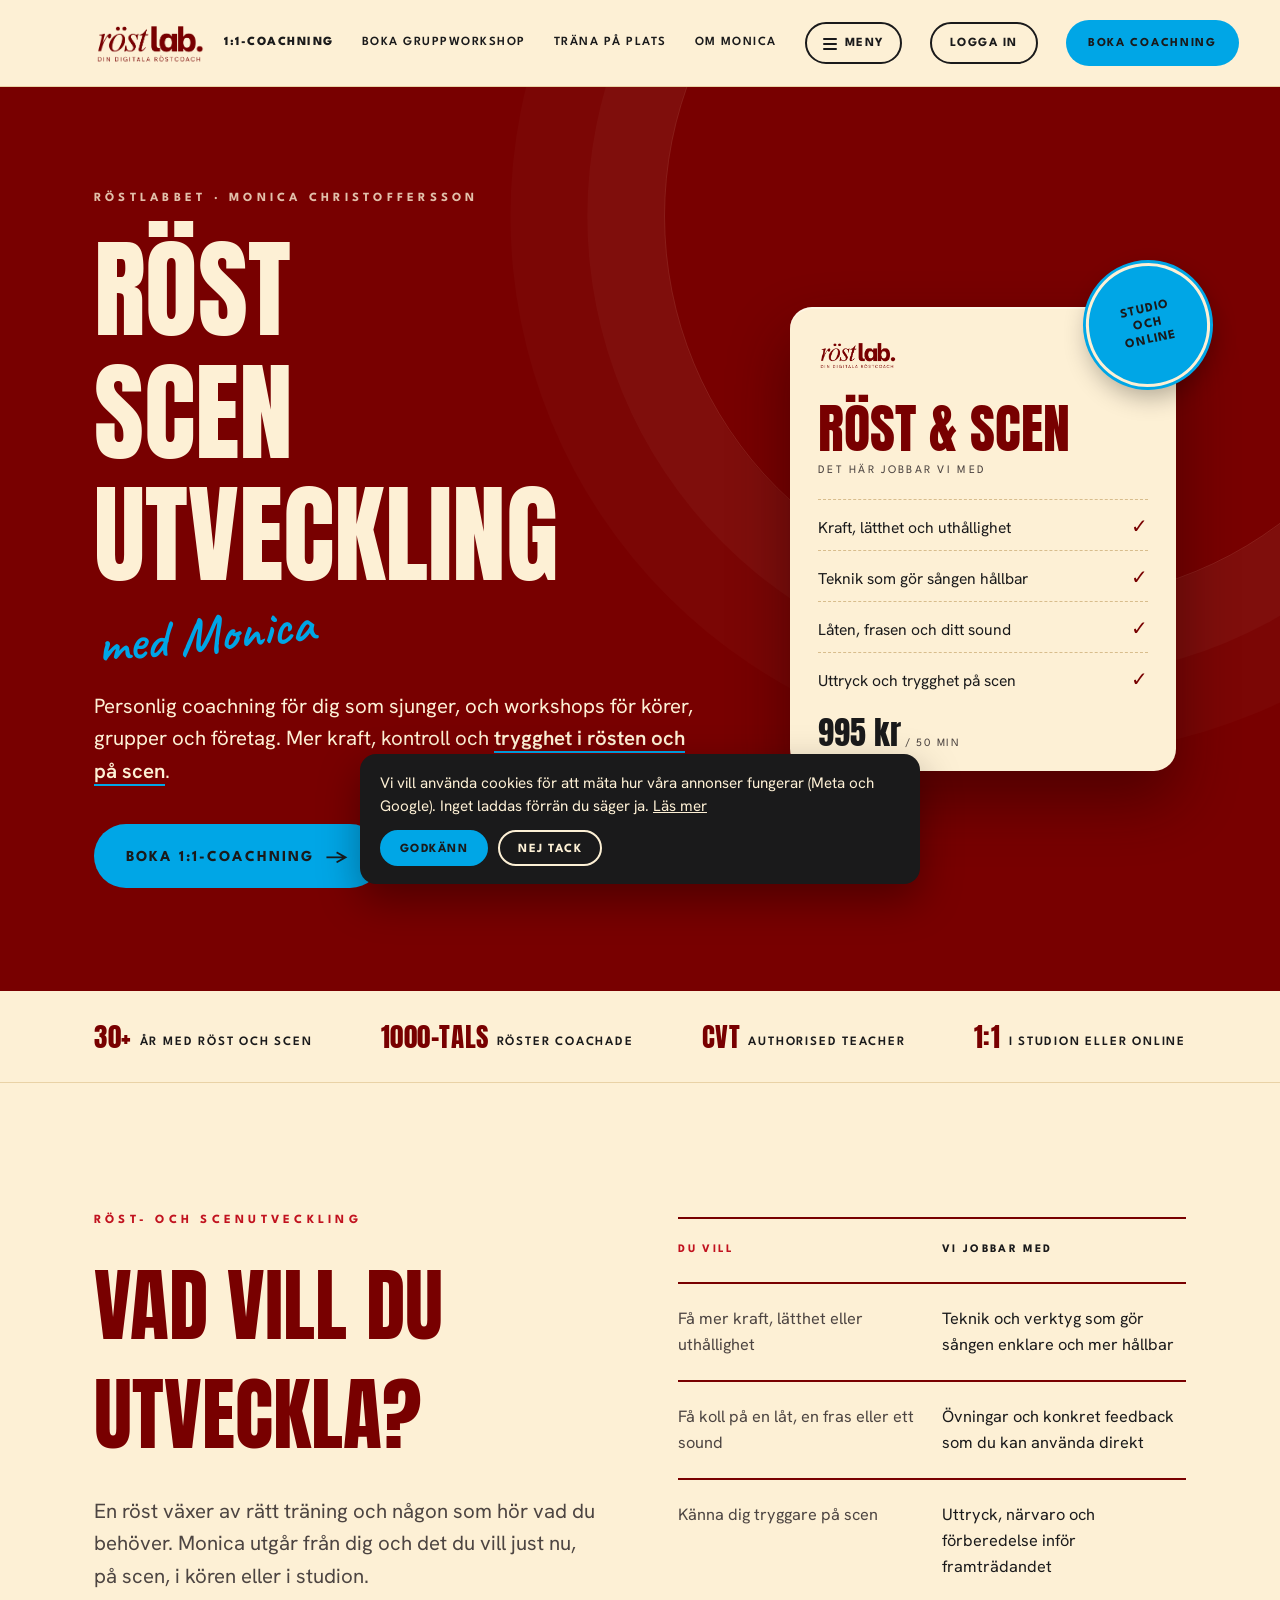
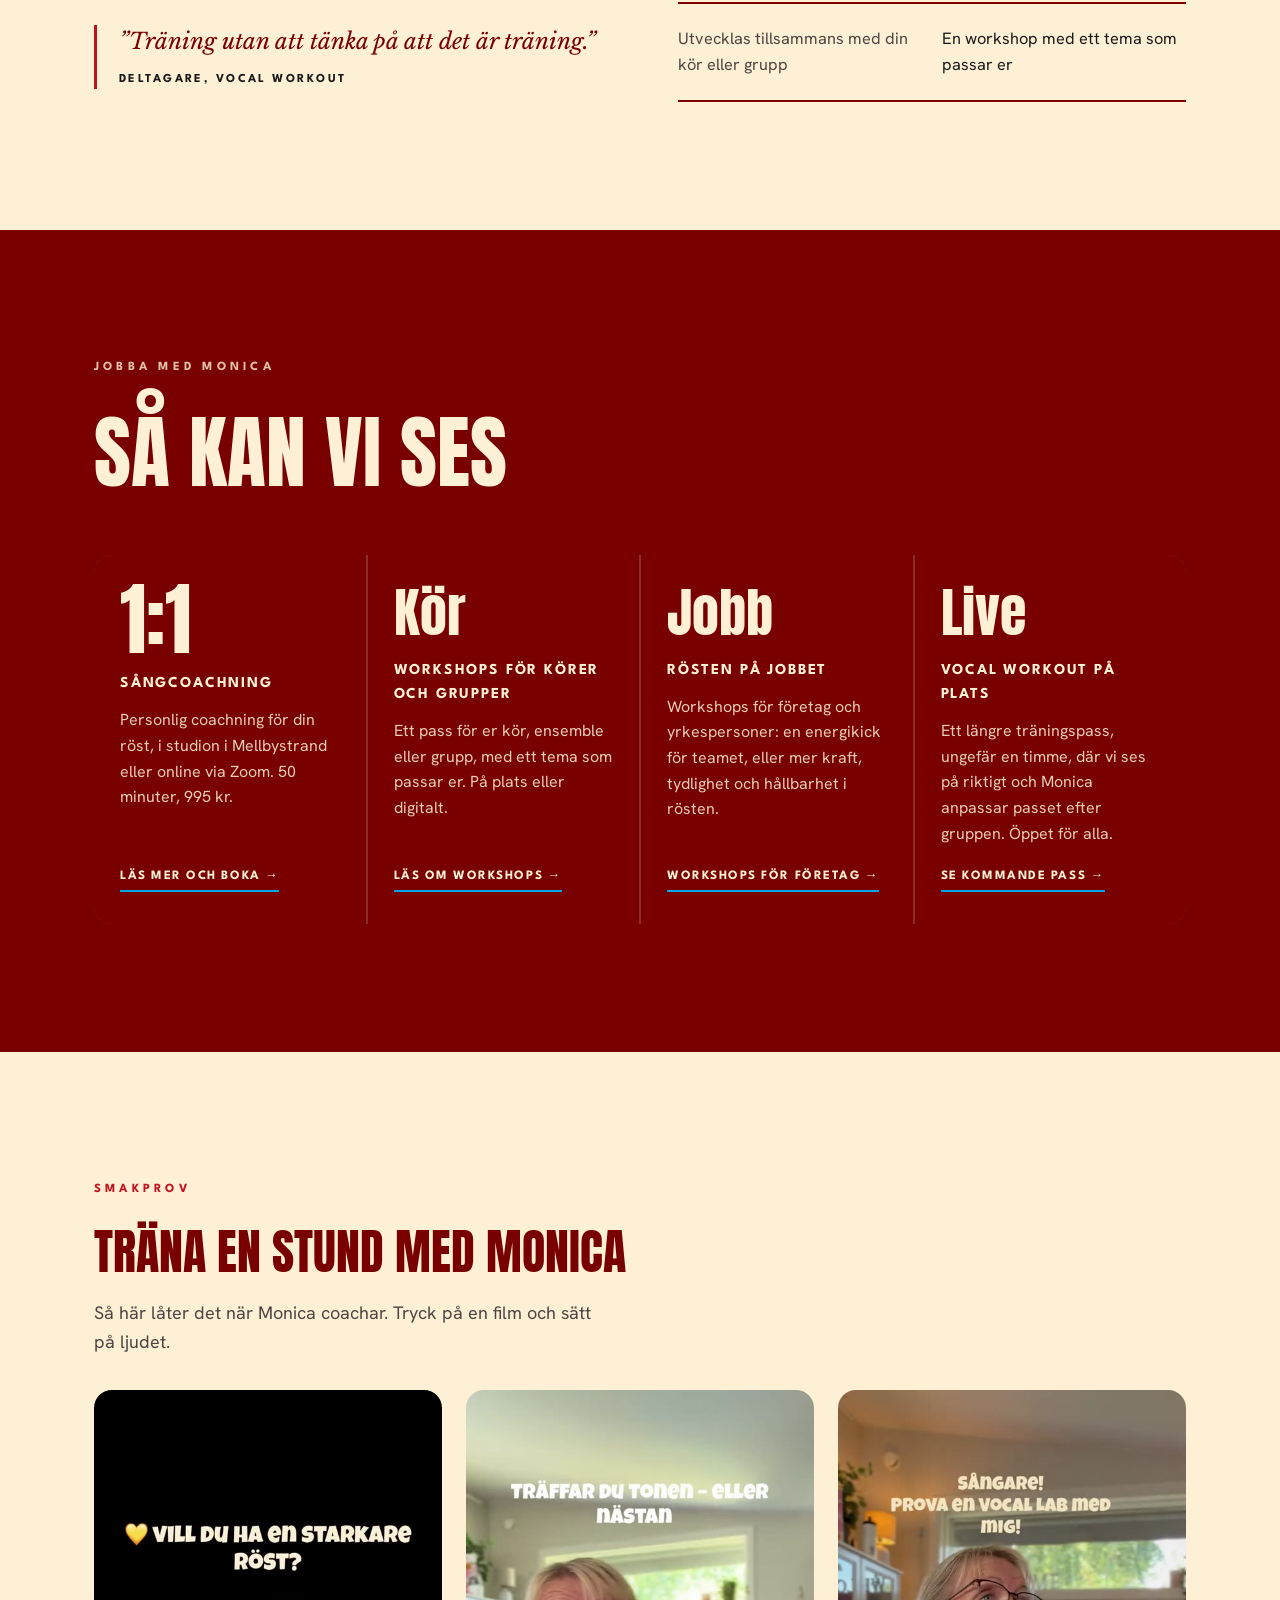
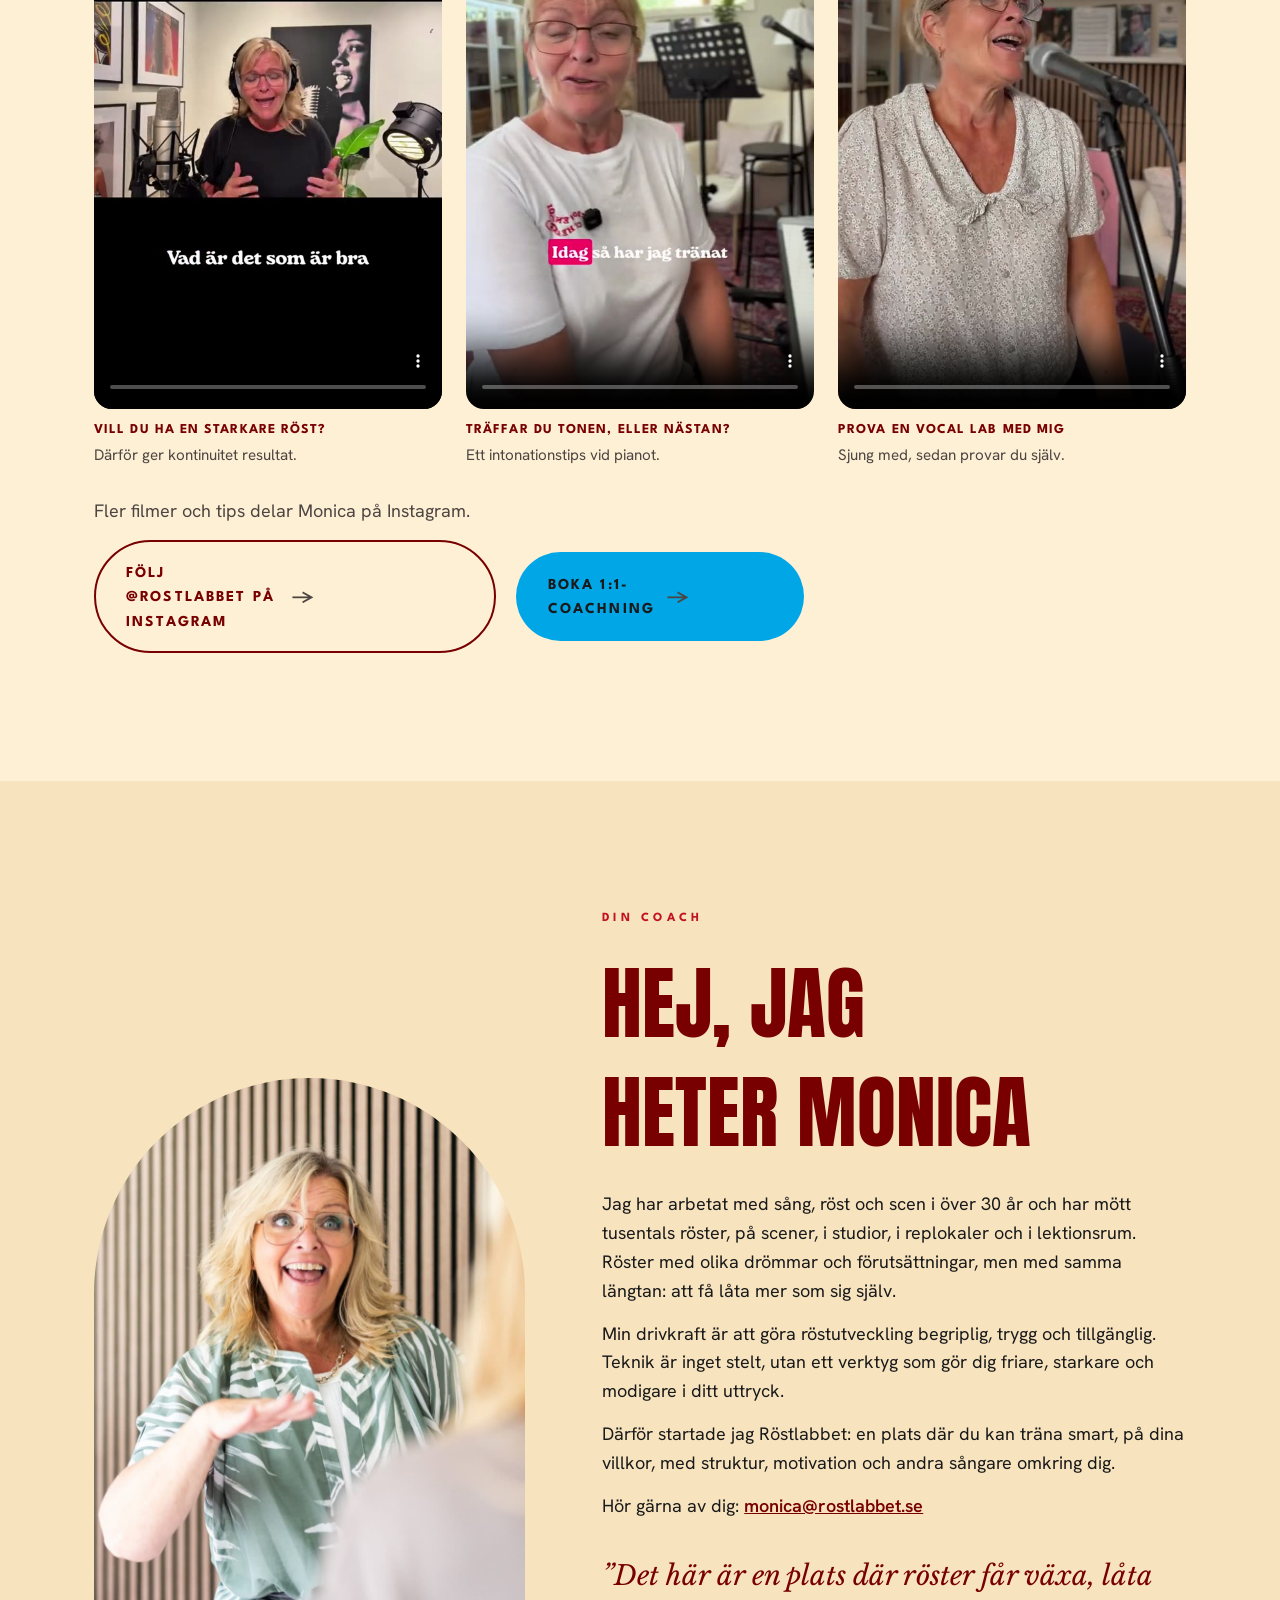
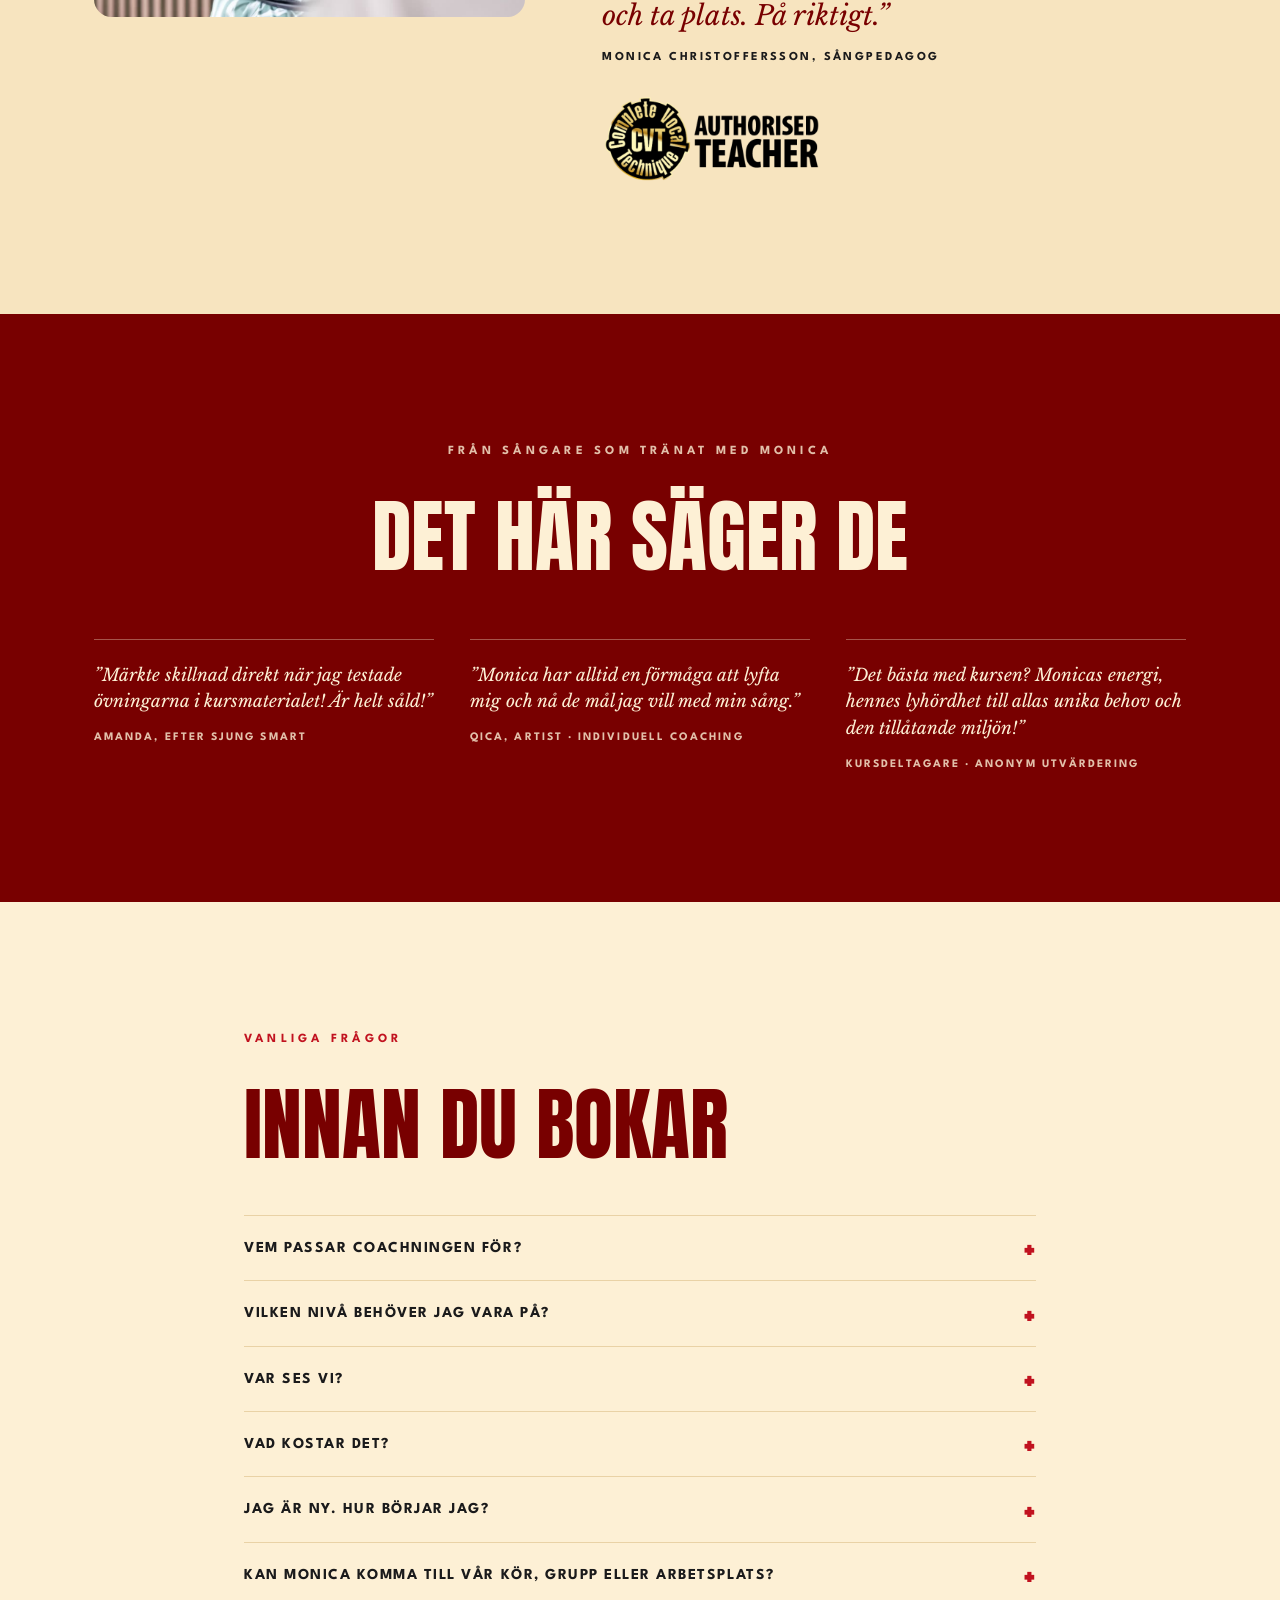
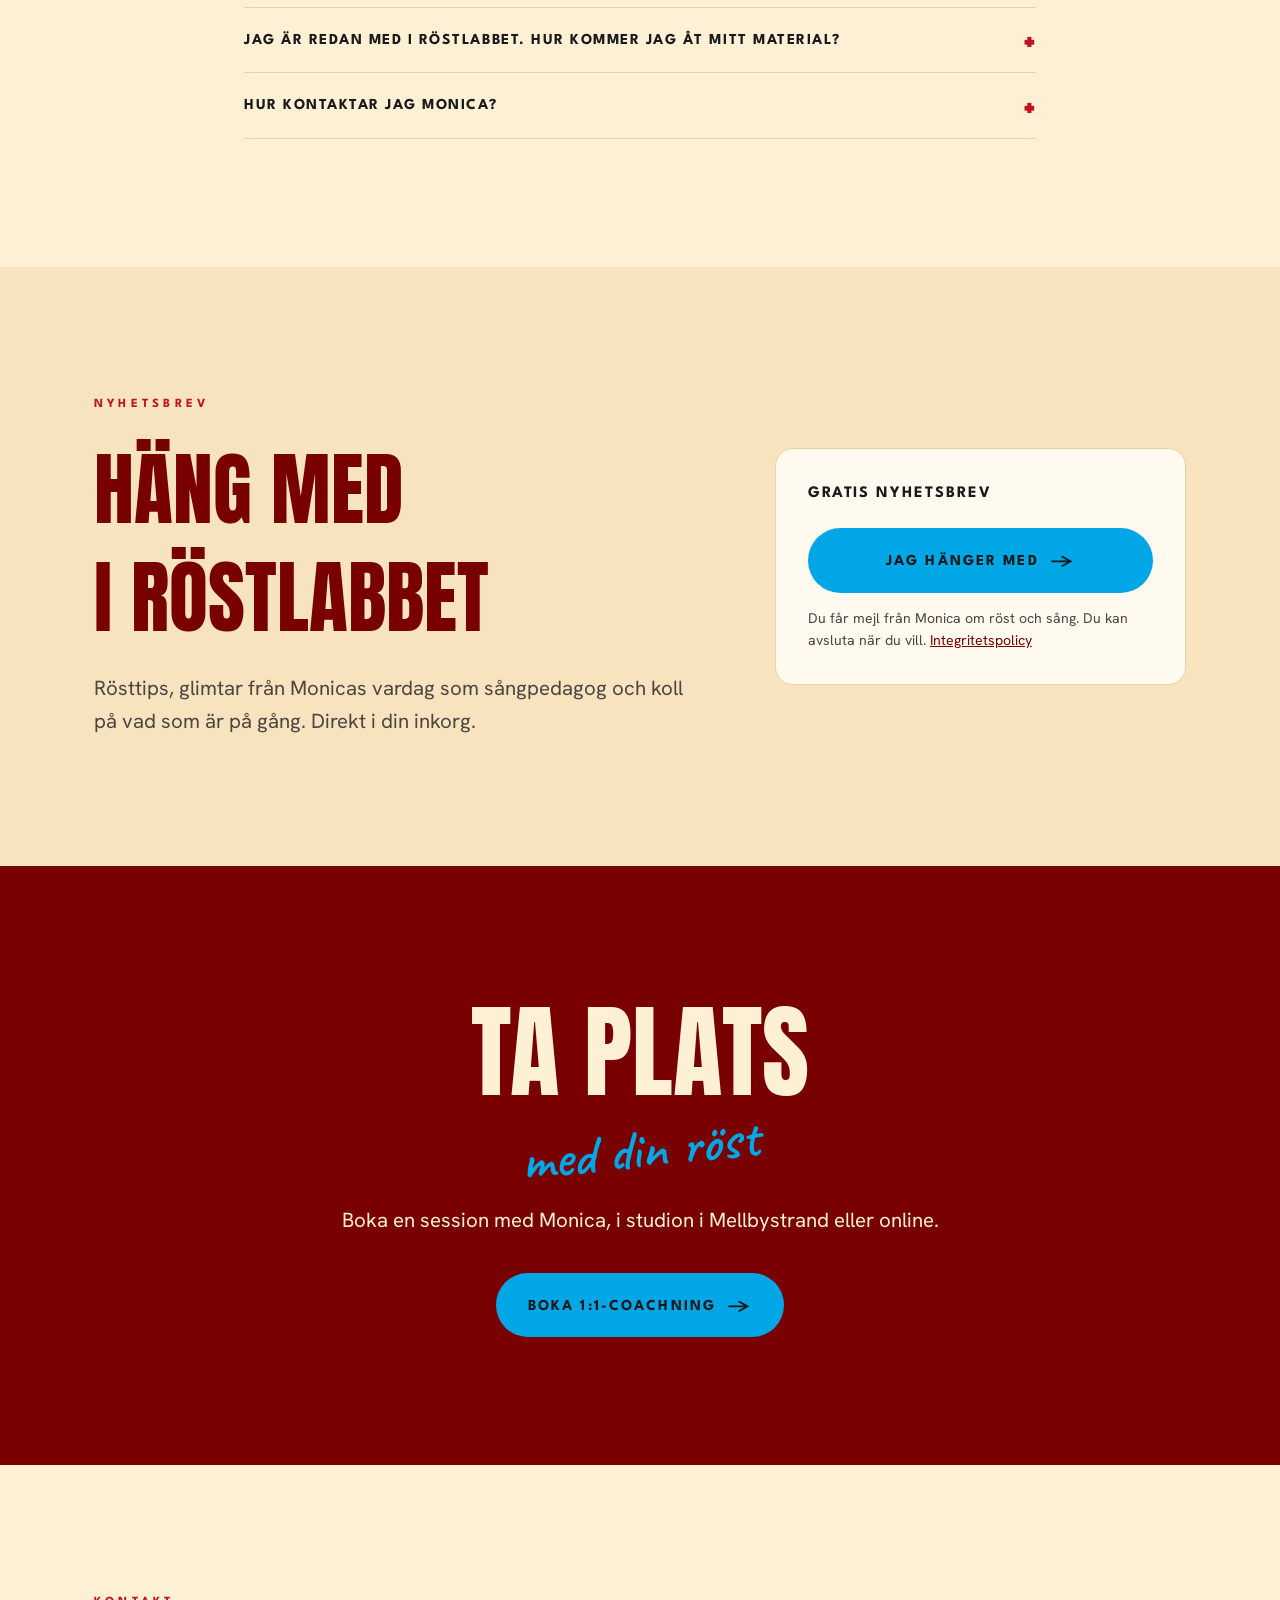
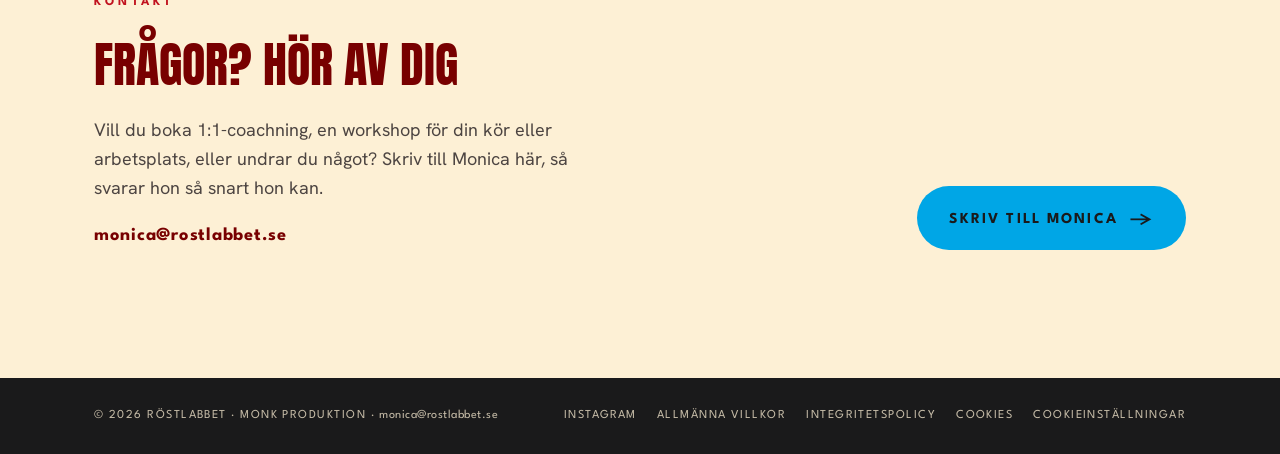
==== index.html @ 078788f7 "Startsidan: studiofilmen och bilder med horlurar/mikrofon bort, Instagram i smakprovet, olika bakgru" ====
<!doctype html>
<!--
  RÖSTLABBET – hemsidan (index.html)
  Till den som ändrar i filen, människa eller AI:
  - Ändra bara text mellan taggarna. Rör inte design, färger eller kod om det inte uttryckligen efterfrågas.
  - Bilder och film ligger i mappen media/.
  - Lämna alltid tillbaka hela filen.
  Hjälp: Lisa Jonsson, Head of Happiness.
-->
<html lang="sv">
<head>
<meta charset="utf-8">
<meta name="viewport" content="width=device-width, initial-scale=1, viewport-fit=cover">
<title>Röstlabbet – röst- och scenutveckling med Monica</title>
<meta name="description" content="Röst- och scenutveckling med sångpedagogen Monica Christoffersson: 1:1-coachning i studion i Mellbystrand eller online, och workshops för körer, grupper och företag.">
<meta property="og:type" content="website">
<meta property="og:title" content="Röstlabbet – röst- och scenutveckling med Monica">
<meta property="og:description" content="1:1-coachning för dig som sjunger, och workshops för körer, grupper och företag. I studion i Mellbystrand eller online.">
<meta property="og:image" content="https://rostlabbet.se/media/monica-1-1.jpg">
<meta property="og:url" content="https://rostlabbet.se/">
<meta name="theme-color" content="#780000">
<link rel="icon" type="image/png" href="media/favicon.png">
<link rel="apple-touch-icon" href="media/favicon.png">
<link rel="preconnect" href="https://fonts.googleapis.com">
<link rel="preconnect" href="https://fonts.gstatic.com" crossorigin>
<link rel="stylesheet" href="https://fonts.googleapis.com/css2?family=Anton&family=Be+Vietnam+Pro:wght@700&family=Caveat:wght@600&family=League+Spartan:wght@400;600;700;800&family=Libre+Baskerville:ital@1&family=Hanken+Grotesk:wght@400;500;600&display=swap">
<style>
/* Layout: röst och scen. Cream base, whole bands in Vocal Red, and a card in the hero that shows what Monica coaches. */
:root{
  color-scheme:light;
  --vocal:#780000;
  --vocal-deep:#5a0000;
  --signal:#C1121F;
  --lab:#00A6E6;
  --cream:#FDF0D5;
  --cream-2:#F7E4BF;
  --ink:#1A1A1B;
  --ink-soft:#4d4542;
  --line:#e9d2a6;
  /* CTA: Lab Blue with charcoal text (white on this blue is too low contrast) */
  --cta-bg:var(--lab); --cta-fg:var(--ink); --cta-hover:#2bb8ee;
  --cta-on-red-bg:var(--lab); --cta-on-red-fg:var(--ink); --cta-on-red-hover:#2bb8ee;
  --f-display:"Anton",Impact,"Arial Narrow",sans-serif;
  --f-script:"Caveat","Segoe Script","Brush Script MT",cursive;
  --f-label:"League Spartan",Arial,sans-serif;
  --f-body:"Hanken Grotesk","Segoe UI",Arial,sans-serif;
  --f-quote:"Libre Baskerville",Georgia,serif;
  --f-logo:"Be Vietnam Pro","Arial Black",sans-serif;
  --wrap:1180px;
  --gutter:clamp(16px,4vw,44px);
}
*{box-sizing:border-box}
html{scroll-behavior:smooth}
@media (prefers-reduced-motion:reduce){html{scroll-behavior:auto}*,*::before{animation:none!important;transition:none!important}}
body{margin:0;background:var(--cream);color:var(--ink);font-family:var(--f-body);font-size:18px;line-height:1.6;-webkit-font-smoothing:antialiased}
img{max-width:100%}
a{color:inherit}
p{margin:0}
.wrap{max-width:var(--wrap);margin-inline:auto;padding-inline:var(--gutter)}
.band{padding-block:clamp(72px,10vw,128px)}
.red{background:var(--vocal);color:var(--cream)}
.kicker{font-family:var(--f-label);font-weight:700;text-transform:uppercase;letter-spacing:.34em;font-size:.78rem;margin:0 0 20px;color:var(--signal)}
.red .kicker{color:var(--cream);opacity:.8}
h1,h2{font-family:var(--f-display);font-weight:400;text-transform:uppercase;margin:0;text-wrap:balance}
h2{font-size:clamp(2.7rem,6.4vw,5rem);line-height:1.36;color:var(--vocal)}
.red h2{color:var(--cream)}
h3{font-family:var(--f-label);font-weight:700;text-transform:uppercase;letter-spacing:.12em;font-size:1rem;margin:0 0 8px}
.script{font-family:var(--f-script);font-weight:600;text-transform:none;letter-spacing:0;color:var(--lab);display:inline-block;transform:rotate(-6deg);line-height:1}
.lede{font-size:clamp(1.1rem,1.6vw,1.32rem);max-width:56ch}

/* buttons */
.btn{display:inline-flex;align-items:center;justify-content:center;gap:12px;font-family:var(--f-label);font-weight:700;text-transform:uppercase;letter-spacing:.14em;font-size:.95rem;text-decoration:none;padding:19px 30px 17px;border-radius:999px;border:2px solid transparent;background:var(--cta-bg);color:var(--cta-fg);transition:transform .15s ease,background .15s ease;cursor:pointer}
.btn:hover{background:var(--cta-hover);transform:translateY(-2px)}
.red .btn{background:var(--cta-on-red-bg);color:var(--cta-on-red-fg)}
.red .btn:hover{background:var(--cta-on-red-hover)}
.btn .arrow{font-family:var(--f-body);font-size:1.2rem;line-height:0;transition:transform .15s}
.btn:hover .arrow{transform:translateX(4px)}
.btn-line{background:transparent!important;color:inherit!important;border-color:currentColor}
:focus-visible{outline:3px solid var(--lab);outline-offset:3px}

/* placeholders */
.ph{background:repeating-linear-gradient(-45deg,rgba(193,18,31,.07) 0 8px,transparent 8px 16px);outline:2px dashed var(--signal);outline-offset:-1px;border-radius:3px;padding:0 .25em}
.red .ph,.dark .ph{outline-color:var(--cream);background:none}

/* draft bar */
.draft{background:var(--ink);color:var(--cream);font-family:var(--f-label);font-size:.78rem;letter-spacing:.06em}
.draft .wrap{display:flex;flex-wrap:wrap;justify-content:space-between;align-items:center;gap:8px 20px;padding-block:8px}
.draft b{color:#ff8a8a;font-weight:600}

/* header */
header.top{position:sticky;top:env(safe-area-inset-top,0px);z-index:20;background:var(--cream);border-bottom:1px solid var(--line)}
.top .wrap{display:flex;align-items:center;justify-content:space-between;gap:20px;padding-block:12px}
.logo{text-decoration:none;display:inline-flex;flex-direction:column;align-items:flex-start;line-height:1;color:var(--vocal)}
.logo .word{font-family:var(--f-logo);font-weight:700;font-size:1.6rem;letter-spacing:.01em}
.logo .word i{font-family:"Times New Roman",Times,serif;font-weight:400;font-style:italic;letter-spacing:0;margin-left:1px}
.logo .tag{font-family:var(--f-label);font-size:.66rem;letter-spacing:.24em;text-transform:uppercase;margin-top:6px;line-height:1.35;color:var(--ink-soft);white-space:nowrap;text-align:left;padding:0;border-radius:0;background:none;max-width:none}
nav.main{display:flex;align-items:center;gap:28px;font-family:var(--f-label);font-weight:600;text-transform:uppercase;letter-spacing:.12em;font-size:.78rem}
nav.main a{text-decoration:none}
nav.main a:not(.btn):hover{color:var(--signal)}
nav.main .btn{padding:12px 20px 10px;font-size:.76rem}
@media (max-width:900px){nav.main .hide-sm{display:none}}

/* hero */
.hero{position:relative;overflow:hidden}
.hero::after{content:"";position:absolute;right:-12vw;top:-20vw;width:60vw;height:60vw;border-radius:50%;border:1px solid rgba(253,240,213,.12);box-shadow:0 0 0 6vw rgba(253,240,213,.03),0 0 0 12vw rgba(253,240,213,.025);pointer-events:none}
.hero .wrap{position:relative;z-index:1;display:grid;grid-template-columns:minmax(0,1.2fr) minmax(0,.8fr);gap:clamp(36px,6vw,80px);align-items:center;padding-block:clamp(56px,8vw,104px)}
.hero h1{font-size:clamp(3.6rem,8.4vw,7.6rem);line-height:1.14}
.hero h1 .script{font-size:.5em;margin:.2em 0 0 .06em;display:block;width:max-content;max-width:100%}
.hero .lede{margin-top:28px}
.hero .lede strong{font-weight:600;border-bottom:2px solid var(--lab)}
.hero .ctas{display:flex;flex-wrap:wrap;align-items:center;gap:14px 22px;margin-top:36px}
.hero .ctas .sub{font-family:var(--f-label);font-size:.82rem;letter-spacing:.1em;text-transform:uppercase;opacity:.8}
@media (max-width:1040px){.hero .wrap{grid-template-columns:minmax(0,1fr)}.mcard-wrap{justify-content:flex-start;padding-top:30px}}

/* membership card */
.mcard-wrap{display:flex;justify-content:center;padding:10px}
.mcard{position:relative;width:100%;max-width:420px;background:var(--cream);color:var(--ink);border-radius:22px;padding:26px 28px 22px;box-shadow:0 30px 60px rgba(30,0,0,.45),0 2px 0 rgba(255,255,255,.4) inset}
.mcard-top{display:flex;justify-content:space-between;align-items:flex-start;gap:12px}
.mcard .logo .word{font-size:1.25rem}
.mcard .label{font-family:var(--f-label);font-weight:700;font-size:.64rem;letter-spacing:.3em;text-transform:uppercase;color:var(--signal);text-align:right}
.mcard .title{font-family:var(--f-display);font-size:3.4rem;line-height:1.1;color:var(--vocal);margin:22px 0 4px;text-transform:uppercase}
.mcard .month{font-family:var(--f-label);font-size:.72rem;letter-spacing:.2em;text-transform:uppercase;color:var(--ink-soft)}
.mcard dl{margin:18px 0 0;display:grid;gap:0}
.mcard dl div{display:flex;justify-content:space-between;align-items:baseline;gap:12px;padding:9px 0;border-top:1px dashed #d8bd8d;font-size:.98rem}
.mcard dt{margin:0}
.mcard dd{margin:0;font-family:var(--f-display);font-size:1.25rem;color:var(--vocal);font-variant-numeric:tabular-nums}
.mcard-foot{display:flex;justify-content:space-between;align-items:flex-end;gap:12px;margin-top:14px}
.mcard .price{font-family:var(--f-display);font-size:2rem;line-height:1;color:var(--ink)}
.mcard .price small{font-family:var(--f-label);font-size:.7rem;letter-spacing:.14em;text-transform:uppercase;margin-left:4px;color:var(--ink-soft)}
.stamp{position:absolute;right:-34px;top:-44px;width:124px;height:124px;border-radius:50%;background:var(--lab);color:var(--ink);border:3px solid var(--cream);display:grid;place-items:center;text-align:center;font-family:var(--f-label);font-weight:700;font-size:.8rem;letter-spacing:.1em;text-transform:uppercase;line-height:1.2;transform:rotate(-12deg);box-shadow:0 0 0 3px var(--lab),0 10px 24px rgba(0,0,0,.3)}
@media (max-width:480px){.stamp{right:-8px;top:-46px;width:104px;height:104px;font-size:.68rem}}

/* proof */
.proof{border-bottom:1px solid var(--line)}
.proof .wrap{display:flex;flex-wrap:wrap;justify-content:space-between;gap:16px 36px;padding-block:24px;font-family:var(--f-label);text-transform:uppercase;letter-spacing:.14em;font-size:.8rem;font-weight:600}
.proof b{font-family:var(--f-display);font-weight:400;font-size:1.7rem;letter-spacing:.02em;color:var(--vocal);margin-right:8px;vertical-align:-3px}

/* gym analogy */
.gym .wrap{display:grid;grid-template-columns:1fr 1fr;gap:clamp(32px,6vw,88px);align-items:start}
.gym .lede{margin-top:26px;color:var(--ink-soft)}
.gym-list{display:grid;gap:0;margin-top:6px}
.gym-row{display:grid;grid-template-columns:1fr 1fr;gap:20px;padding:22px 0;border-top:2px solid var(--vocal)}
.gym-row:last-child{border-bottom:2px solid var(--vocal)}
.gym-row span{font-size:1.02rem;color:var(--ink-soft)}
.gym-row span:last-child{color:var(--ink)}
.gym-row .h{font-family:var(--f-label);font-weight:700;text-transform:uppercase;letter-spacing:.2em;font-size:.72rem;color:var(--signal)}
@media (max-width:860px){.gym .wrap{grid-template-columns:1fr}}

/* what's included */
.incl-head{display:flex;flex-wrap:wrap;justify-content:space-between;align-items:flex-end;gap:20px 40px;margin-bottom:48px}
.incl-head .lede{max-width:40ch;opacity:.9}
.incl{display:grid;grid-template-columns:repeat(4,1fr);gap:2px;background:rgba(253,240,213,.18);border-radius:18px;overflow:hidden}
.item{background:var(--vocal);padding:30px 26px 32px;display:flex;flex-direction:column;gap:12px;min-width:0}
.item .n{font-family:var(--f-display);font-size:5rem;line-height:.85;color:var(--cream)}
.item .n small{font-size:.32em;letter-spacing:.04em;margin-left:4px;opacity:.75}
.item h3{margin:6px 0 0;font-size:.95rem}
.item p{font-size:1rem;opacity:.85}
.item .worth{margin-top:auto;font-family:var(--f-label);font-weight:700;font-size:.72rem;letter-spacing:.16em;text-transform:uppercase;color:var(--vocal);background:var(--cream);align-self:flex-start;padding:6px 10px 4px;border-radius:999px}
@media (max-width:980px){.incl{grid-template-columns:repeat(2,1fr)}}
@media (max-width:540px){.incl{grid-template-columns:1fr}}

/* schedule */
.sched-wrap{display:grid;grid-template-columns:.8fr 1.2fr;gap:clamp(32px,6vw,80px);align-items:start}
.sched-wrap .lede{margin-top:24px;color:var(--ink-soft)}
.schedule{background:#fffaf0;border:1px solid var(--line);border-radius:16px;overflow:hidden;box-shadow:0 14px 40px rgba(120,0,0,.08)}
.sched-title{display:flex;justify-content:space-between;align-items:center;gap:12px;flex-wrap:wrap;padding:16px 22px;background:var(--ink);color:var(--cream);font-family:var(--f-label);text-transform:uppercase;letter-spacing:.2em;font-size:.76rem;font-weight:700}
.sched-title span:last-child{letter-spacing:.06em;font-weight:400;opacity:.7;text-transform:none;font-family:var(--f-body)}
.row{display:grid;grid-template-columns:96px 1fr auto;gap:10px 20px;align-items:center;padding:18px 22px;border-top:1px solid var(--line)}
#sched-items .row:first-child{border-top:0}
#sched-items .row.empty{grid-template-columns:1fr}
#sched-items .row.empty a{color:var(--vocal);font-weight:600}
.tag.tema{background:var(--signal);color:var(--cream)}
.when{font-family:var(--f-label);font-weight:700;text-transform:uppercase;letter-spacing:.08em;font-size:.8rem;color:var(--vocal);font-variant-numeric:tabular-nums;line-height:1.35}
.when small{display:block;font-weight:400;color:var(--ink-soft);letter-spacing:.04em}
.what h3{margin:0 0 2px;font-size:.9rem}
.what p{font-size:.96rem;color:var(--ink-soft);line-height:1.5}
.tag{font-family:var(--f-label);font-weight:700;font-size:.66rem;letter-spacing:.14em;text-transform:uppercase;padding:6px 10px 4px;border-radius:999px;white-space:normal;max-width:12em;text-align:center;line-height:1.3}
.tag.live{background:var(--vocal);color:var(--cream)}
.tag.q{background:var(--ink);color:var(--cream)}
.tag.lib{color:var(--vocal);box-shadow:inset 0 0 0 1.5px var(--vocal)}
@media (max-width:860px){.sched-wrap{grid-template-columns:1fr}}
@media (max-width:600px){.row{grid-template-columns:1fr auto}.row .what{grid-column:1/-1;order:3}}

/* calm */
.calm{text-align:center;background:var(--vocal-deep)}
.calm .script{font-size:clamp(2.4rem,5vw,3.6rem);transform:rotate(-4deg);margin-bottom:14px}
.calm .lede{margin:26px auto 0}

/* price */
.price .wrap{display:grid;grid-template-columns:1fr 1fr;gap:clamp(32px,6vw,88px);align-items:center}
.price .compare{margin-top:26px;display:grid;gap:0;max-width:440px}
.compare div{display:flex;justify-content:space-between;gap:16px;padding:14px 0;border-top:1px solid var(--line);font-size:1.02rem}
.compare div:last-child{border-bottom:1px solid var(--line)}
.compare .v{font-family:var(--f-display);font-size:1.3rem;color:var(--ink-soft);font-variant-numeric:tabular-nums}
.compare .us .v{color:var(--vocal)}
.compare .us{font-weight:700}
.pcard{background:var(--ink);color:var(--cream);border-radius:22px;padding:clamp(28px,4vw,46px);min-width:0;position:relative}
.pcard .kicker{color:var(--cream);opacity:.7}
.amount{display:flex;align-items:baseline;gap:10px;flex-wrap:wrap}
.amount .big{font-family:var(--f-display);font-size:clamp(4.6rem,9vw,6.6rem);line-height:.9}
.amount .per{font-family:var(--f-label);text-transform:uppercase;letter-spacing:.16em;font-size:.88rem}
.pcard .alt{margin-top:8px;font-size:1rem;opacity:.85}
.pcard ul{list-style:none;padding:0;margin:28px 0 32px;display:grid;gap:12px}
.pcard li{display:grid;grid-template-columns:22px 1fr;gap:10px;font-size:1.02rem}
.pcard li::before{content:"";width:9px;height:9px;margin-top:9px;border-radius:50%;background:var(--signal);box-shadow:0 0 0 3px rgba(193,18,31,.25)}
.pcard .btn{width:100%;background:var(--cta-on-red-bg);color:var(--cta-on-red-fg)}
.pcard .btn:hover{background:var(--cta-on-red-hover)}
.pcard .fine{margin-top:14px;font-size:.88rem;opacity:.7;text-align:center}
.pcard .ph{outline-color:var(--cream);background:none}
@media (max-width:860px){.price .wrap{grid-template-columns:1fr}}

/* monica */
.monica{background:var(--cream-2)}
.monica .wrap{display:grid;grid-template-columns:.85fr 1.15fr;gap:clamp(32px,6vw,88px);align-items:center}
.photo{aspect-ratio:4/5;max-width:100%;border-radius:220px 220px 18px 18px;background:linear-gradient(170deg,#2a2a2b,#111);color:var(--cream);display:grid;place-items:end center;padding:26px;font-family:var(--f-label);letter-spacing:.14em;text-transform:uppercase;font-size:.76rem;text-align:center}
.photo span{outline:2px dashed var(--cream);outline-offset:4px;padding:4px 8px}
.monica h2{margin-bottom:24px}
.monica p+p{margin-top:14px}
blockquote{margin:36px 0 0;padding:0;font-family:var(--f-quote);font-style:italic;color:var(--vocal);font-size:clamp(1.3rem,2.2vw,1.7rem);line-height:1.45}
.cvt{display:block;margin-top:28px;width:220px;height:auto;max-width:100%}
blockquote cite{display:block;margin-top:14px;font-family:var(--f-label);font-style:normal;font-weight:700;text-transform:uppercase;letter-spacing:.2em;font-size:.76rem;color:var(--ink)}
@media (max-width:860px){.monica .wrap{grid-template-columns:1fr}.photo{max-width:340px}}

/* voices */
.voices h2{text-align:center}
.voices .kicker{text-align:center}
blockquote.pull{margin-top:32px;padding-left:22px;border-left:3px solid var(--signal);font-size:clamp(1.15rem,1.8vw,1.4rem)}
.voice-grid{display:grid;grid-template-columns:repeat(3,minmax(0,1fr));gap:clamp(20px,3vw,36px);margin-top:48px}
.voice{border-top:1px solid rgba(253,240,213,.35);padding-top:22px;min-width:0}
.voice p{font-family:var(--f-quote);font-style:italic;font-size:1.08rem;line-height:1.55}
.voice cite{display:block;margin-top:14px;font-family:var(--f-label);font-style:normal;font-weight:700;letter-spacing:.18em;text-transform:uppercase;font-size:.72rem;opacity:.8}
@media (max-width:860px){.voice-grid{grid-template-columns:1fr}}

/* faq */
.faq .wrap{max-width:880px}
.faq h2{margin-bottom:36px}
details{border-top:1px solid var(--line);padding-block:20px}
details:last-of-type{border-bottom:1px solid var(--line)}
summary{cursor:pointer;list-style:none;display:flex;justify-content:space-between;align-items:center;gap:20px;font-family:var(--f-label);font-weight:700;text-transform:uppercase;letter-spacing:.1em;font-size:.95rem}
summary::-webkit-details-marker{display:none}
summary::after{content:"+";font-family:var(--f-display);font-size:1.7rem;line-height:.8;color:var(--signal);transition:transform .2s;flex:none}
details[open] summary::after{transform:rotate(45deg)}
details p{margin-top:12px;color:var(--ink-soft);max-width:64ch}

/* more */
.more{background:var(--cream-2)}
.more .wrap{display:grid;grid-template-columns:minmax(0,1fr);gap:clamp(24px,4vw,40px);align-items:start}
.more .wrap > div:first-child{max-width:640px}
.more h2{font-size:clamp(2rem,4vw,3rem)}
.more .intro{margin-top:18px;color:var(--ink-soft)}
.more-grid{display:grid;grid-template-columns:repeat(4,minmax(0,1fr));gap:clamp(16px,2vw,24px)}
@media (max-width:1100px){.more-grid{grid-template-columns:repeat(2,minmax(0,1fr))}}
.offer{border:1px solid var(--line);background:var(--cream);border-radius:16px;padding:26px;display:flex;flex-direction:column;gap:10px;min-width:0}
.offer .p{font-family:var(--f-display);font-size:1.7rem;color:var(--vocal);line-height:1}
.offer .p small{font-family:var(--f-label);font-size:.74rem;letter-spacing:.1em;text-transform:uppercase;color:var(--ink-soft);display:block;margin:8px 0 0}
.offer p{color:var(--ink-soft);font-size:1rem;flex:1}
.offer a{font-family:var(--f-label);font-weight:700;text-transform:uppercase;letter-spacing:.14em;font-size:.8rem;text-decoration:none;border-bottom:2px solid var(--signal);align-self:flex-start;padding-bottom:3px}
@media (max-width:860px){.more .wrap{grid-template-columns:1fr}}
@media (max-width:860px){.more-grid{grid-template-columns:minmax(0,1fr)}}

/* lead capture (hidden until the Zenler funnel is ready) */
.lead{background:var(--cream-2)}
.lead .wrap{display:grid;grid-template-columns:minmax(0,1.2fr) minmax(0,.8fr);gap:clamp(28px,5vw,64px);align-items:center}
@media (max-width:860px){.lead .wrap{grid-template-columns:minmax(0,1fr)}}
.lead .lede{margin-top:20px;color:var(--ink-soft)}
.lead-box{background:#fffaf0;border:1px solid var(--line);border-radius:18px;padding:clamp(22px,3vw,32px);display:grid;gap:14px;justify-items:start}
.lead-box .btn{width:100%}
.lead-box .fine{font-size:.88rem;color:var(--ink-soft)}
.lead-box .fine a{color:var(--vocal)}

/* final */
.final{text-align:center}
.final h2{font-size:clamp(3.2rem,8vw,6.4rem);line-height:1.14}
.final .script{font-size:.55em;display:block;margin-top:.2em}
.final .lede{margin:26px auto 36px}

/* video */
.film{background:var(--ink);color:var(--cream)}
.film .wrap{display:grid;grid-template-columns:.7fr 1.3fr;gap:clamp(28px,5vw,72px);align-items:center}
.film h2{color:var(--cream)}
.film .kicker{color:#ff8a8a}
.film .lede{margin-top:22px;opacity:.85}
.film ul{list-style:none;padding:0;margin:26px 0 0;display:grid;gap:10px;font-size:1rem}
.film li::before{content:"";display:inline-block;width:8px;height:8px;border-radius:50%;background:var(--signal);margin-right:12px;vertical-align:2px}
.player{position:relative;border-radius:18px;overflow:hidden;aspect-ratio:16/9;max-width:100%;background:#000;box-shadow:0 30px 70px rgba(0,0,0,.5)}
.player video{display:block;width:100%;height:100%;object-fit:cover}
.sound{position:absolute;left:16px;bottom:16px;display:inline-flex;align-items:center;gap:10px;font-family:var(--f-label);font-weight:700;text-transform:uppercase;letter-spacing:.14em;font-size:.8rem;padding:13px 18px 11px;border-radius:999px;border:0;background:var(--cream);color:var(--vocal);cursor:pointer;box-shadow:0 8px 20px rgba(0,0,0,.35)}
.sound .dot{width:0;height:0;border-left:10px solid var(--vocal);border-top:6px solid transparent;border-bottom:6px solid transparent;margin-top:-2px}
.live-badge{position:absolute;right:16px;top:16px;font-family:var(--f-label);font-weight:700;font-size:.7rem;letter-spacing:.18em;text-transform:uppercase;background:var(--signal);color:var(--cream);padding:6px 10px 4px;border-radius:6px}
@media (max-width:900px){.film .wrap{grid-template-columns:1fr}.film .player{order:-1}}
.photo.has-img{padding:0;background:#222;overflow:hidden}
.photo.has-img img{width:100%;height:100%;object-fit:cover;display:block}

/* mobile */
.mbar{display:none}
@media (max-width:700px){
  body{font-size:17px}
  .band{padding-block:64px}
  .top .wrap{padding-block:10px}
  .logo .word{font-size:1.35rem}
  nav.main .btn{padding:10px 16px 8px;font-size:.7rem}
  .hero .wrap{padding-block:44px 56px;gap:44px}
  .hero h1{font-size:clamp(3.2rem,16vw,4.4rem)}
  .hero .ctas .btn{width:100%}
  .hero .ctas .sub{width:100%;text-align:center}
  .mcard{padding:22px 22px 18px}
  .mcard .title{font-size:2.8rem}
  .proof .wrap{display:grid;grid-template-columns:1fr 1fr;gap:14px 18px;font-size:.72rem}
  .proof b{display:block;margin:0 0 2px;font-size:1.9rem}
  .gym-row{grid-template-columns:1fr;gap:4px;padding:16px 0}
  .gym-row:first-child{display:none}
  .gym-row span:first-child{font-family:var(--f-label);font-weight:700;text-transform:uppercase;letter-spacing:.16em;font-size:.7rem;color:var(--signal)}
  .item{padding:24px 22px}
  .item .n{font-size:4rem}
  .compare div{font-size:.95rem}
  .final .btn{width:100%}
  .draft{font-size:.7rem}
  .mbar{display:flex;position:fixed;left:0;right:0;bottom:0;z-index:30;gap:12px;align-items:center;justify-content:space-between;padding:10px 16px calc(10px + env(safe-area-inset-bottom,0px));background:var(--cream);border-top:1px solid var(--line);box-shadow:0 -8px 24px rgba(120,0,0,.12);transform:translateY(0);transition:transform .25s ease}
  .mbar.away{transform:translateY(110%)}
  .mbar .p{font-family:var(--f-display);font-size:1.5rem;line-height:1;color:var(--vocal)}
  .mbar .p small{display:block;font-family:var(--f-label);font-size:.62rem;letter-spacing:.14em;text-transform:uppercase;color:var(--ink-soft);margin-top:3px}
  .mbar .btn{padding:14px 20px 12px;font-size:.8rem}
}

footer{background:var(--ink);color:var(--cream)}
footer .wrap{display:flex;flex-wrap:wrap;justify-content:space-between;gap:16px;padding-block:28px;font-family:var(--f-label);font-size:.76rem;letter-spacing:.12em;text-transform:uppercase}
footer span{opacity:.75}
footer nav{display:flex;flex-wrap:wrap;gap:20px}
footer a{text-decoration:none;opacity:.75}
footer a:hover{opacity:1}
/* login button in the header */
nav.main a.nav-login{border:2px solid var(--ink);border-radius:999px;padding:10px 18px 8px;font-weight:700;transition:background .15s,color .15s}
nav.main a.nav-login:hover{background:var(--ink);color:var(--cream)}
@media (max-width:900px){nav.main{gap:10px}nav.main a.nav-login{padding:9px 13px 7px;font-size:.7rem}}
/* Monica's real logo (same as Zenler) */
.logo-img{display:block;height:62px;width:auto}
.mcard .logo-img{height:44px}
@media (max-width:700px){.logo-img{height:50px}}
/* contact form section */
.contact h2{font-size:clamp(2rem,4vw,3rem)}
.contact .intro{margin-top:18px;color:var(--ink-soft);max-width:48ch}
.contact .mail{margin-top:18px;font-family:var(--f-label);font-weight:700;font-size:1.15rem;letter-spacing:.04em;color:var(--vocal);user-select:all}
.contact-grid{display:grid;grid-template-columns:minmax(0,1fr) auto;gap:clamp(24px,6vw,80px);align-items:end}
@media (max-width:860px){.contact-grid{grid-template-columns:minmax(0,1fr)}}
/* nav: never wrap; drop two items on mid-size screens */
nav.main a{white-space:nowrap}
.top .logo{flex-shrink:0}
nav.main{min-width:0}
@media (max-width:1080px) and (min-width:901px){nav.main{gap:16px;letter-spacing:.06em;font-size:.72rem}nav.main .btn{padding:11px 14px 9px}nav.main a.nav-login{padding:9px 13px 7px}}
@media (max-width:1400px){nav.main .hide-md{display:none}}
nav.main a.nav-strong{font-weight:800}
.peek{margin-top:38px;display:flex;flex-wrap:wrap;align-items:center;gap:12px 20px;font-size:1.05rem;color:var(--cream)}
.peek-btn{display:inline-flex;align-items:center;gap:10px;font-family:var(--f-label);font-weight:700;text-transform:uppercase;letter-spacing:.14em;font-size:.85rem;text-decoration:none;color:var(--cream);border:2px solid var(--cream);border-radius:999px;padding:15px 24px 13px;transition:background .15s,color .15s}
.peek-btn:hover{background:var(--cream);color:var(--vocal)}
/* smakprov: three vertical clips */
#smakprov{background:var(--cream)}
#smakprov h2{font-size:clamp(2rem,4vw,3rem)}
#smakprov .intro{margin-top:14px;color:var(--ink-soft);max-width:52ch}
.clips{display:grid;grid-template-columns:repeat(3,minmax(0,1fr));gap:clamp(14px,2vw,24px);margin-top:34px}
@media (max-width:760px){.clips{grid-template-columns:minmax(0,1fr);max-width:360px;margin-inline:auto}}
.clip{margin:0;display:grid;gap:10px;min-width:0}
.clip video{display:block;width:100%;height:auto;aspect-ratio:9/16;border-radius:18px;background:#111;object-fit:cover}
.clip figcaption{display:grid;gap:2px}
.clip figcaption b{font-family:var(--f-label);font-weight:700;text-transform:uppercase;letter-spacing:.08em;font-size:.85rem;color:var(--vocal)}
.clip figcaption span{color:var(--ink-soft);font-size:.95rem}
.clips-cta{margin-top:30px;display:flex;flex-wrap:wrap;align-items:center;gap:14px 20px}
.clips-cta span{flex-basis:100%;color:var(--ink-soft)}
.clips-cta .btn-line{color:var(--vocal)!important}
/* Sjung Smart as bonus in the price card */
.pcard .bonus{margin:18px 0 20px;padding:14px 16px;border:2px dashed var(--lab);border-radius:14px;line-height:1.5}
.pcard .bonus .bl{display:inline-block;margin-right:8px;font-family:var(--f-label);font-weight:700;text-transform:uppercase;letter-spacing:.12em;font-size:.72rem;background:var(--lab);color:var(--ink);padding:3px 9px 2px;border-radius:99px}
.pcard .bonus .val{display:block;margin-top:4px;font-family:var(--f-label);font-weight:700;text-transform:uppercase;letter-spacing:.1em;font-size:.75rem;opacity:.85}
/* guarantee */
.pcard .guarantee{margin:18px 0 6px;padding:14px 16px;border-radius:14px;background:rgba(253,240,213,.08);line-height:1.5}
.pcard .guarantee .gl{display:block;margin-bottom:4px;font-family:var(--f-label);font-weight:700;text-transform:uppercase;letter-spacing:.12em;font-size:.72rem;color:var(--lab)}
.pcard .guarantee .sig{display:block;margin-top:4px;font-family:var(--f-script);font-size:1.25rem;color:var(--lab)}
.hero-g{margin-top:18px;font-size:.95rem;opacity:.9}
/* offer cards */
.item .n.sm{font-size:3.4rem;line-height:1}
.item a.go{margin-top:auto;padding-top:8px;font-family:var(--f-label);font-weight:700;text-transform:uppercase;letter-spacing:.12em;font-size:.8rem;text-decoration:none;color:var(--cream);border-bottom:2px solid var(--lab);align-self:flex-start;padding-bottom:3px}
.item a.go:hover{color:#fff;border-color:#fff}
</style>
</head>
<body>


<header class="top">
  <div class="wrap">
    <a class="logo" href="#top" aria-label="Röstlabbet, till toppen">
      <img class="logo-img" src="media/rostlab-logga.png" alt="Röstlabbet" width="261" height="147">
    </a>
    <nav class="main" aria-label="Huvudmeny">
      <a class="hide-sm nav-strong" href="coachning.html">1:1-coachning</a>
      <a class="hide-sm" href="workshops.html">Boka gruppworkshop</a>
      <a class="hide-sm" href="pa-plats.html">Träna på plats</a>
      <a class="hide-sm" href="#monica">Om Monica</a>
      <a class="hide-sm hide-md" href="#fragor">Frågor</a>
      <a class="nav-login" href="https://kurs.rostlabbet.se/login">Logga in</a>
      <a class="btn" href="coachning.html">Boka coachning</a>
    </nav>
  </div>
</header>

<main id="top">

<!-- HERO -->
<section class="hero red">
  <div class="wrap">
    <div>
      <p class="kicker">Röstlabbet · Monica Christoffersson</p>
      <h1>Röst<br>Scen<br>Utveckling<span class="script">med Monica</span></h1>
      <p class="lede">Personlig coachning för dig som sjunger, och workshops för körer, grupper och företag. Mer kraft, kontroll och <strong>trygghet i rösten och på scen</strong>.</p>
      <div class="ctas">
        <a class="btn" href="coachning.html">Boka 1:1-coachning <span class="arrow" aria-hidden="true">→</span></a>
        <a class="sub" href="#erbjudande">Workshops och mer ↓</a>
      </div>
    </div>

    <div class="mcard-wrap">
      <div class="mcard" aria-label="Det här jobbar vi med">
        <div class="mcard-top">
          <img class="logo-img" src="media/rostlab-logga.png" alt="Röstlabbet" width="261" height="147">
        </div>
        <div class="title">Röst &amp; scen</div>
        <div class="month">Det här jobbar vi med</div>
        <dl>
          <div><dt>Kraft, lätthet och uthållighet</dt><dd>✓</dd></div>
          <div><dt>Teknik som gör sången hållbar</dt><dd>✓</dd></div>
          <div><dt>Låten, frasen och ditt sound</dt><dd>✓</dd></div>
          <div><dt>Uttryck och trygghet på scen</dt><dd>✓</dd></div>
        </dl>
        <div class="mcard-foot">
          <span class="price">995 kr<small>/ 50 min</small></span>
        </div>
        <div class="stamp" aria-hidden="true">Studio<br>och<br>online</div>
      </div>
    </div>
  </div>
</section>

<div class="proof">
  <div class="wrap">
    <span><b>30+</b>år med röst och scen</span>
    <span><b>1000-tals</b>röster coachade</span>
    <span><b>CVT</b>Authorised Teacher</span>
    <span><b>1:1</b>i studion eller online</span>
  </div>
</div>

<!-- WHAT YOU WANT -->
<section class="band gym">
  <div class="wrap">
    <div>
      <p class="kicker">Röst- och scenutveckling</p>
      <h2>Vad vill du utveckla?</h2>
      <p class="lede">En röst växer av rätt träning och någon som hör vad du behöver. Monica utgår från dig och det du vill just nu, på scen, i kören eller i studion.</p>
      <blockquote class="pull">”Träning utan att tänka på att det är träning.”<cite>Deltagare, Vocal Workout</cite></blockquote>
    </div>
    <div class="gym-list">
      <div class="gym-row"><span class="h">Du vill</span><span class="h">Vi jobbar med</span></div>
      <div class="gym-row"><span>Få mer kraft, lätthet eller uthållighet</span><span>Teknik och verktyg som gör sången enklare och mer hållbar</span></div>
      <div class="gym-row"><span>Få koll på en låt, en fras eller ett sound</span><span>Övningar och konkret feedback som du kan använda direkt</span></div>
      <div class="gym-row"><span>Känna dig tryggare på scen</span><span>Uttryck, närvaro och förberedelse inför framträdandet</span></div>
      <div class="gym-row"><span>Utvecklas tillsammans med din kör eller grupp</span><span>En workshop med ett tema som passar er</span></div>
    </div>
  </div>
</section>

<!-- OFFERS -->
<section class="band red" id="erbjudande">
  <div class="wrap">
    <div class="incl-head">
      <div>
        <p class="kicker">Jobba med Monica</p>
        <h2>Så kan vi ses</h2>
      </div>
    </div>
    <div class="incl">
      <div class="item">
        <span class="n">1:1</span>
        <h3>Sångcoachning</h3>
        <p>Personlig coachning för din röst, i studion i Mellbystrand eller online via Zoom. 50 minuter, 995 kr.</p>
        <a class="go" href="coachning.html">Läs mer och boka →</a>
      </div>
      <div class="item">
        <span class="n sm">Kör</span>
        <h3>Workshops för körer och grupper</h3>
        <p>Ett pass för er kör, ensemble eller grupp, med ett tema som passar er. På plats eller digitalt.</p>
        <a class="go" href="workshops.html">Läs om workshops →</a>
      </div>
      <div class="item">
        <span class="n sm">Jobb</span>
        <h3>Rösten på jobbet</h3>
        <p>Workshops för företag och yrkespersoner: en energikick för teamet, eller mer kraft, tydlighet och hållbarhet i rösten.</p>
        <a class="go" href="workshops.html#foretag">Workshops för företag →</a>
      </div>
      <div class="item">
        <span class="n sm">Live</span>
        <h3>Vocal Workout på plats</h3>
        <p>Ett längre träningspass, ungefär en timme, där vi ses på riktigt och Monica anpassar passet efter gruppen. Öppet för alla.</p>
        <a class="go" href="pa-plats.html">Se kommande pass →</a>
      </div>
    </div>
  </div>
</section>

<section class="band" id="smakprov">
  <div class="wrap">
    <p class="kicker">Smakprov</p>
    <h2>Träna en stund med Monica</h2>
    <p class="intro">Så här låter det när Monica coachar. Tryck på en film och sätt på ljudet.</p>
    <div class="clips">
      <figure class="clip">
        <video src="media/klipp-starkare-rost.mp4" poster="media/klipp-starkare-rost.jpg" controls playsinline preload="none" width="720" height="1280"></video>
        <figcaption><b>Vill du ha en starkare röst?</b><span>Därför ger kontinuitet resultat.</span></figcaption>
      </figure>
      <figure class="clip">
        <video src="media/klipp-intonation.mp4" poster="media/klipp-intonation.jpg" controls playsinline preload="none" width="720" height="1280"></video>
        <figcaption><b>Träffar du tonen, eller nästan?</b><span>Ett intonationstips vid pianot.</span></figcaption>
      </figure>
      <figure class="clip">
        <video src="media/klipp-vocal-lab.mp4" poster="media/klipp-vocal-lab.jpg" controls playsinline preload="none" width="720" height="1280"></video>
        <figcaption><b>Prova en Vocal Lab med mig</b><span>Sjung med, sedan provar du själv.</span></figcaption>
      </figure>
    </div>
    <p class="clips-cta"><span>Fler filmer och tips delar Monica på Instagram.</span><a class="btn btn-line" href="https://www.instagram.com/rostlabbet/" rel="noopener">Följ @rostlabbet på Instagram <span class="arrow" aria-hidden="true">→</span></a><a class="btn" href="coachning.html">Boka 1:1-coachning <span class="arrow" aria-hidden="true">→</span></a></p>
  </div>
</section>

<!-- MONICA -->
<section class="band monica" id="monica">
  <div class="wrap">
    <div class="photo has-img"><img src="media/monica-1-1.jpg" alt="Monica coachar en elev, glad och engagerad" width="900" height="1350" loading="lazy"></div>
    <div>
      <p class="kicker">Din coach</p>
      <h2>Hej, jag heter Monica</h2>
      <p>Jag har arbetat med sång, röst och scen i över 30 år och har mött tusentals röster, på scener, i studior, i replokaler och i lektionsrum. Röster med olika drömmar och förutsättningar, men med samma längtan: att få låta mer som sig själv.</p>
      <p>Min drivkraft är att göra röstutveckling begriplig, trygg och tillgänglig. Teknik är inget stelt, utan ett verktyg som gör dig friare, starkare och modigare i ditt uttryck.</p>
      <p>Därför startade jag Röstlabbet: en plats där du kan träna smart, på dina villkor, med struktur, motivation och andra sångare omkring dig.</p>
      <p>Hör gärna av dig: <a data-kontakt href="mailto:monica@rostlabbet.se" style="color:var(--vocal);font-weight:600">monica@rostlabbet.se</a></p>
      <blockquote>”Det här är en plats där röster får växa, låta och ta plats. På riktigt.”<cite>Monica Christoffersson, sångpedagog</cite></blockquote>
      <img class="cvt" src="media/cvt-authorised-teacher.png" alt="Complete Vocal Technique, Authorised Teacher" width="300" height="124" loading="lazy">
    </div>
  </div>
</section>

<!-- VOICES -->
<section class="band red voices">
  <div class="wrap">
    <p class="kicker">Från sångare som tränat med Monica</p>
    <h2>Det här säger de</h2>
    <div class="voice-grid">
      <div class="voice"><p>”Märkte skillnad direkt när jag testade övningarna i kursmaterialet! Är helt såld!”</p><cite>Amanda, efter Sjung Smart</cite></div>
      <div class="voice"><p>”Monica har alltid en förmåga att lyfta mig och nå de mål jag vill med min sång.”</p><cite>Qica, artist · individuell coaching</cite></div>
      <div class="voice"><p>”Det bästa med kursen? Monicas energi, hennes lyhördhet till allas unika behov och den tillåtande miljön!”</p><cite>Kursdeltagare · anonym utvärdering</cite></div>
    </div>
  </div>
</section>

<!-- FAQ -->
<section class="band faq" id="fragor">
  <div class="wrap">
    <p class="kicker">Vanliga frågor</p>
    <h2>Innan du bokar</h2>
    <details><summary>Vem passar coachningen för?</summary><p>Dig från 16 år som vill utveckla din röst, oavsett om du precis har börjat sjunga eller har stått på scen i många år.</p></details>
    <details><summary>Vilken nivå behöver jag vara på?</summary><p>Ingen särskild. Röstlabbet är för alla som sjunger, från dig som precis börjat i kör till dig som stått på scen i många år.</p></details>
    <details><summary>Var ses vi?</summary><p>I Monicas studio i Mellbystrand eller online via Zoom. Workshops för körer, grupper och företag kan ske på plats hos er eller digitalt.</p></details>
    <details><summary>Vad kostar det?</summary><p>En session på 50 minuter kostar 995 kr. Det finns också paket med 3 eller 5 sessioner. <a href="coachning.html#priser">Se alla priser</a>.</p></details>
    <details><summary>Jag är ny. Hur börjar jag?</summary><p>Berätta lite om dig på <a href="coachning.html">sidan om 1:1-coachning</a>. Monica hör av sig och bokar in ett kort hej-samtal på 10 minuter innan din första session.</p></details>
    <details><summary>Kan Monica komma till vår kör, grupp eller arbetsplats?</summary><p>Ja. Läs om <a href="workshops.html">workshops</a>, eller skriv till Monica så berättar hon mer om upplägg och pris.</p></details>
    <details><summary>Jag är redan med i Röstlabbet. Hur kommer jag åt mitt material?</summary><p>Klicka på Logga in högst upp på sidan, så kommer du till dina kurser.</p></details>
    <details><summary>Hur kontaktar jag Monica?</summary><p>Mejla till <a data-kontakt href="mailto:monica@rostlabbet.se">monica@rostlabbet.se</a>, så svarar Monica så snart hon kan.</p></details>
  </div>
</section>

<!-- E-POSTINSAMLING: funneln "Röstlabbets - Nyhetsbrev" i Zenler. -->
<section class="band lead" id="gratis">
  <div class="wrap">
    <div>
      <p class="kicker">Nyhetsbrev</p>
      <h2>Häng med i Röstlabbet</h2>
      <p class="lede">Rösttips, glimtar från Monicas vardag som sångpedagog och koll på vad som är på gång. Direkt i din inkorg.</p>
    </div>
    <div class="lead-box">
      <h3>Gratis nyhetsbrev</h3>
      <a class="btn" href="https://kurs.rostlabbet.se/f/ggqtwxd9">Jag hänger med <span class="arrow" aria-hidden="true">→</span></a>
      <p class="fine">Du får mejl från Monica om röst och sång. Du kan avsluta när du vill. <a href="integritetspolicy.html">Integritetspolicy</a></p>
    </div>
  </div>
</section>

<!-- FINAL -->
<section class="band red final">
  <div class="wrap">
    <h2>Ta plats<span class="script">med din röst</span></h2>
    <p class="lede">Boka en session med Monica, i studion i Mellbystrand eller online.</p>
    <a class="btn" href="coachning.html">Boka 1:1-coachning <span class="arrow" aria-hidden="true">→</span></a>
  </div>
</section>

<section class="band contact" id="kontakt">
  <div class="wrap contact-grid">
    <div>
      <p class="kicker">Kontakt</p>
      <h2>Frågor? Hör av dig</h2>
      <p class="intro">Vill du boka 1:1-coachning, en workshop för din kör eller arbetsplats, eller undrar du något? Skriv till Monica här, så svarar hon så snart hon kan.</p>
      <p class="mail">monica@rostlabbet.se</p>
    </div>
    <div class="contact-cta">
      <a class="btn" data-kontakt="1:1-coachning" href="mailto:monica@rostlabbet.se">Skriv till Monica <span class="arrow" aria-hidden="true">→</span></a>
    </div>
  </div>
</section>

</main>

<footer>
  <div class="wrap">
    <span>© 2026 Röstlabbet · Monk Produktion · <a href="mailto:monica@rostlabbet.se" style="opacity:1;text-transform:none;letter-spacing:.04em">monica@rostlabbet.se</a></span>
    <nav aria-label="Sidfot">
      <a href="https://www.instagram.com/rostlabbet/" rel="noopener">Instagram</a>
      <a href="villkor.html">Allmänna villkor</a>
      <a href="integritetspolicy.html">Integritetspolicy</a>
      <a href="cookiepolicy.html">Cookies</a>
      <button type="button" class="linkbtn" id="consent-open">Cookieinställningar</button>
    </nav>
  </div>
</footer>

<script>
document.addEventListener("play",function(e){var v=e.target;if(!v.closest||!v.closest(".clips"))return;Array.prototype.forEach.call(document.querySelectorAll(".clips video"),function(o){if(o!==v)o.pause()});},true);
</script>
<script src="formular.js"></script>
<script src="nav.js"></script>
<script src="sparning.js"></script>
</body>
</html>
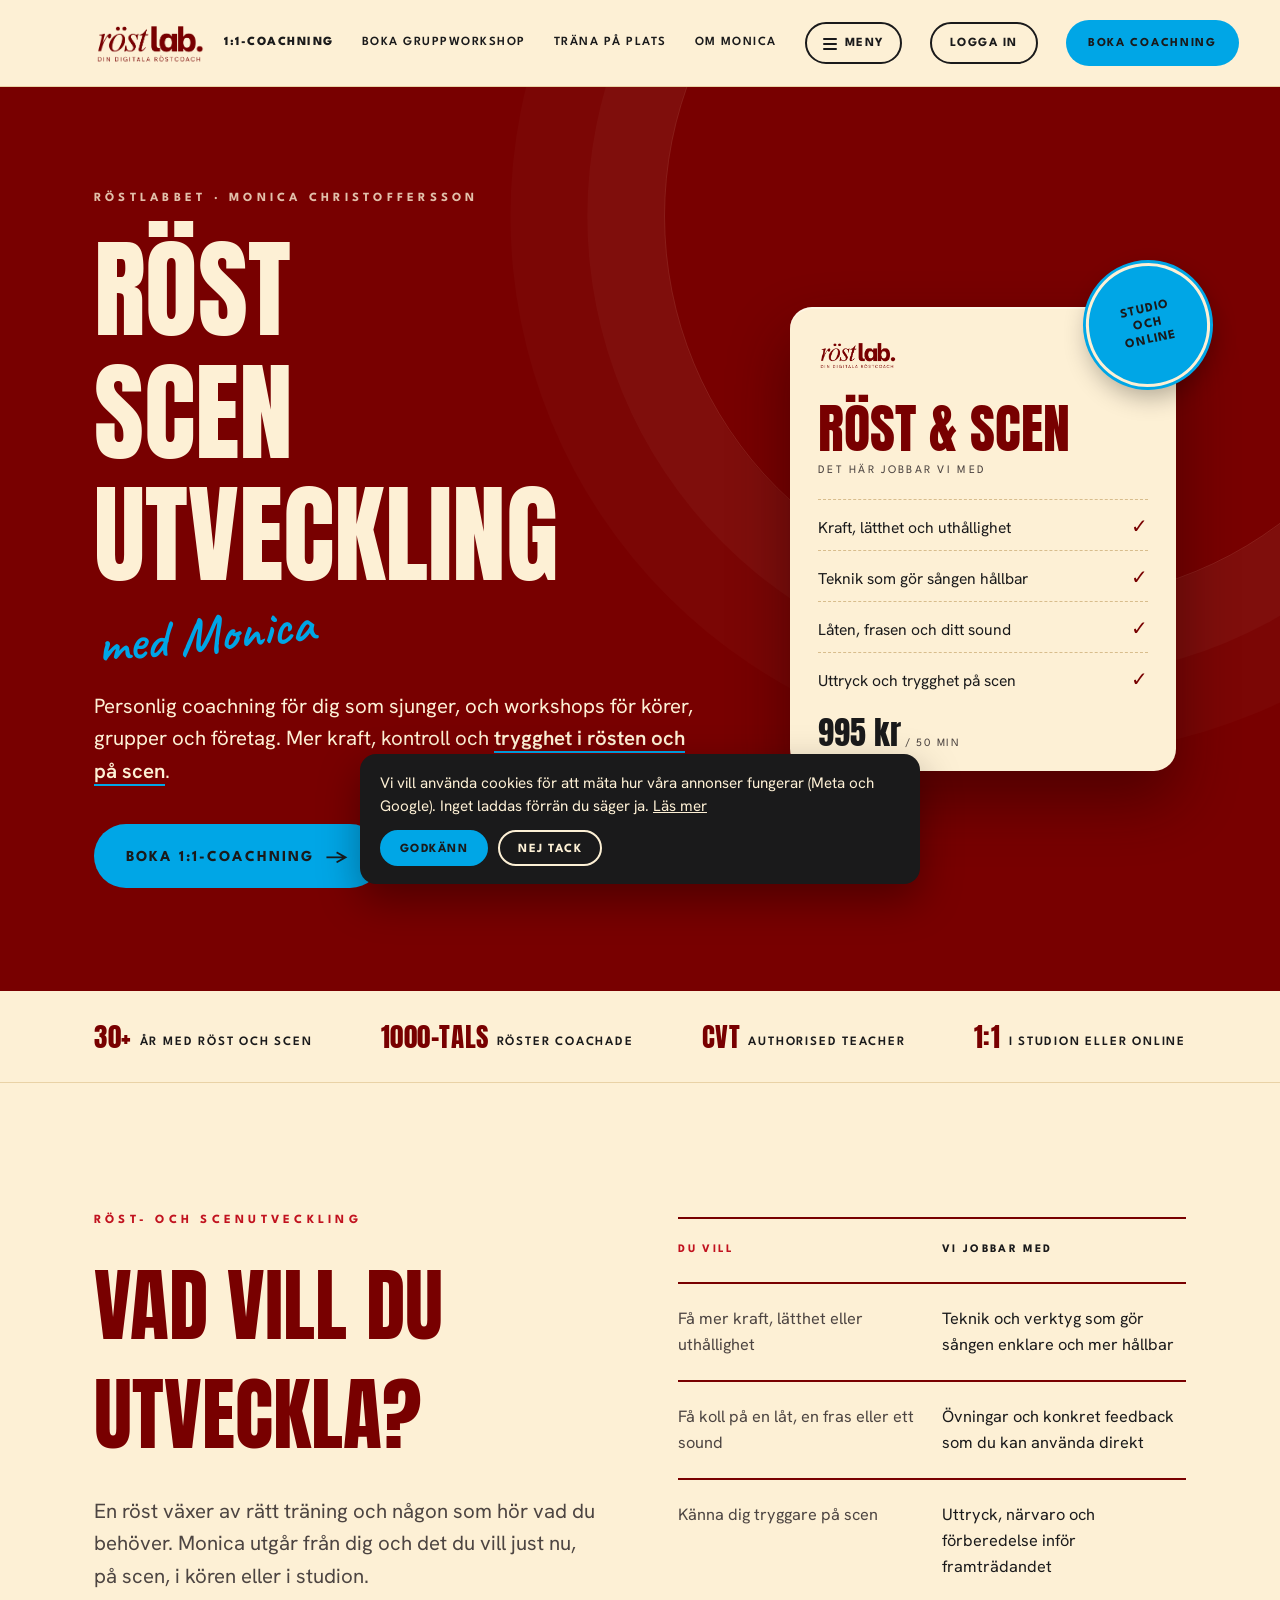
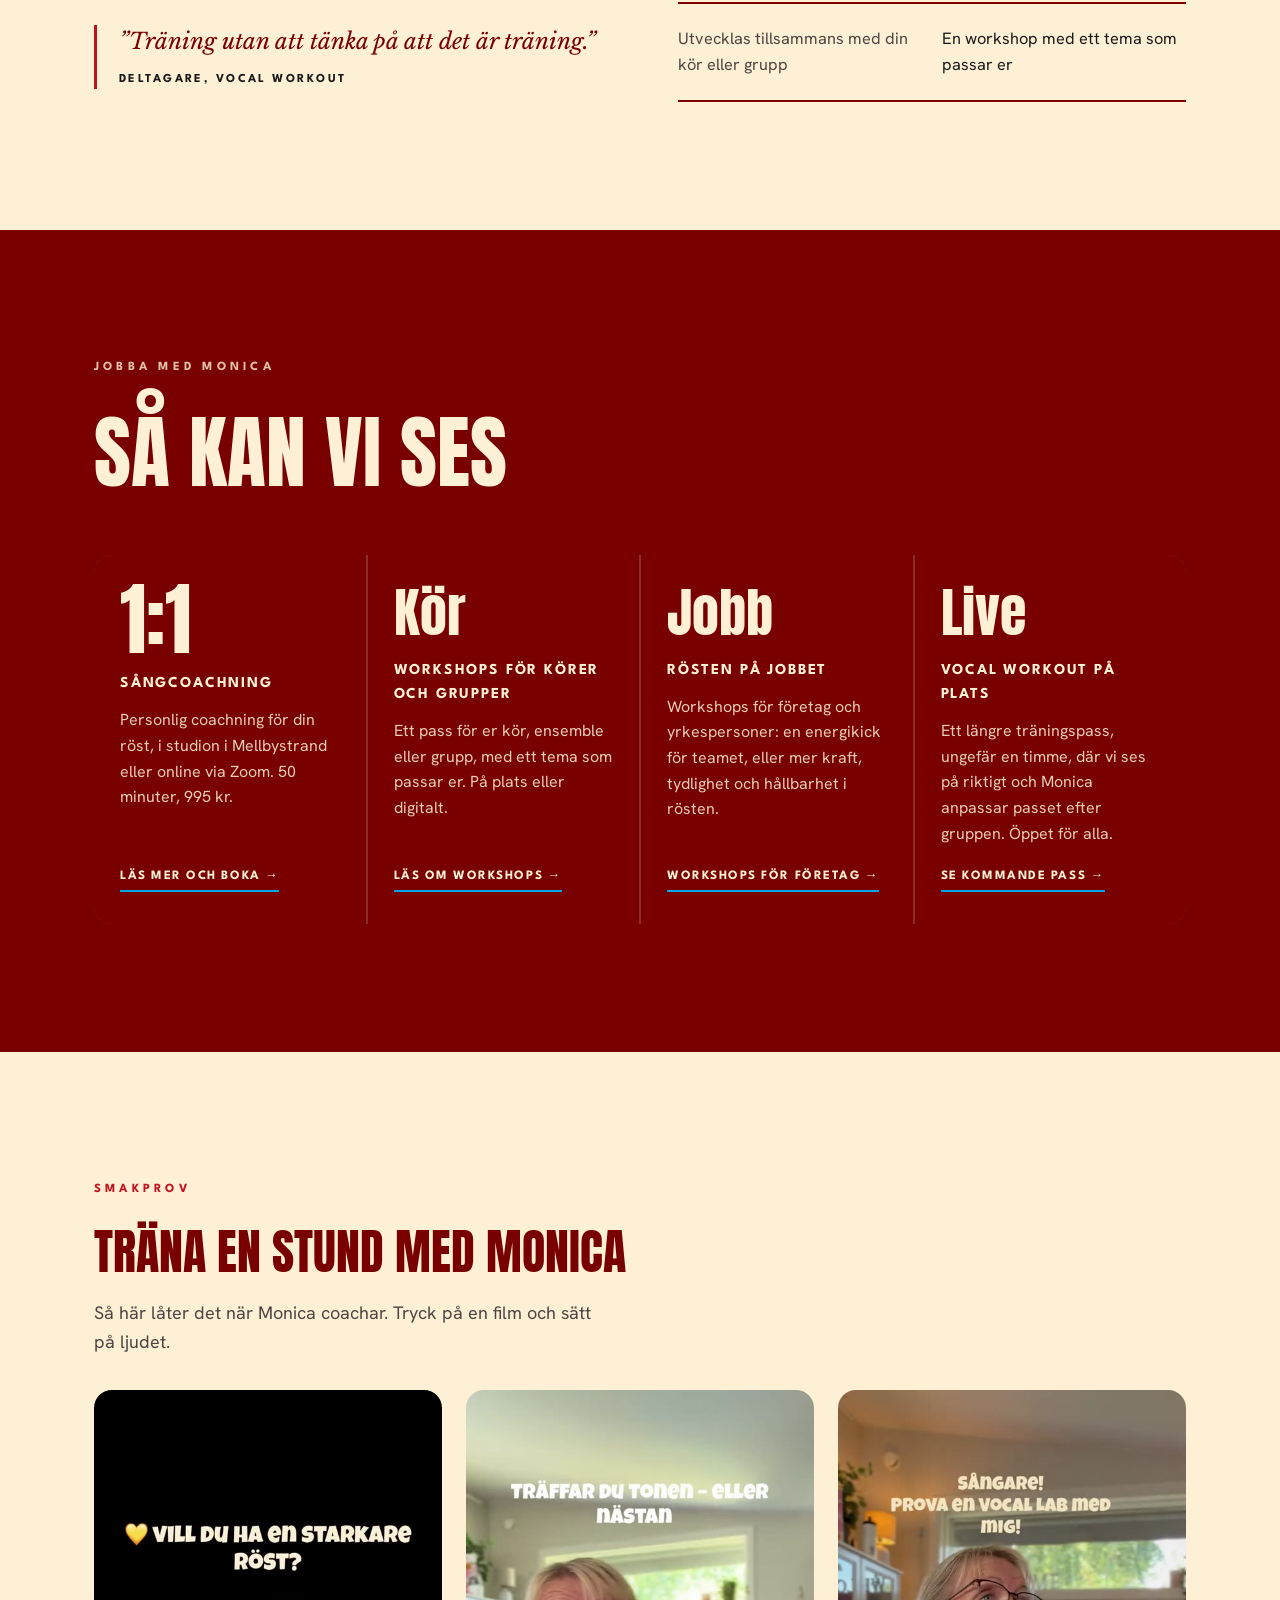
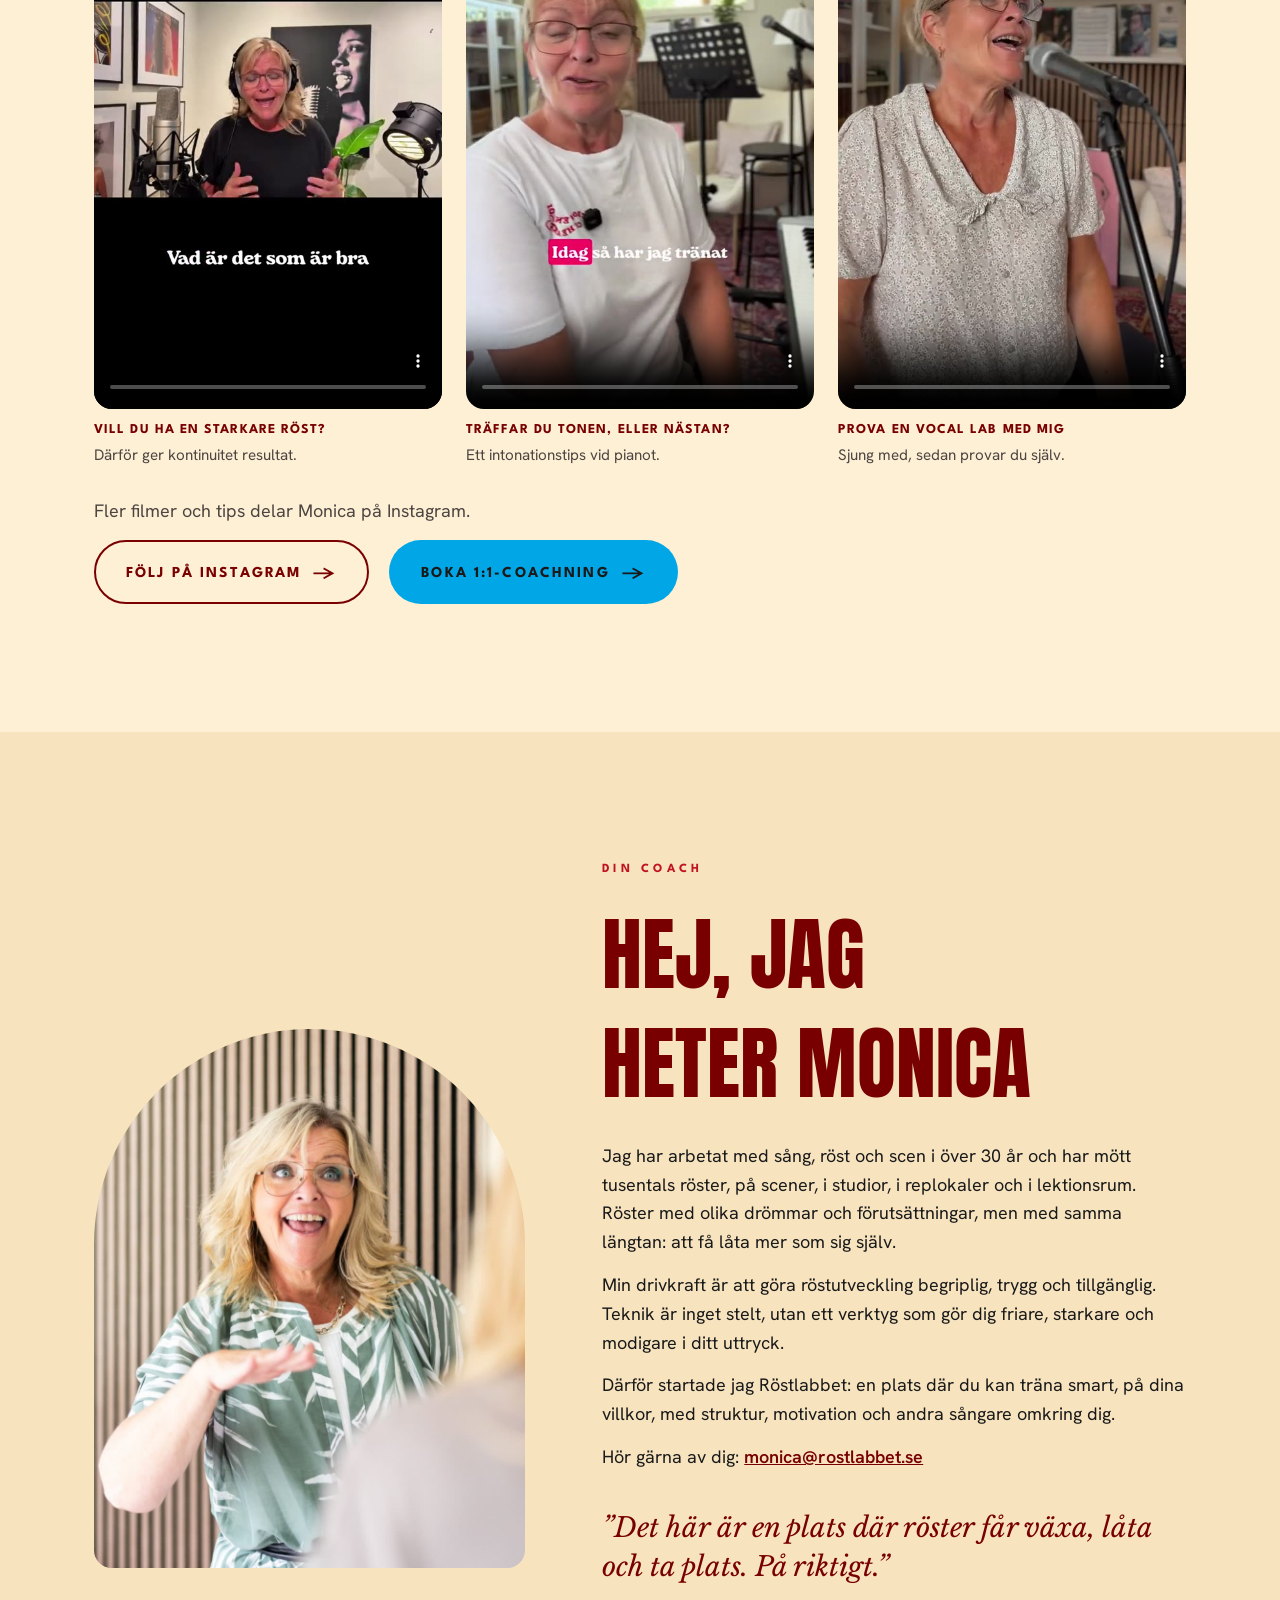
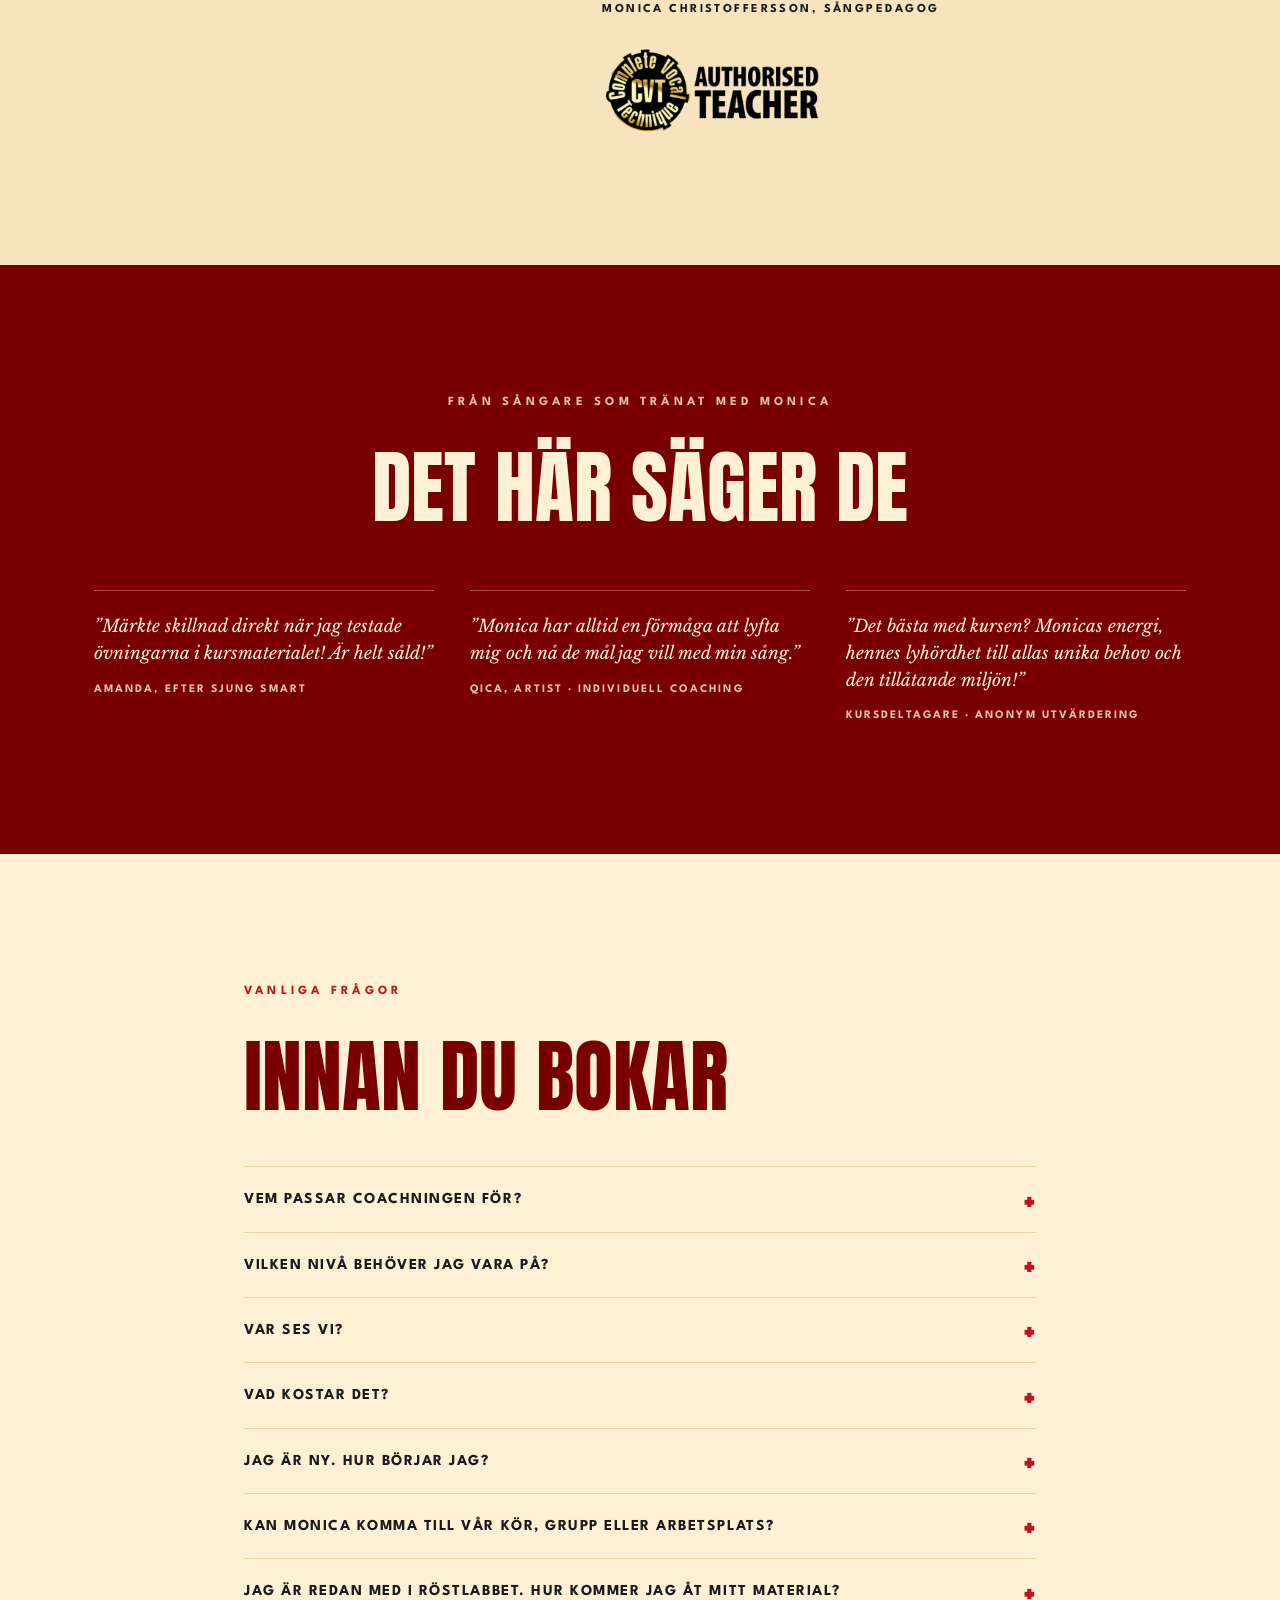
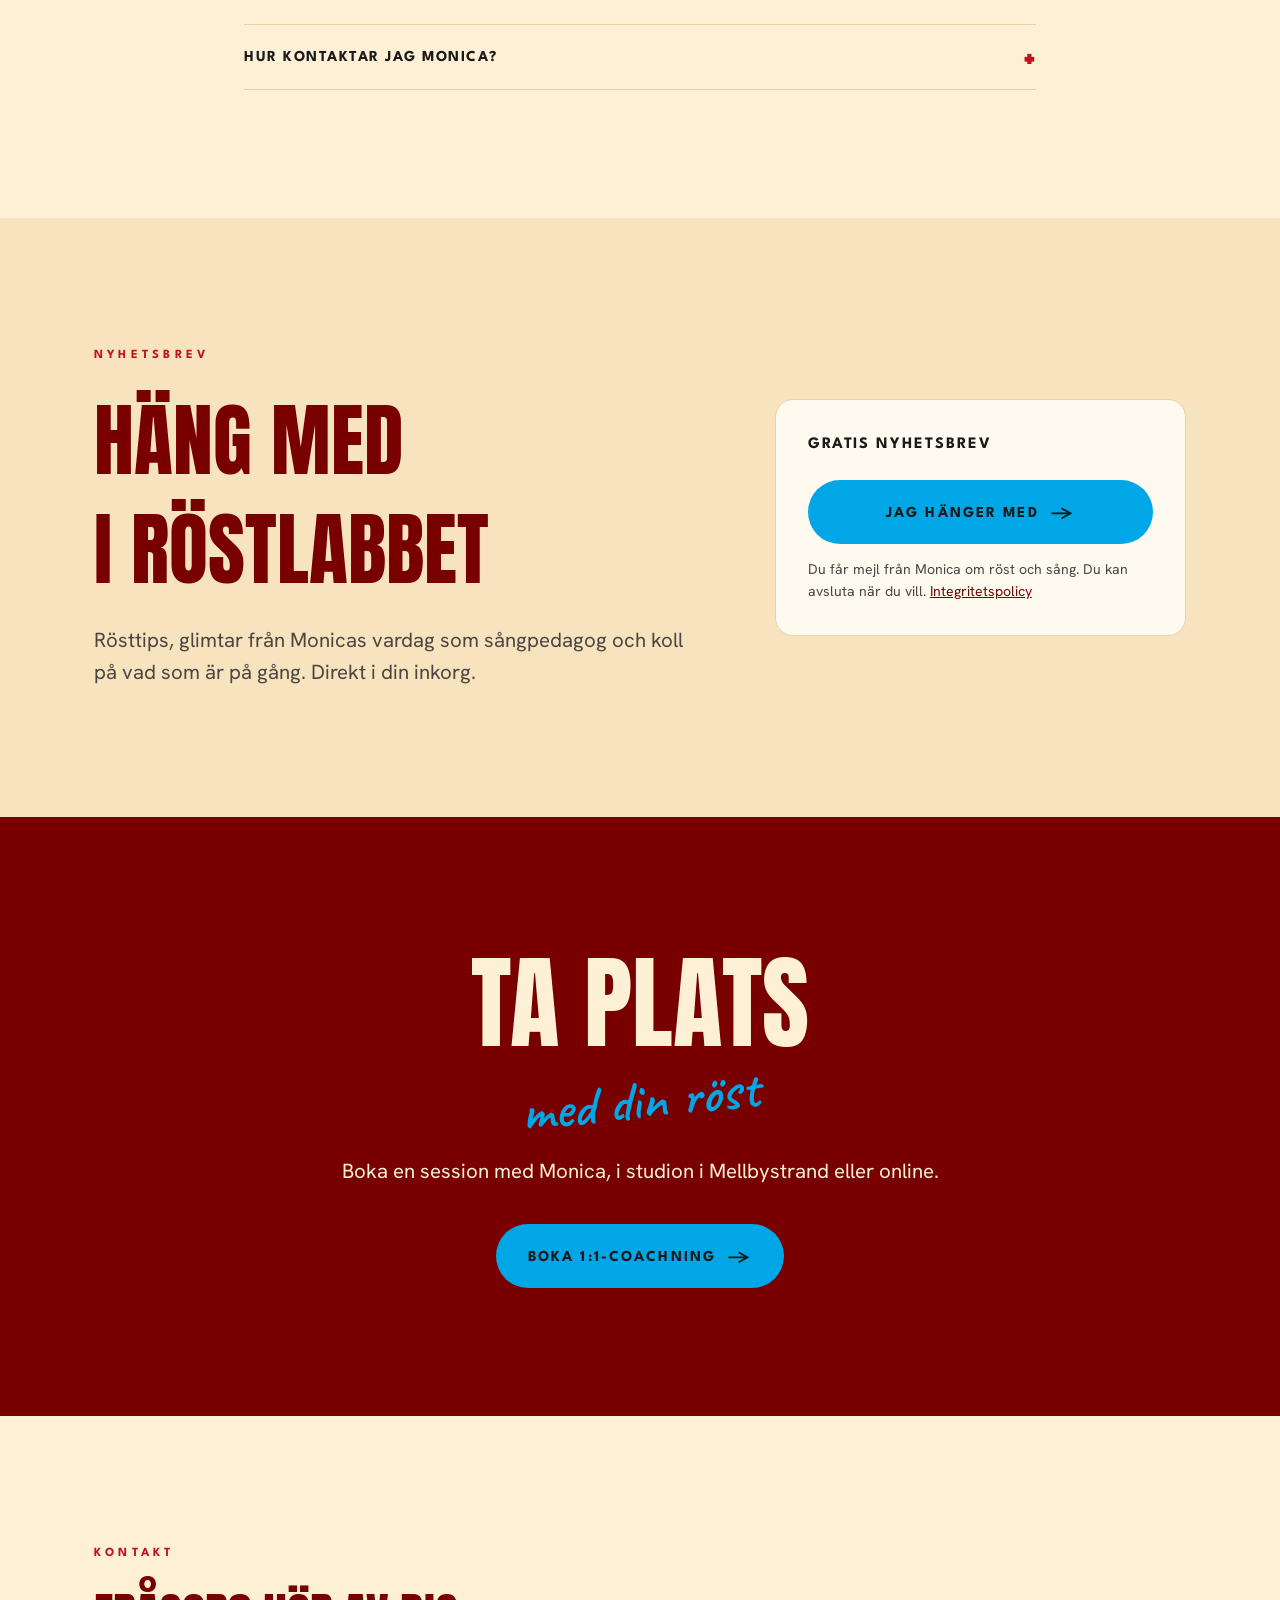
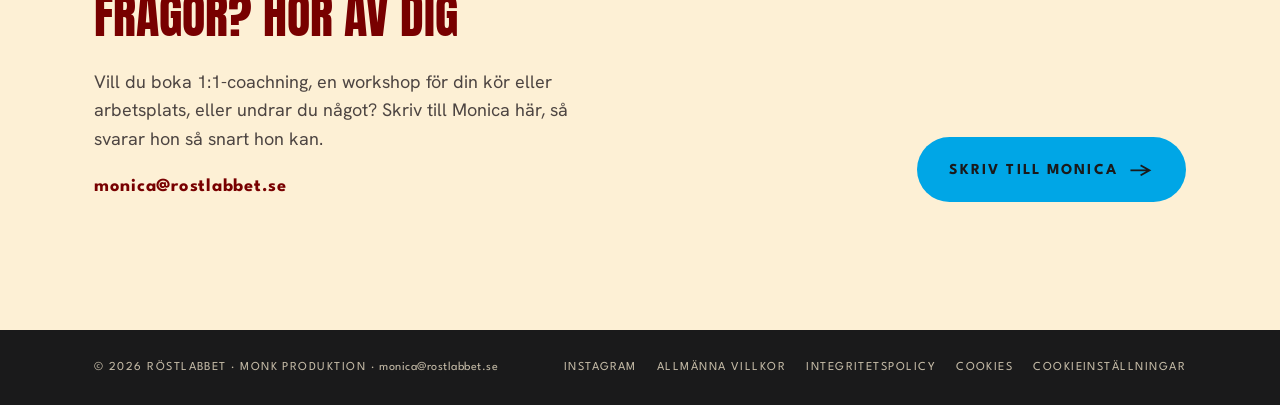
==== commit 620bb2ca: "Smakprov: knapparna pa en rad (regeln for textraden traffade pilen i knappen) Co-Authored-By: Claude" ====
--- a/index.html
+++ b/index.html
@@ -364,7 +364,7 @@
 .clip figcaption b{font-family:var(--f-label);font-weight:700;text-transform:uppercase;letter-spacing:.08em;font-size:.85rem;color:var(--vocal)}
 .clip figcaption span{color:var(--ink-soft);font-size:.95rem}
 .clips-cta{margin-top:30px;display:flex;flex-wrap:wrap;align-items:center;gap:14px 20px}
-.clips-cta span{flex-basis:100%;color:var(--ink-soft)}
+.clips-cta > span{flex-basis:100%;color:var(--ink-soft)}
 .clips-cta .btn-line{color:var(--vocal)!important}
 /* Sjung Smart as bonus in the price card */
 .pcard .bonus{margin:18px 0 20px;padding:14px 16px;border:2px dashed var(--lab);border-radius:14px;line-height:1.5}
@@ -523,7 +523,7 @@
         <figcaption><b>Prova en Vocal Lab med mig</b><span>Sjung med, sedan provar du själv.</span></figcaption>
       </figure>
     </div>
-    <p class="clips-cta"><span>Fler filmer och tips delar Monica på Instagram.</span><a class="btn btn-line" href="https://www.instagram.com/rostlabbet/" rel="noopener">Följ @rostlabbet på Instagram <span class="arrow" aria-hidden="true">→</span></a><a class="btn" href="coachning.html">Boka 1:1-coachning <span class="arrow" aria-hidden="true">→</span></a></p>
+    <p class="clips-cta"><span>Fler filmer och tips delar Monica på Instagram.</span><a class="btn btn-line" href="https://www.instagram.com/rostlabbet/" rel="noopener">Följ på Instagram <span class="arrow" aria-hidden="true">→</span></a><a class="btn" href="coachning.html">Boka 1:1-coachning <span class="arrow" aria-hidden="true">→</span></a></p>
   </div>
 </section>
 
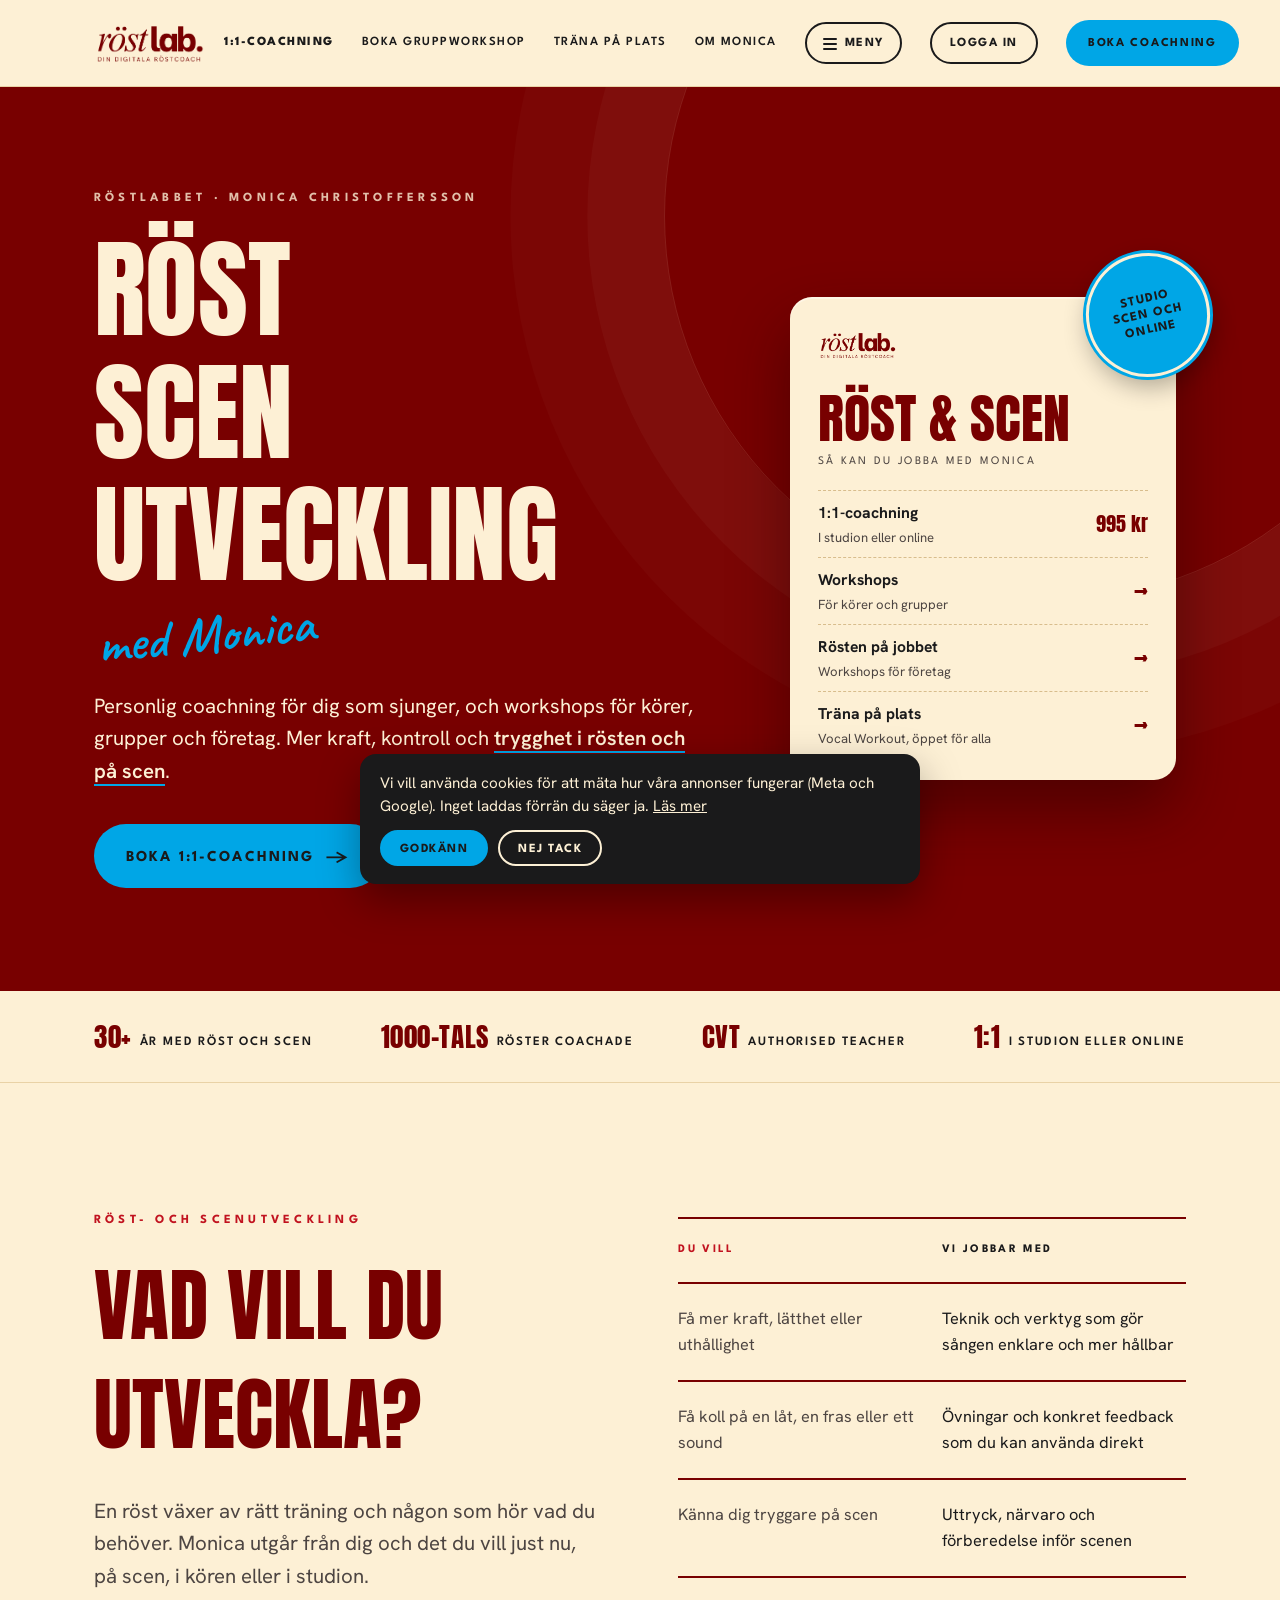
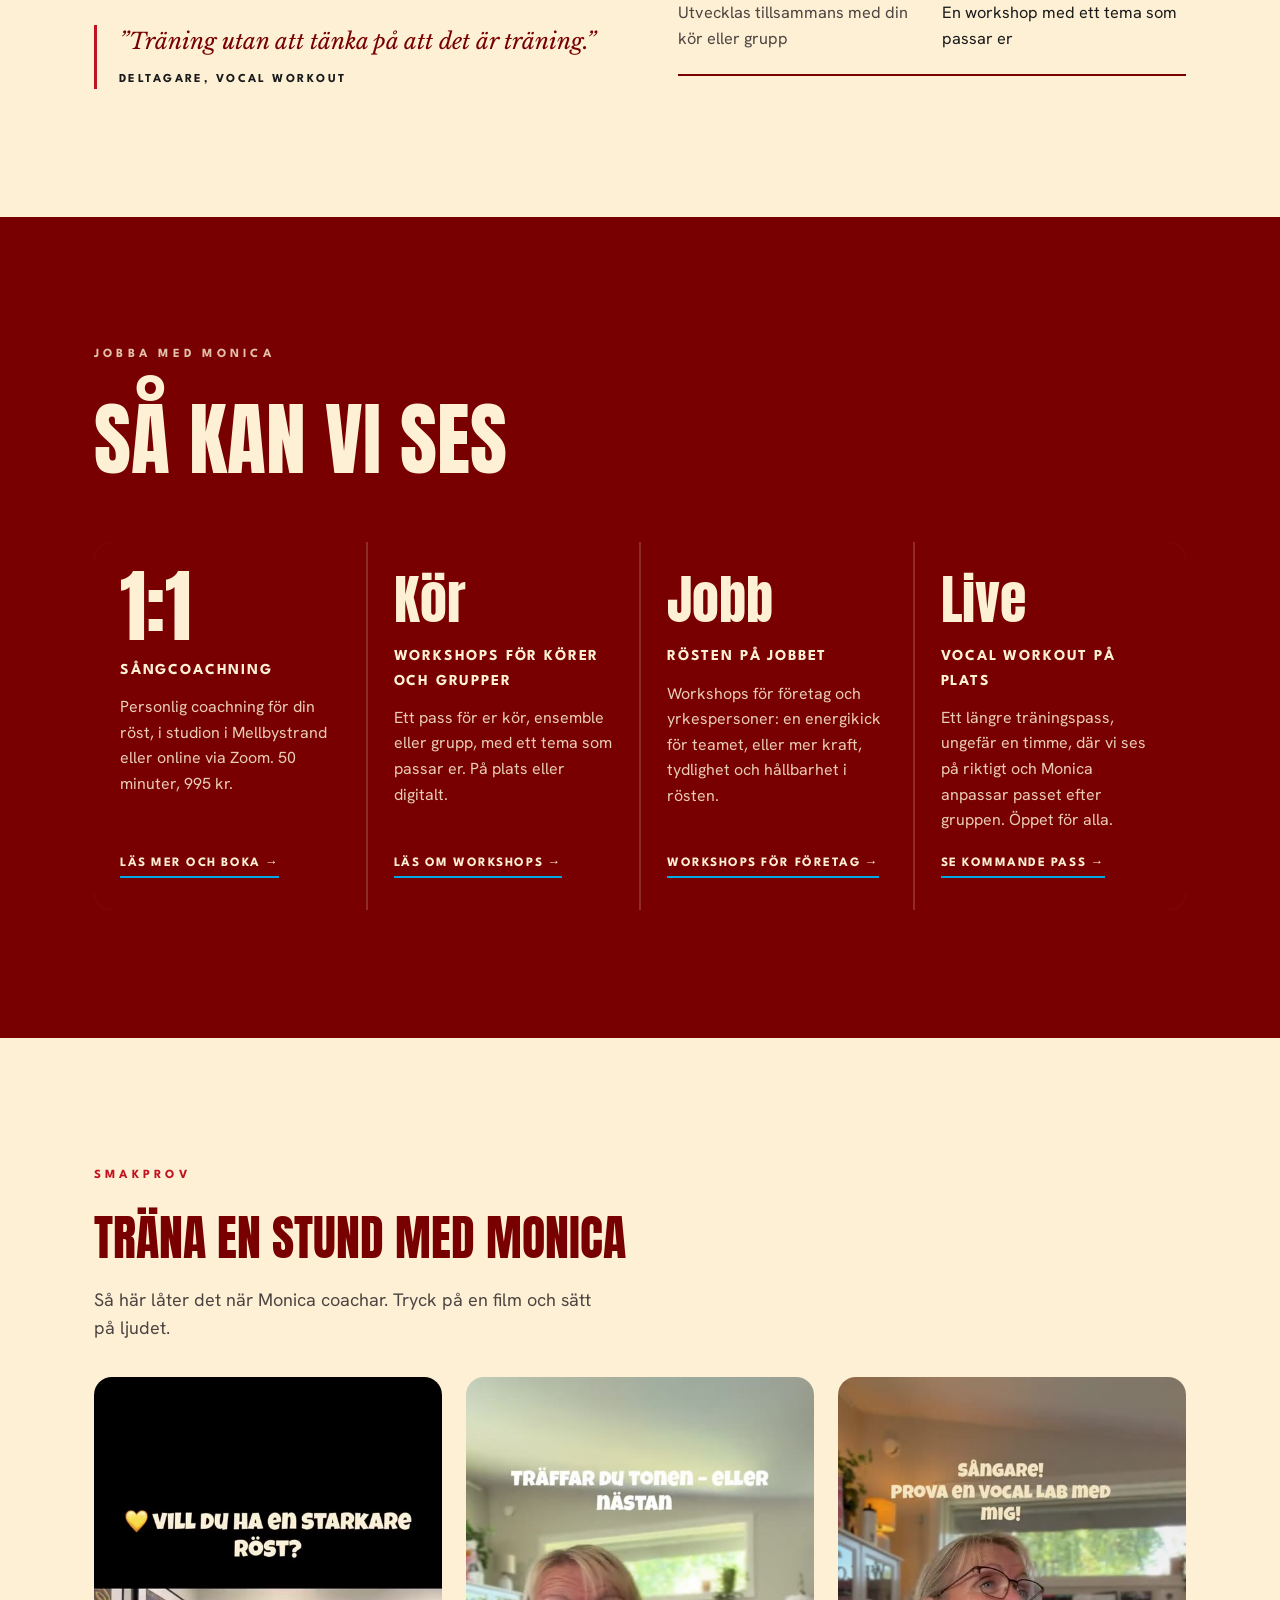
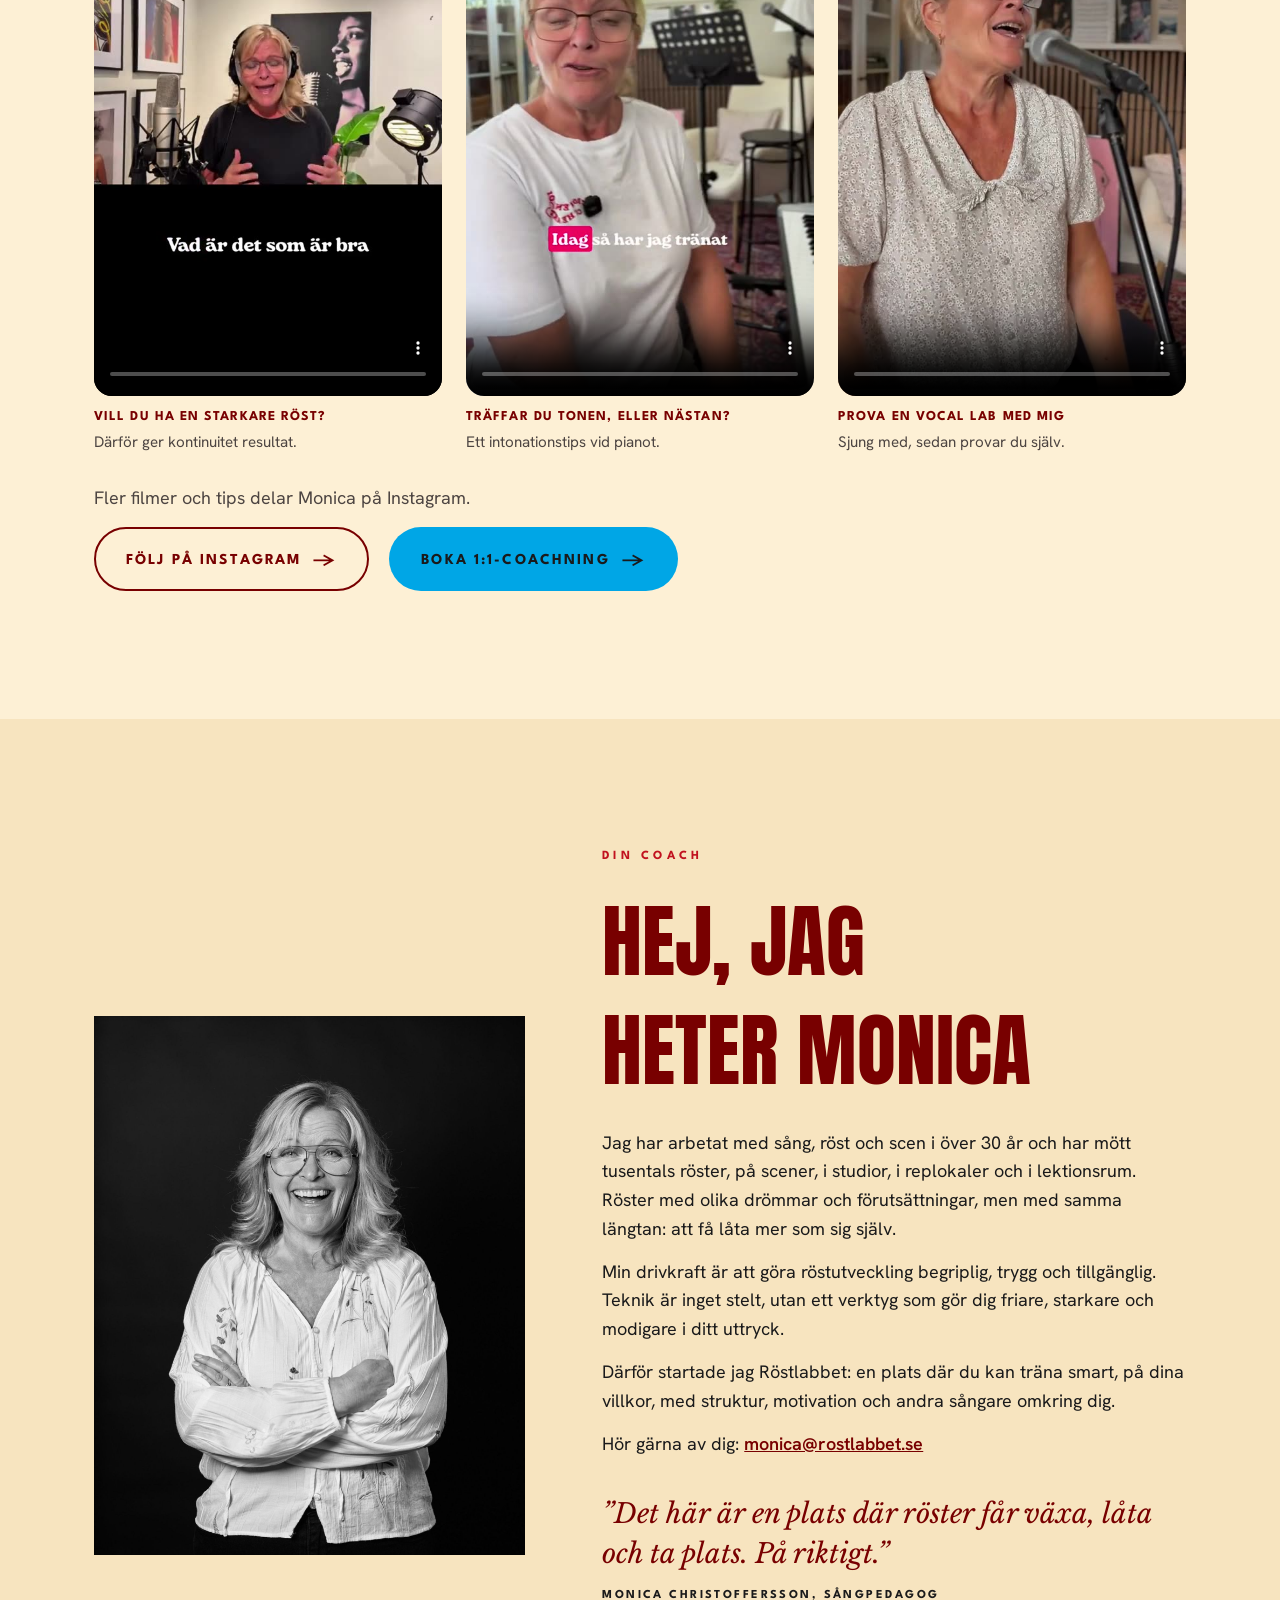
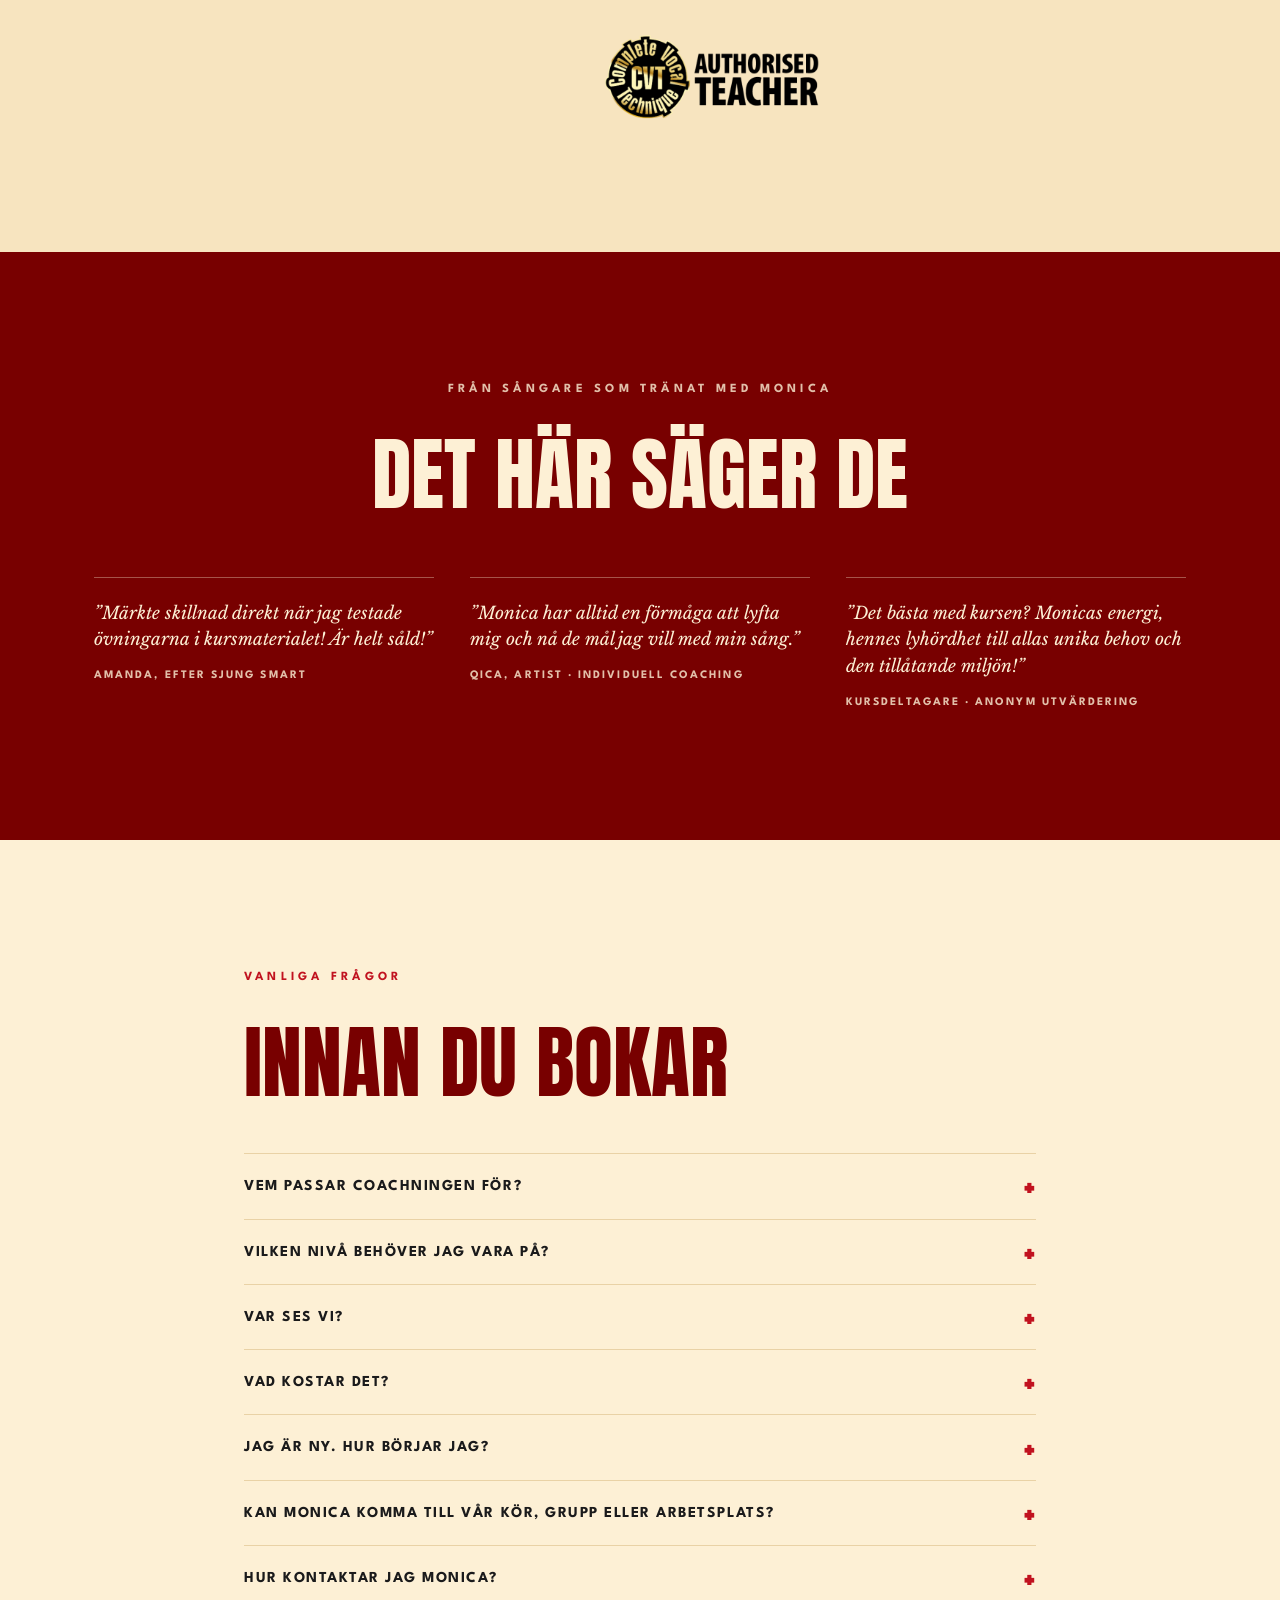
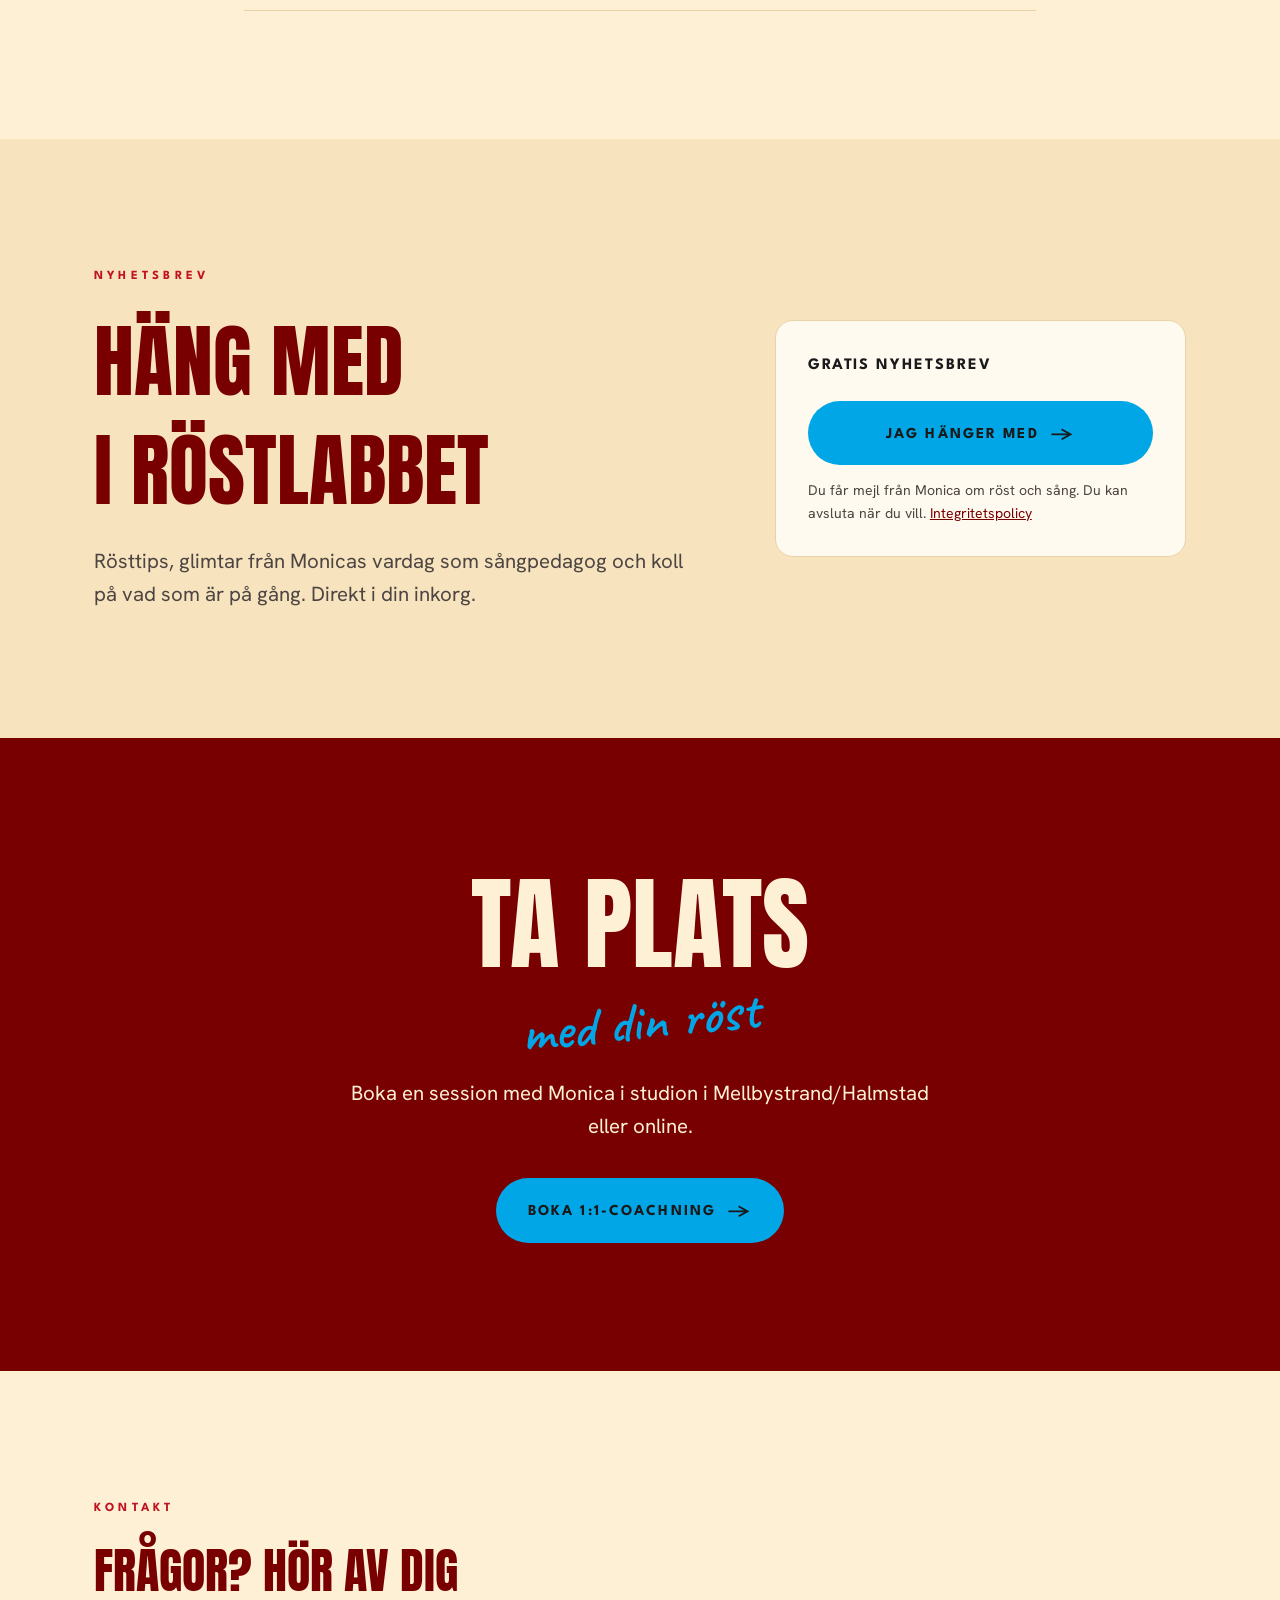
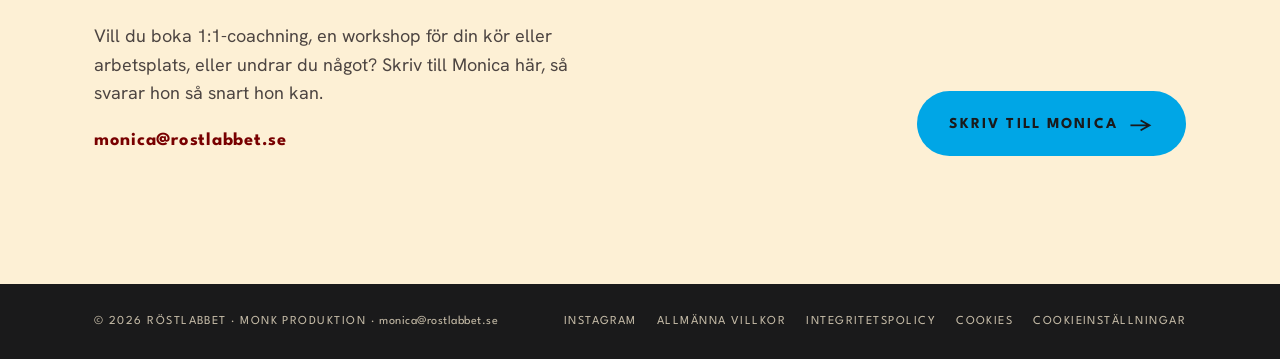
==== commit 8facc225: "Monicas ändringar: kortet sammanfattar alla ben, fyrkantiga foton, nya porträtt, FAQ och texter Co-A" ====
--- a/index.html
+++ b/index.html
@@ -123,7 +123,12 @@
 .mcard dl{margin:18px 0 0;display:grid;gap:0}
 .mcard dl div{display:flex;justify-content:space-between;align-items:baseline;gap:12px;padding:9px 0;border-top:1px dashed #d8bd8d;font-size:.98rem}
 .mcard dt{margin:0}
-.mcard dd{margin:0;font-family:var(--f-display);font-size:1.25rem;color:var(--vocal);font-variant-numeric:tabular-nums}
+.mcard .ben div{position:relative;align-items:center}
+.mcard .ben dt a{color:var(--ink);text-decoration:none;font-weight:700}
+.mcard .ben dt a::after{content:"";position:absolute;inset:0}
+.mcard .ben dt small{display:block;font-size:.82rem;color:var(--ink-soft);margin-top:2px}
+.mcard .ben div:hover dt a{color:var(--vocal);text-decoration:underline}
+.mcard dd{margin:0;white-space:nowrap;font-family:var(--f-display);font-size:1.25rem;color:var(--vocal);font-variant-numeric:tabular-nums}
 .mcard-foot{display:flex;justify-content:space-between;align-items:flex-end;gap:12px;margin-top:14px}
 .mcard .price{font-family:var(--f-display);font-size:2rem;line-height:1;color:var(--ink)}
 .mcard .price small{font-family:var(--f-label);font-size:.7rem;letter-spacing:.14em;text-transform:uppercase;margin-left:4px;color:var(--ink-soft)}
@@ -212,7 +217,7 @@
 /* monica */
 .monica{background:var(--cream-2)}
 .monica .wrap{display:grid;grid-template-columns:.85fr 1.15fr;gap:clamp(32px,6vw,88px);align-items:center}
-.photo{aspect-ratio:4/5;max-width:100%;border-radius:220px 220px 18px 18px;background:linear-gradient(170deg,#2a2a2b,#111);color:var(--cream);display:grid;place-items:end center;padding:26px;font-family:var(--f-label);letter-spacing:.14em;text-transform:uppercase;font-size:.76rem;text-align:center}
+.photo{aspect-ratio:4/5;max-width:100%;border-radius:0;background:linear-gradient(170deg,#2a2a2b,#111);color:var(--cream);display:grid;place-items:end center;padding:26px;font-family:var(--f-label);letter-spacing:.14em;text-transform:uppercase;font-size:.76rem;text-align:center}
 .photo span{outline:2px dashed var(--cream);outline-offset:4px;padding:4px 8px}
 .monica h2{margin-bottom:24px}
 .monica p+p{margin-top:14px}
@@ -417,22 +422,19 @@
     </div>
 
     <div class="mcard-wrap">
-      <div class="mcard" aria-label="Det här jobbar vi med">
+      <div class="mcard" aria-label="Så kan du jobba med Monica">
         <div class="mcard-top">
           <img class="logo-img" src="media/rostlab-logga.png" alt="Röstlabbet" width="261" height="147">
         </div>
         <div class="title">Röst &amp; scen</div>
-        <div class="month">Det här jobbar vi med</div>
-        <dl>
-          <div><dt>Kraft, lätthet och uthållighet</dt><dd>✓</dd></div>
-          <div><dt>Teknik som gör sången hållbar</dt><dd>✓</dd></div>
-          <div><dt>Låten, frasen och ditt sound</dt><dd>✓</dd></div>
-          <div><dt>Uttryck och trygghet på scen</dt><dd>✓</dd></div>
+        <div class="month">Så kan du jobba med Monica</div>
+        <dl class="ben">
+          <div><dt><a href="coachning.html">1:1-coachning</a><small>I studion eller online</small></dt><dd>995 kr</dd></div>
+          <div><dt><a href="workshops.html">Workshops</a><small>För körer och grupper</small></dt><dd>→</dd></div>
+          <div><dt><a href="workshops.html#foretag">Rösten på jobbet</a><small>Workshops för företag</small></dt><dd>→</dd></div>
+          <div><dt><a href="pa-plats.html">Träna på plats</a><small>Vocal Workout, öppet för alla</small></dt><dd>→</dd></div>
         </dl>
-        <div class="mcard-foot">
-          <span class="price">995 kr<small>/ 50 min</small></span>
-        </div>
-        <div class="stamp" aria-hidden="true">Studio<br>och<br>online</div>
+        <div class="stamp" aria-hidden="true">Studio<br>scen och<br>online</div>
       </div>
     </div>
   </div>
@@ -460,7 +462,7 @@
       <div class="gym-row"><span class="h">Du vill</span><span class="h">Vi jobbar med</span></div>
       <div class="gym-row"><span>Få mer kraft, lätthet eller uthållighet</span><span>Teknik och verktyg som gör sången enklare och mer hållbar</span></div>
       <div class="gym-row"><span>Få koll på en låt, en fras eller ett sound</span><span>Övningar och konkret feedback som du kan använda direkt</span></div>
-      <div class="gym-row"><span>Känna dig tryggare på scen</span><span>Uttryck, närvaro och förberedelse inför framträdandet</span></div>
+      <div class="gym-row"><span>Känna dig tryggare på scen</span><span>Uttryck, närvaro och förberedelse inför scenen</span></div>
       <div class="gym-row"><span>Utvecklas tillsammans med din kör eller grupp</span><span>En workshop med ett tema som passar er</span></div>
     </div>
   </div>
@@ -530,7 +532,7 @@
 <!-- MONICA -->
 <section class="band monica" id="monica">
   <div class="wrap">
-    <div class="photo has-img"><img src="media/monica-1-1.jpg" alt="Monica coachar en elev, glad och engagerad" width="900" height="1350" loading="lazy"></div>
+    <div class="photo has-img"><img src="media/monica-skratt.jpg" alt="Monica skrattar med armarna i kors, i svartvitt" width="1600" height="2000" loading="lazy"></div>
     <div>
       <p class="kicker">Din coach</p>
       <h2>Hej, jag heter Monica</h2>
@@ -568,7 +570,6 @@
     <details><summary>Vad kostar det?</summary><p>En session på 50 minuter kostar 995 kr. Det finns också paket med 3 eller 5 sessioner. <a href="coachning.html#priser">Se alla priser</a>.</p></details>
     <details><summary>Jag är ny. Hur börjar jag?</summary><p>Berätta lite om dig på <a href="coachning.html">sidan om 1:1-coachning</a>. Monica hör av sig och bokar in ett kort hej-samtal på 10 minuter innan din första session.</p></details>
     <details><summary>Kan Monica komma till vår kör, grupp eller arbetsplats?</summary><p>Ja. Läs om <a href="workshops.html">workshops</a>, eller skriv till Monica så berättar hon mer om upplägg och pris.</p></details>
-    <details><summary>Jag är redan med i Röstlabbet. Hur kommer jag åt mitt material?</summary><p>Klicka på Logga in högst upp på sidan, så kommer du till dina kurser.</p></details>
     <details><summary>Hur kontaktar jag Monica?</summary><p>Mejla till <a data-kontakt href="mailto:monica@rostlabbet.se">monica@rostlabbet.se</a>, så svarar Monica så snart hon kan.</p></details>
   </div>
 </section>
@@ -593,7 +594,7 @@
 <section class="band red final">
   <div class="wrap">
     <h2>Ta plats<span class="script">med din röst</span></h2>
-    <p class="lede">Boka en session med Monica, i studion i Mellbystrand eller online.</p>
+    <p class="lede">Boka en session med Monica i studion i Mellbystrand/Halmstad eller online.</p>
     <a class="btn" href="coachning.html">Boka 1:1-coachning <span class="arrow" aria-hidden="true">→</span></a>
   </div>
 </section>
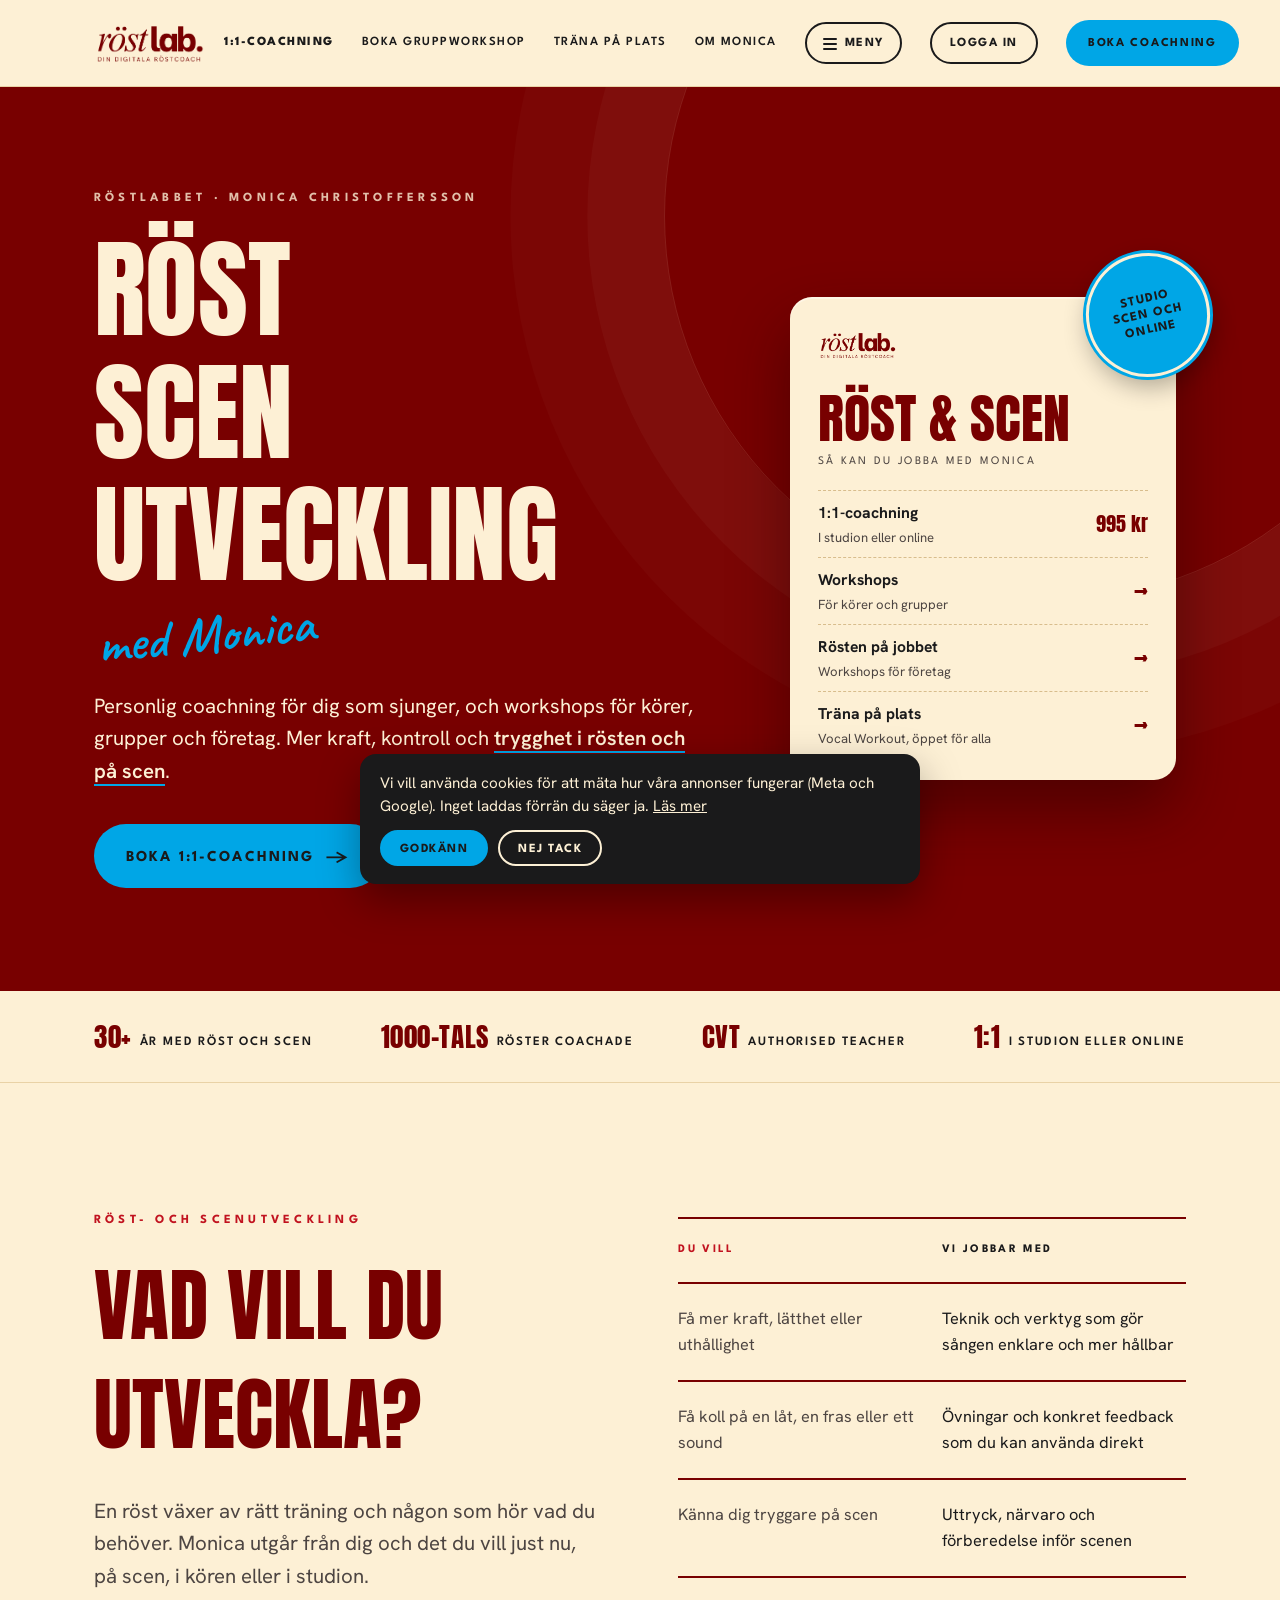
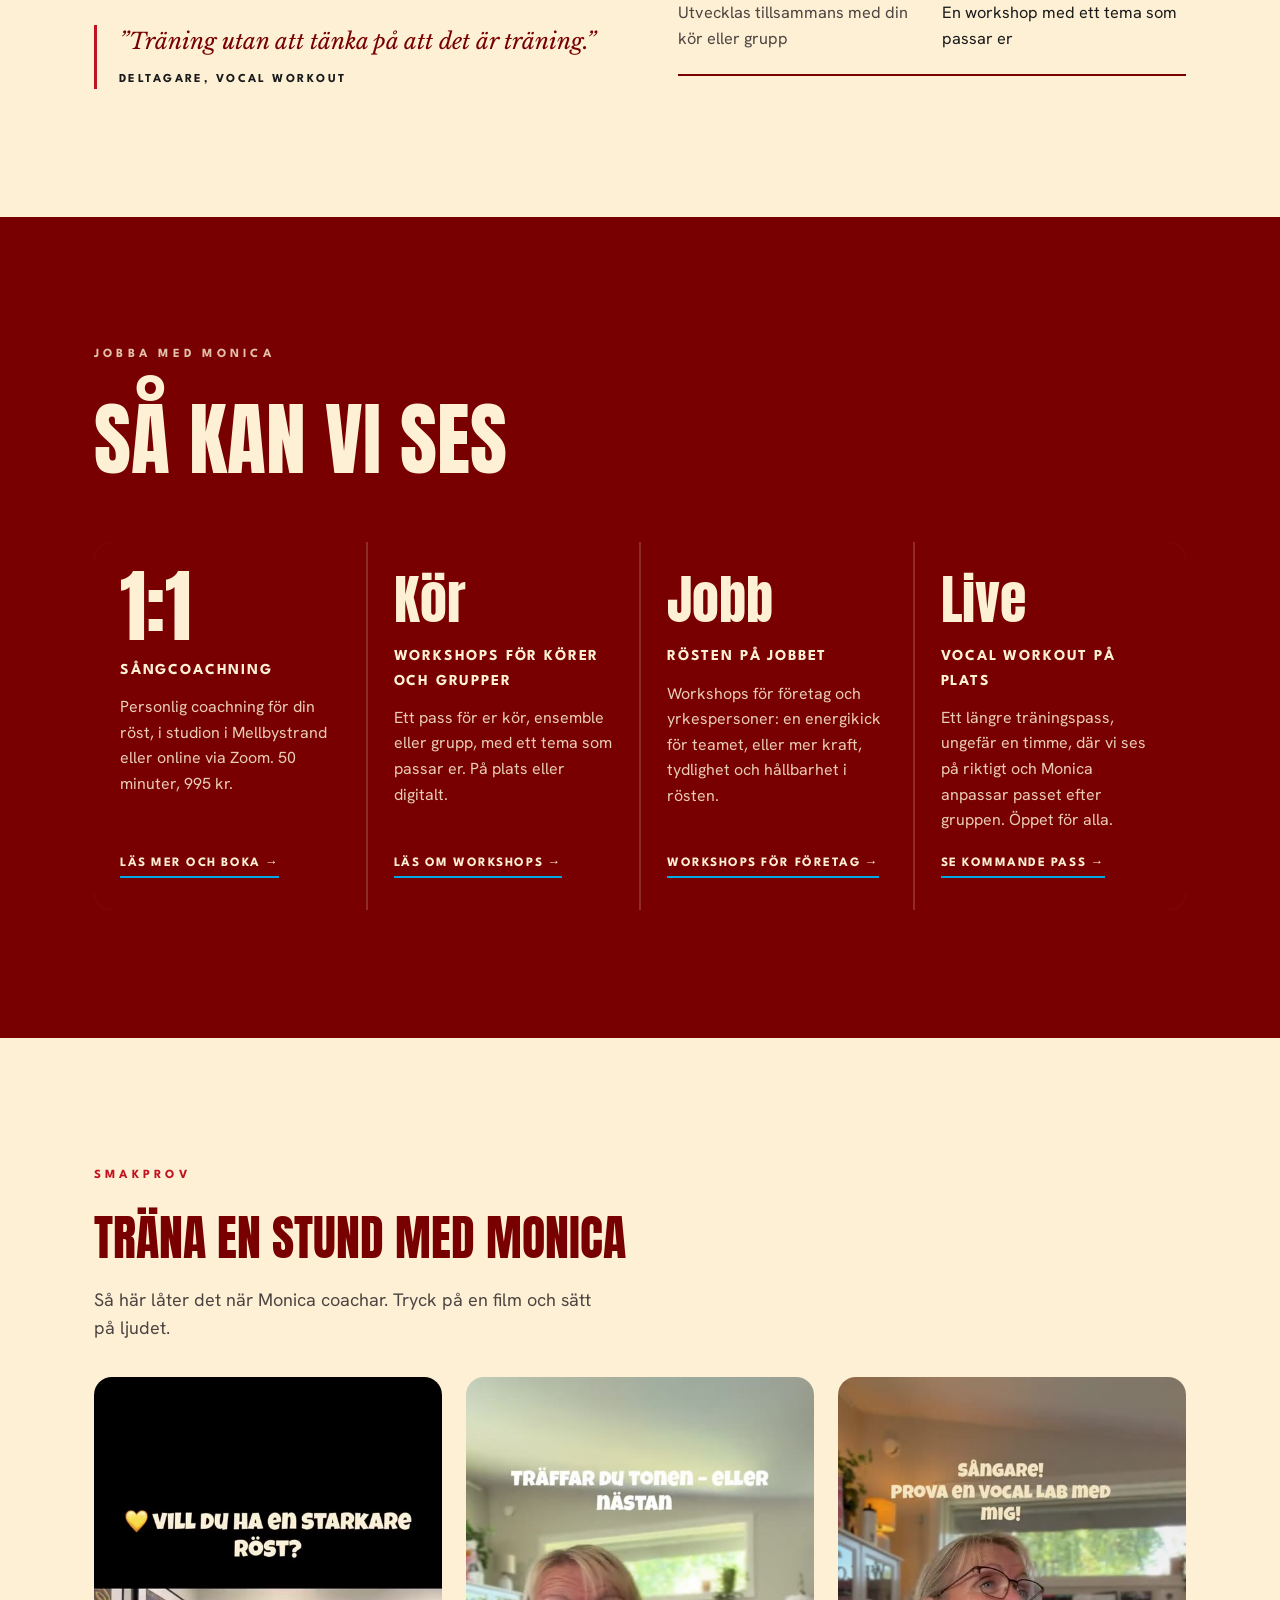
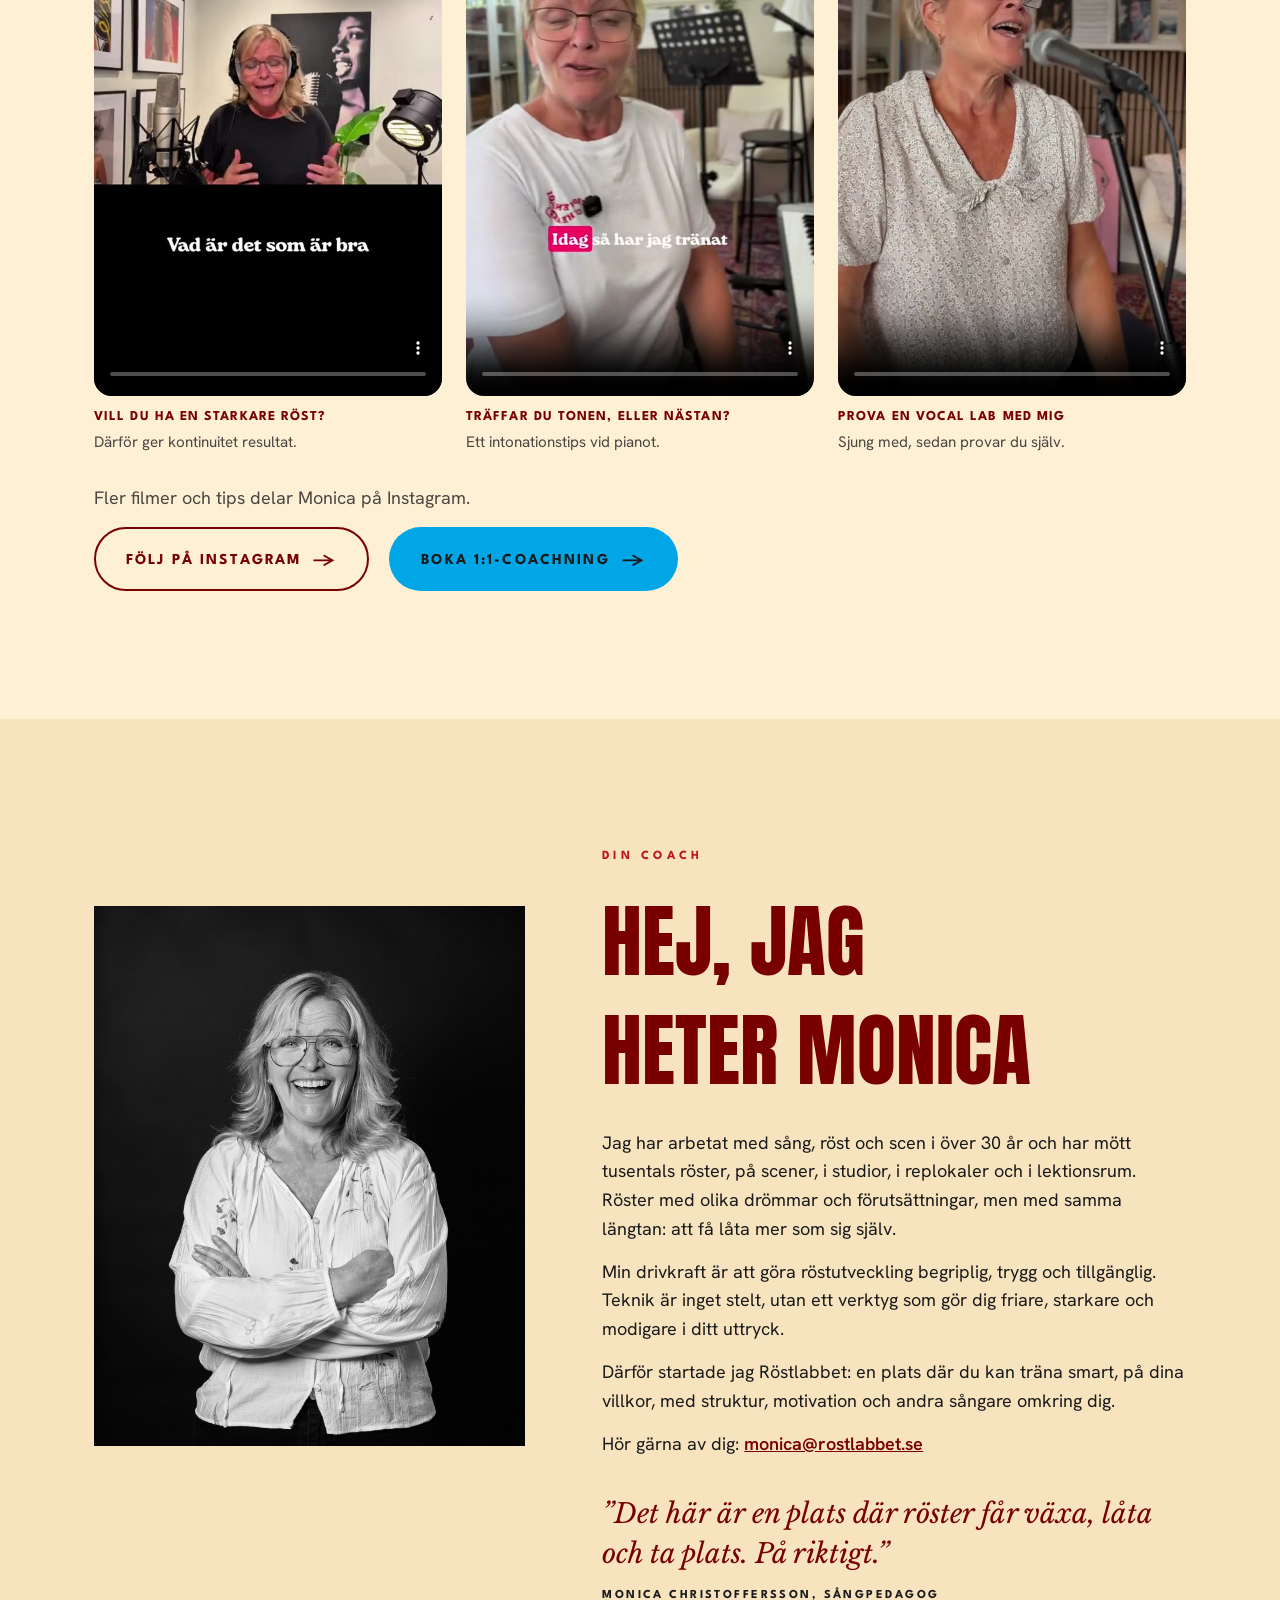
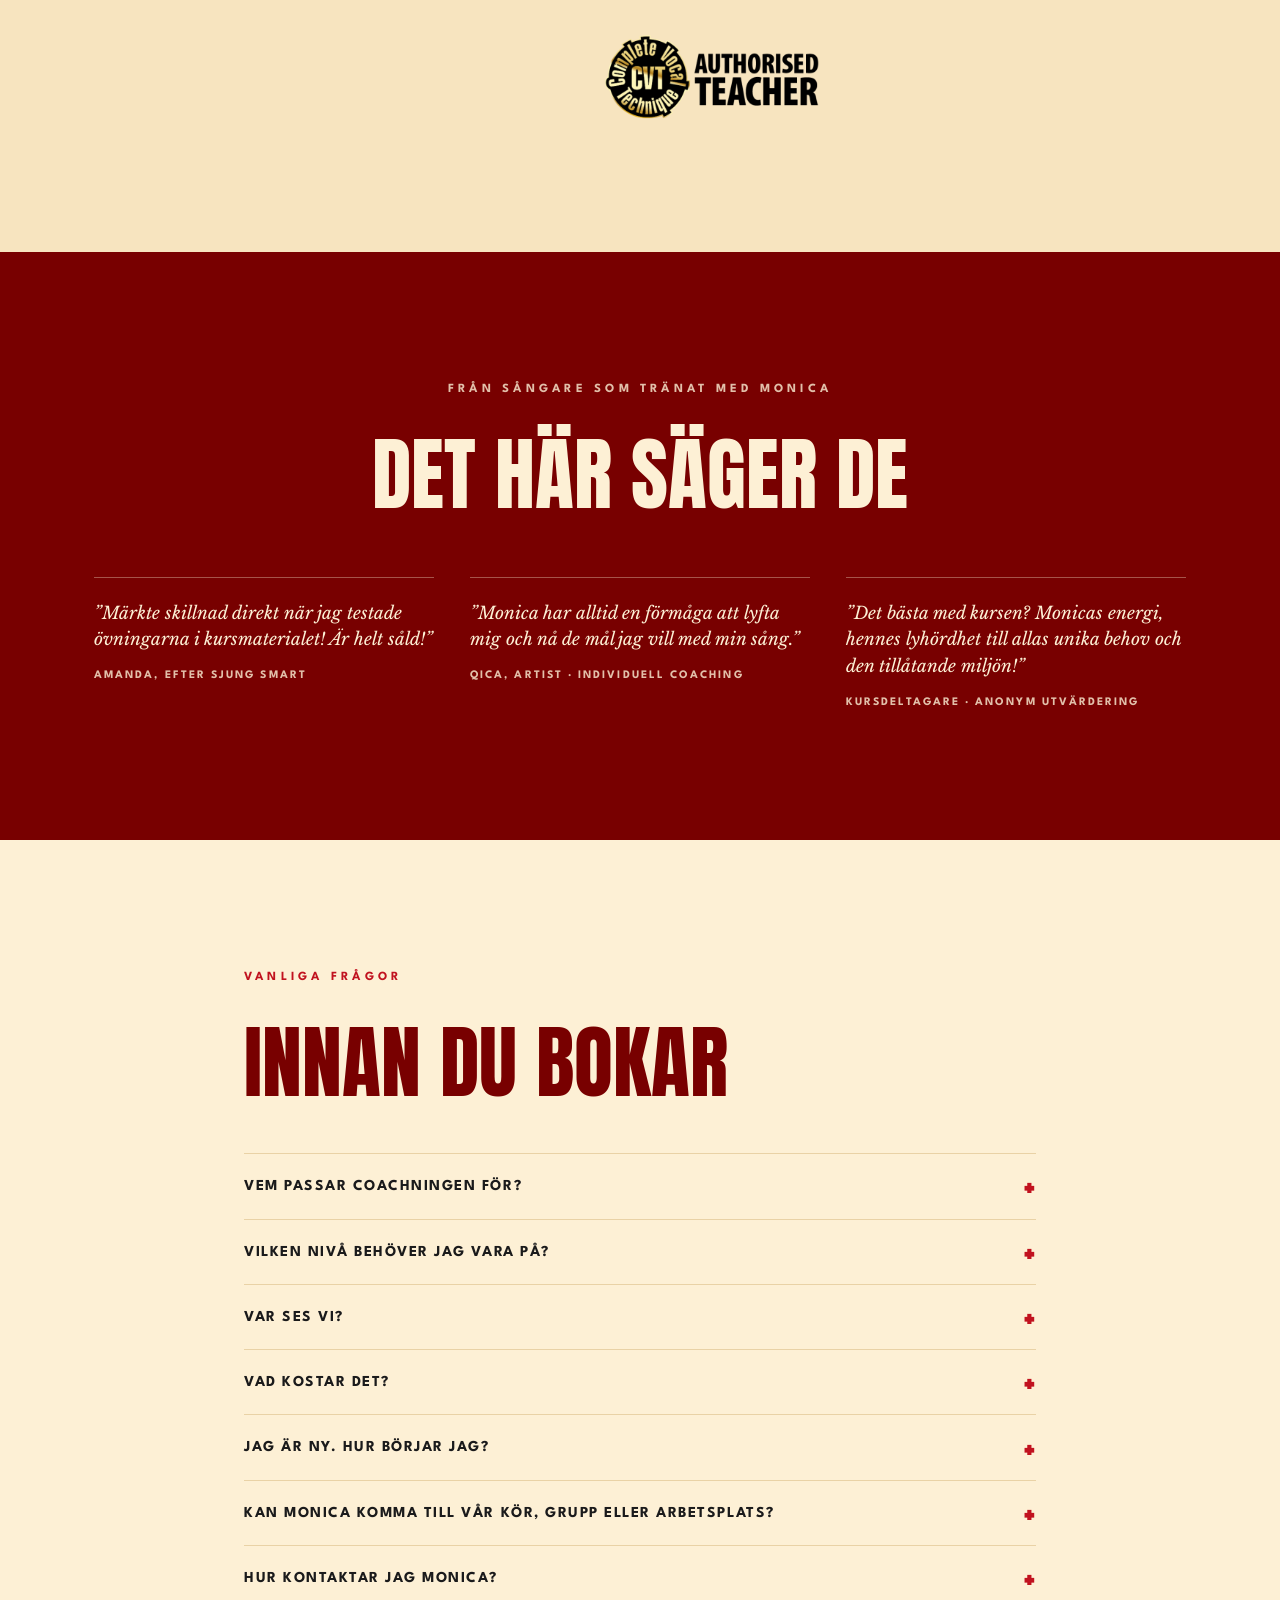
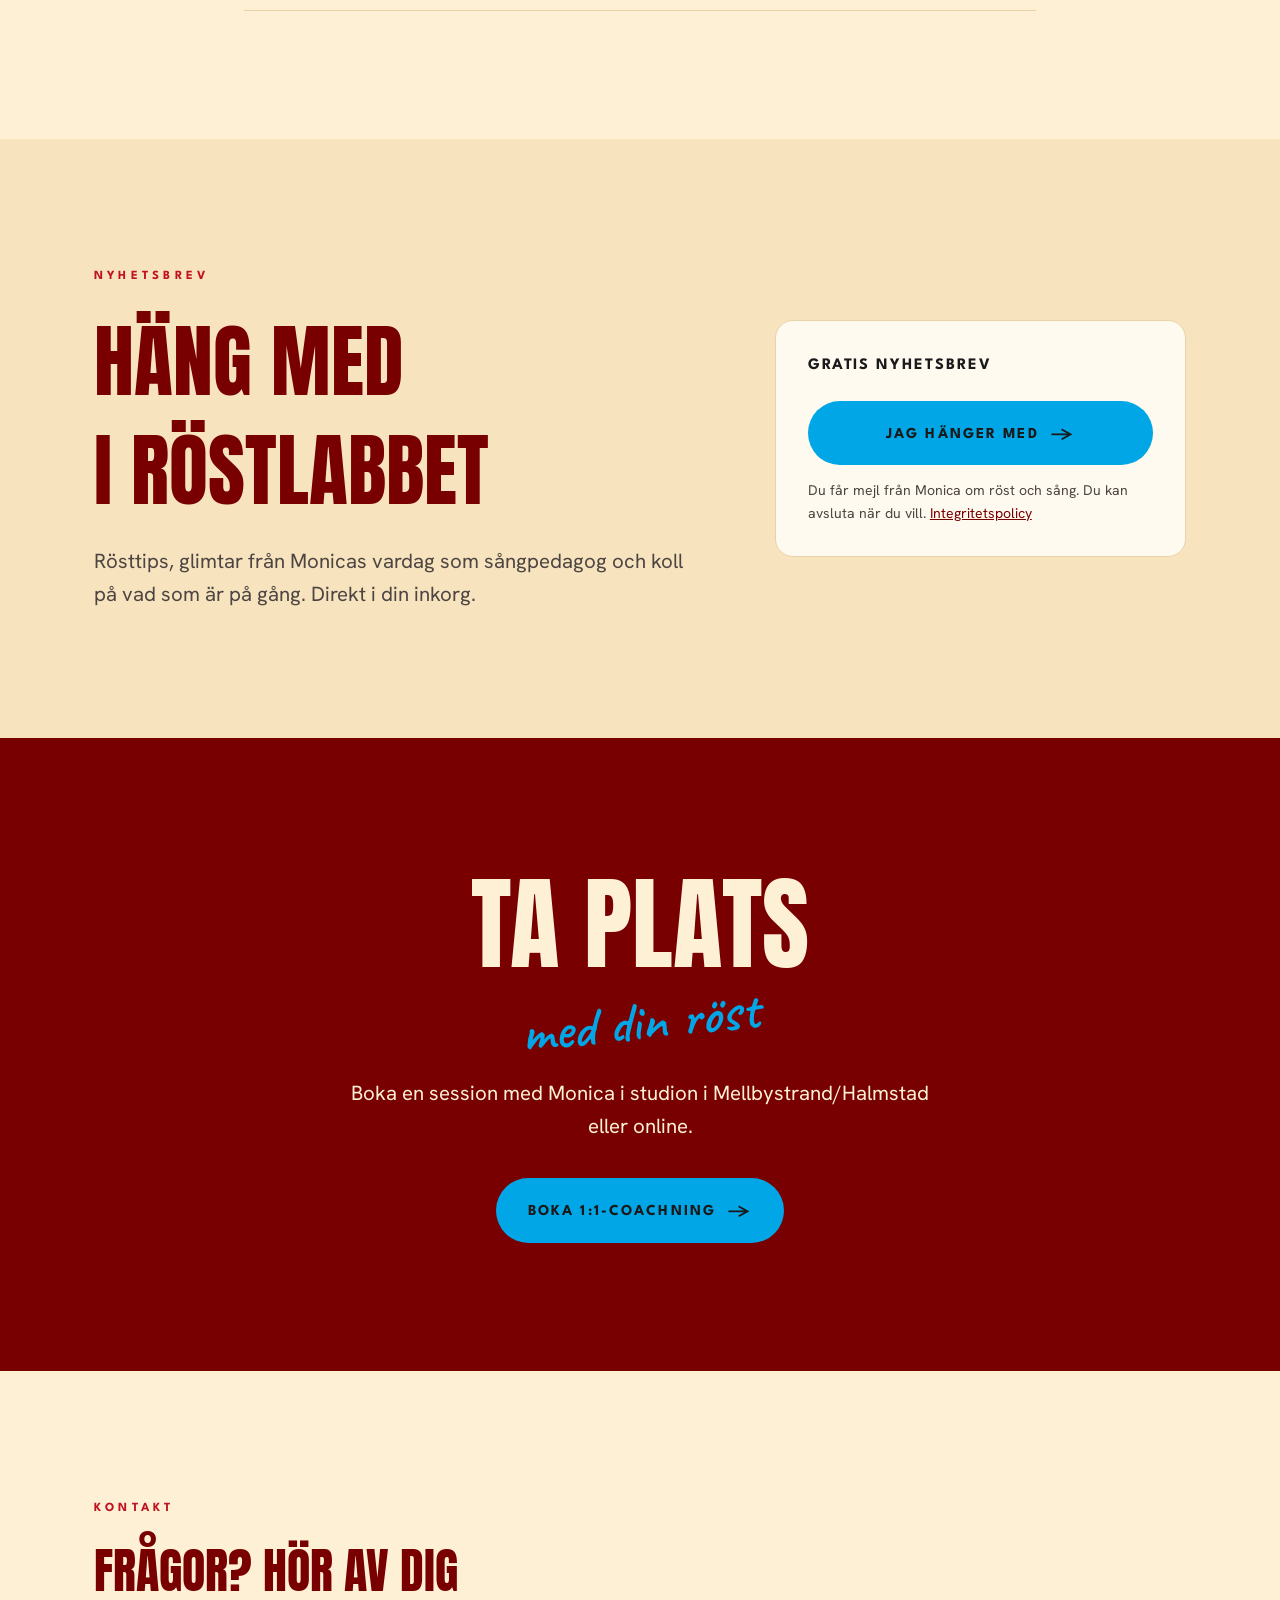
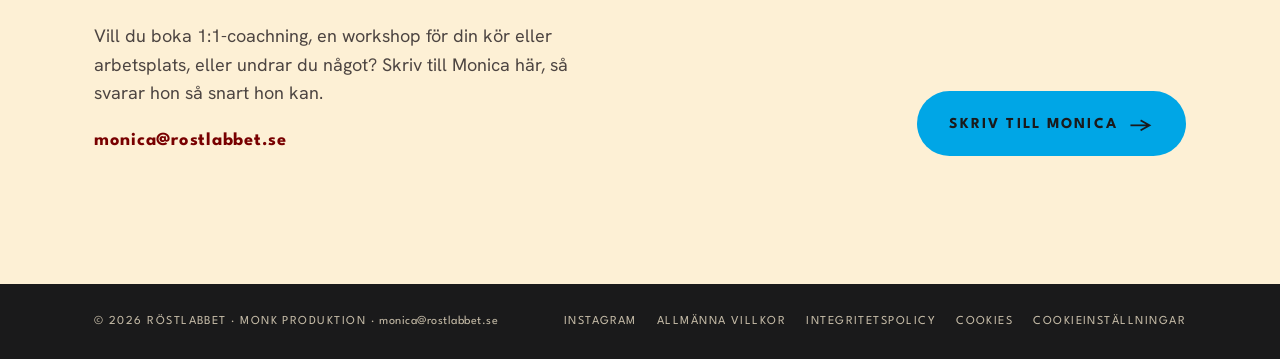
==== commit 8cfae6d8: "Monica-fotot i linje med rubriken Hej, jag heter Monica Co-Authored-By: Claude Opus 5.5 <noreply@ant" ====
--- a/index.html
+++ b/index.html
@@ -216,7 +216,9 @@
 
 /* monica */
 .monica{background:var(--cream-2)}
-.monica .wrap{display:grid;grid-template-columns:.85fr 1.15fr;gap:clamp(32px,6vw,88px);align-items:center}
+.monica .wrap{display:grid;grid-template-columns:.85fr 1.15fr;gap:clamp(32px,6vw,88px);align-items:start}
+/* fotots överkant i linje med rubriken "Hej, jag heter Monica" */
+.monica .photo{margin-top:calc(40px + .2425 * clamp(2.7rem,6.4vw,5rem))}
 .photo{aspect-ratio:4/5;max-width:100%;border-radius:0;background:linear-gradient(170deg,#2a2a2b,#111);color:var(--cream);display:grid;place-items:end center;padding:26px;font-family:var(--f-label);letter-spacing:.14em;text-transform:uppercase;font-size:.76rem;text-align:center}
 .photo span{outline:2px dashed var(--cream);outline-offset:4px;padding:4px 8px}
 .monica h2{margin-bottom:24px}
@@ -224,7 +226,7 @@
 blockquote{margin:36px 0 0;padding:0;font-family:var(--f-quote);font-style:italic;color:var(--vocal);font-size:clamp(1.3rem,2.2vw,1.7rem);line-height:1.45}
 .cvt{display:block;margin-top:28px;width:220px;height:auto;max-width:100%}
 blockquote cite{display:block;margin-top:14px;font-family:var(--f-label);font-style:normal;font-weight:700;text-transform:uppercase;letter-spacing:.2em;font-size:.76rem;color:var(--ink)}
-@media (max-width:860px){.monica .wrap{grid-template-columns:1fr}.photo{max-width:340px}}
+@media (max-width:860px){.monica .wrap{grid-template-columns:1fr}.photo{max-width:340px}.monica .photo{margin-top:0}}
 
 /* voices */
 .voices h2{text-align:center}
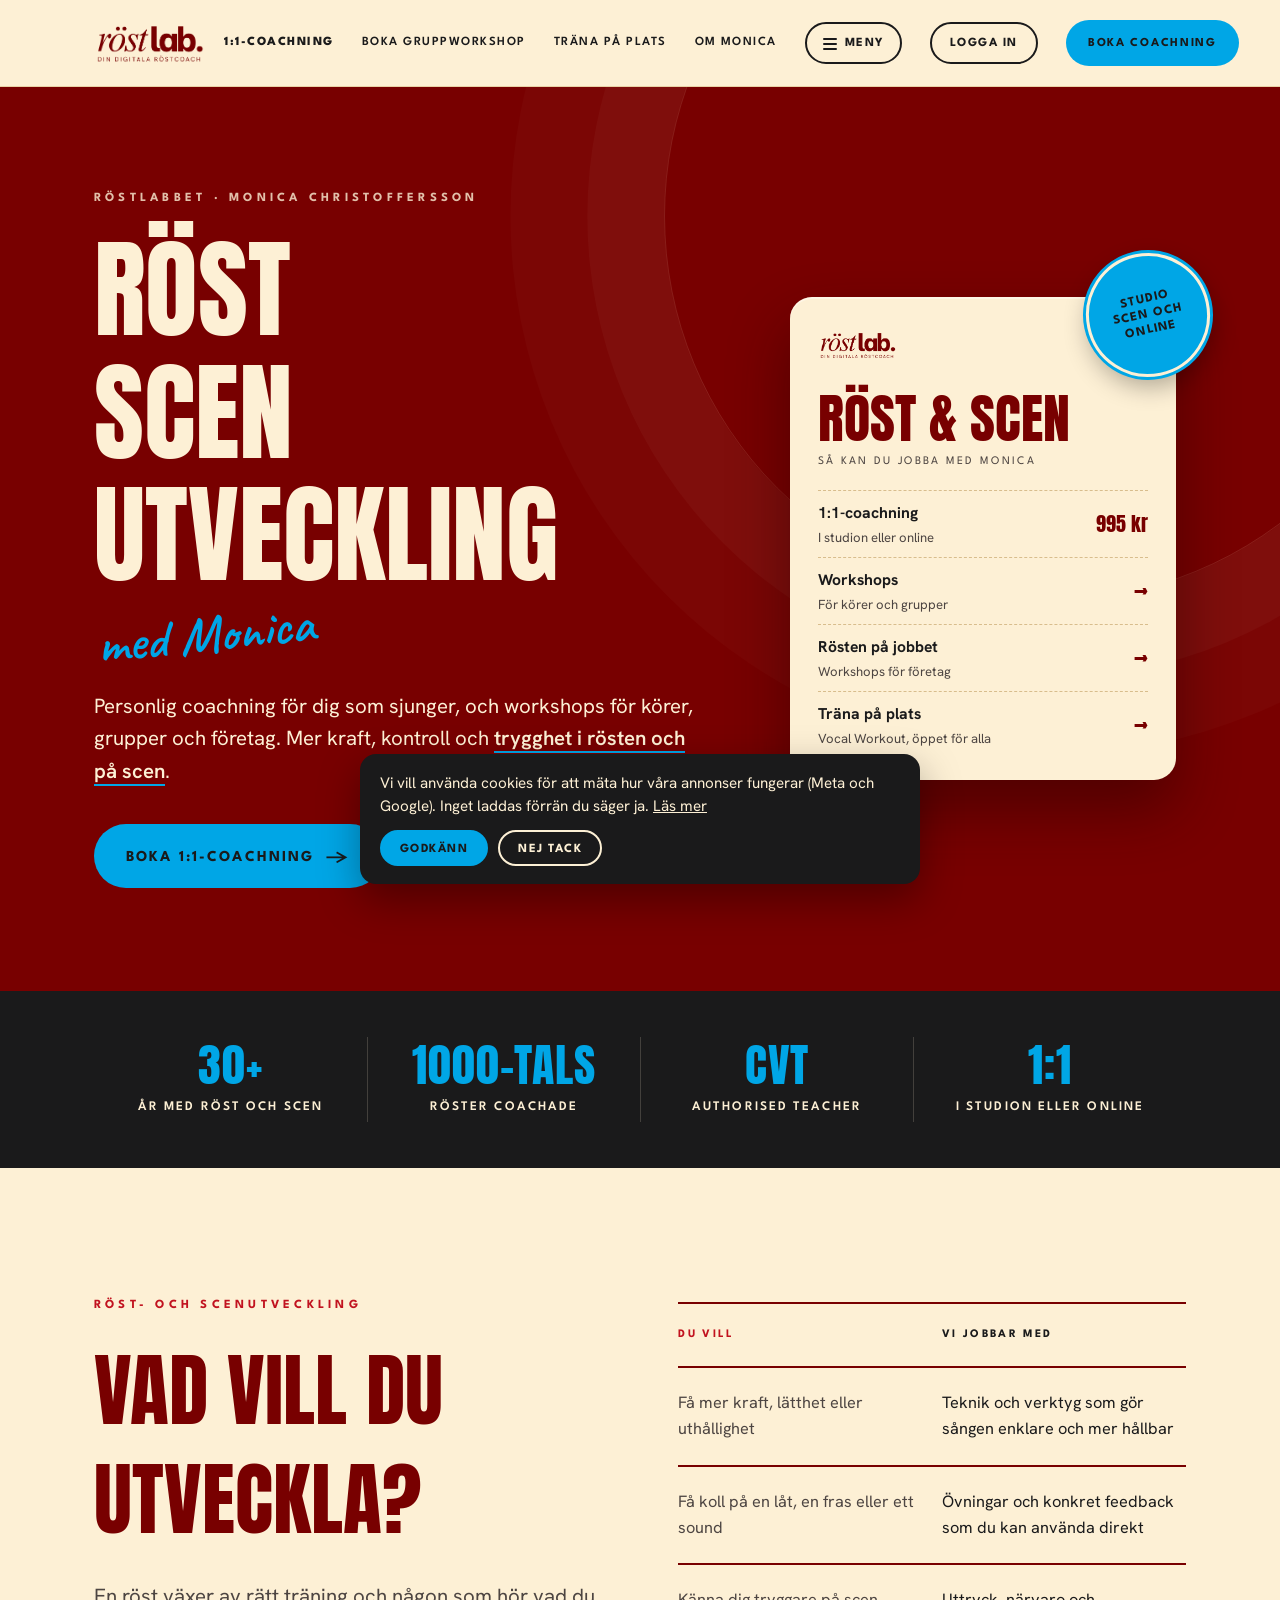
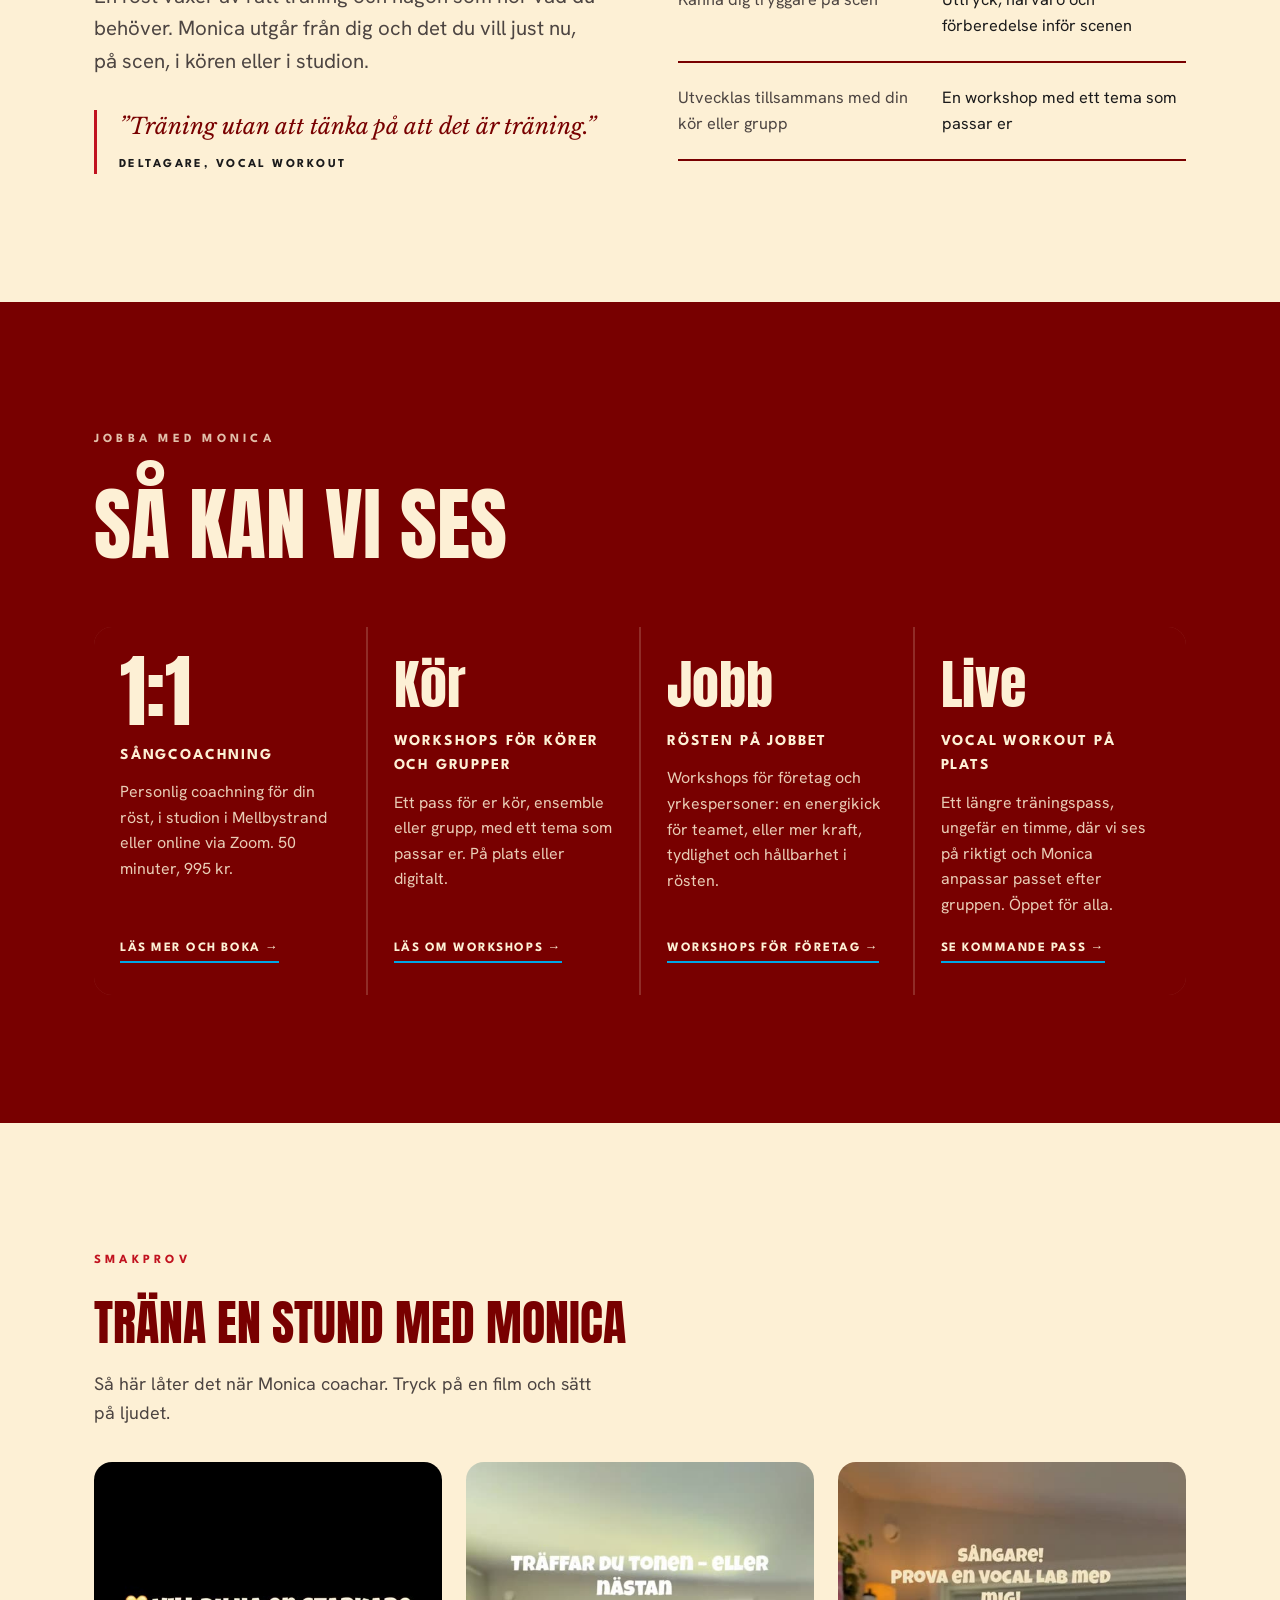
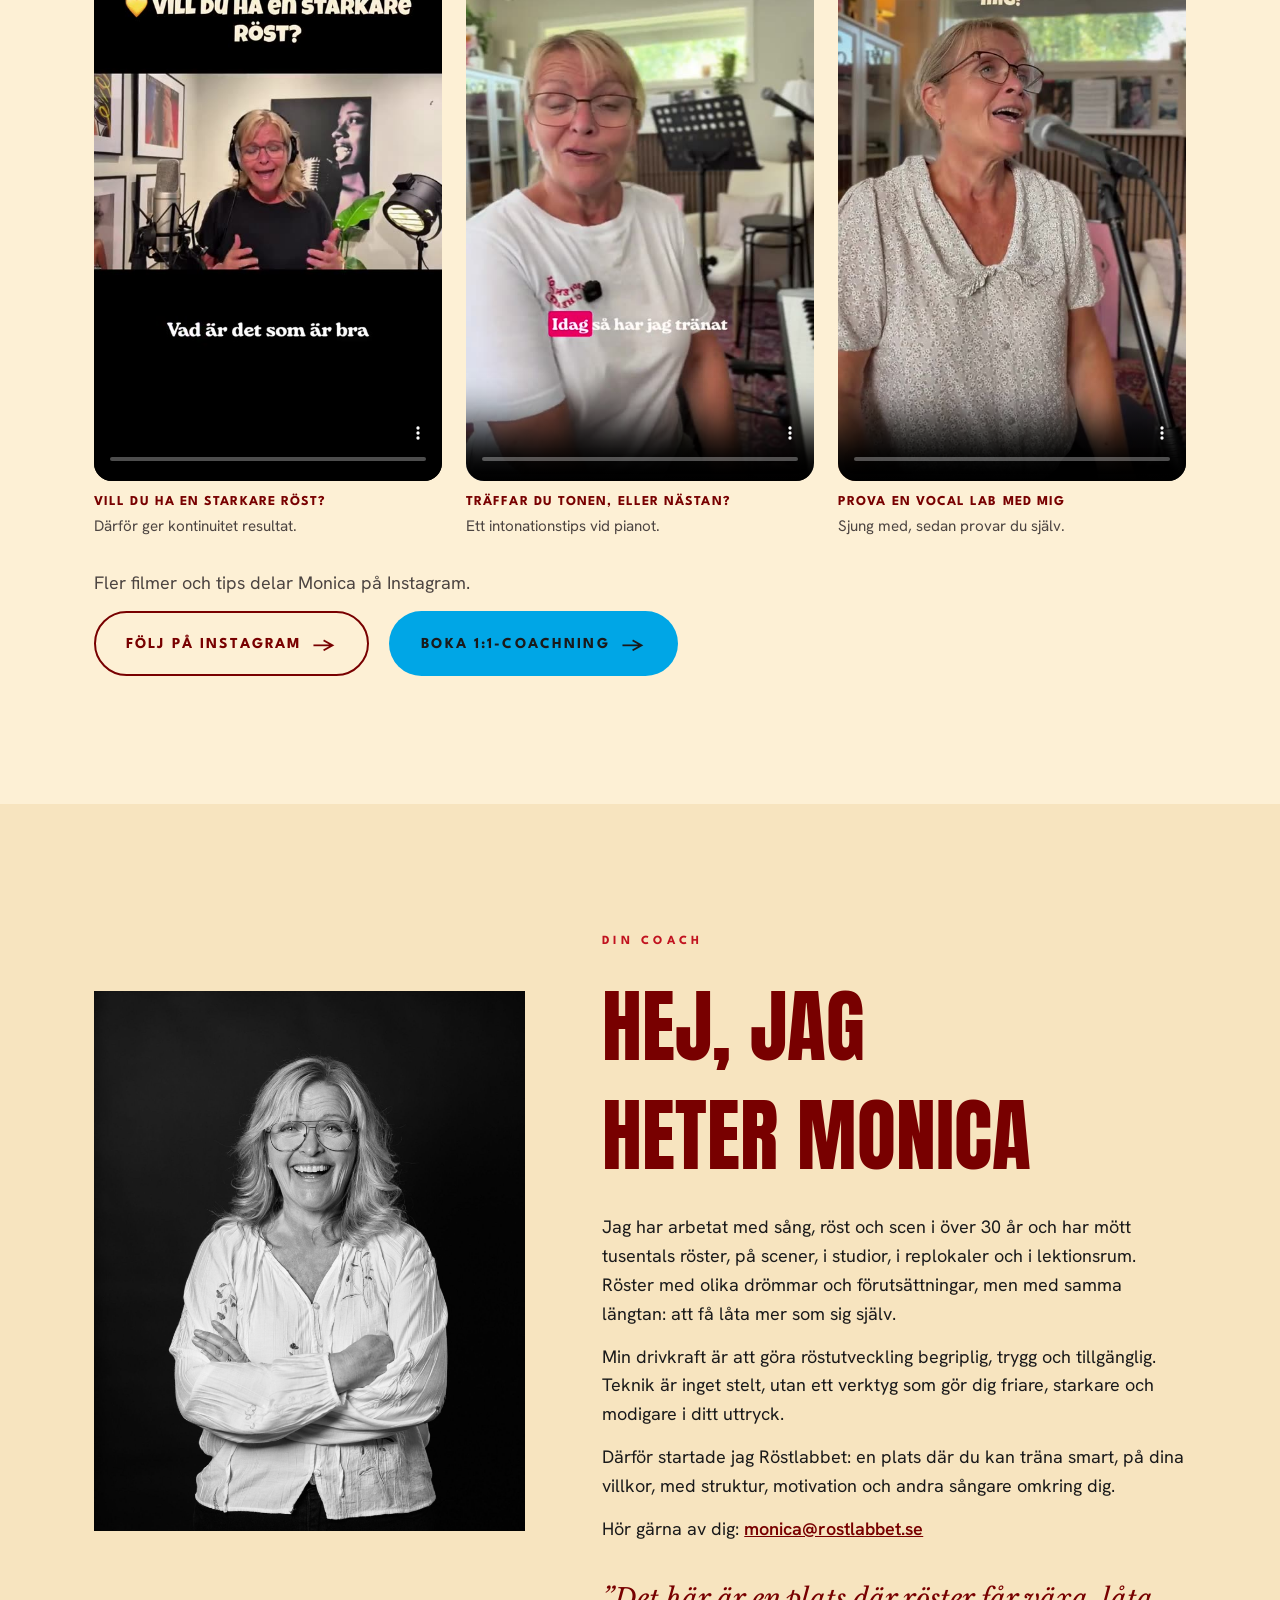
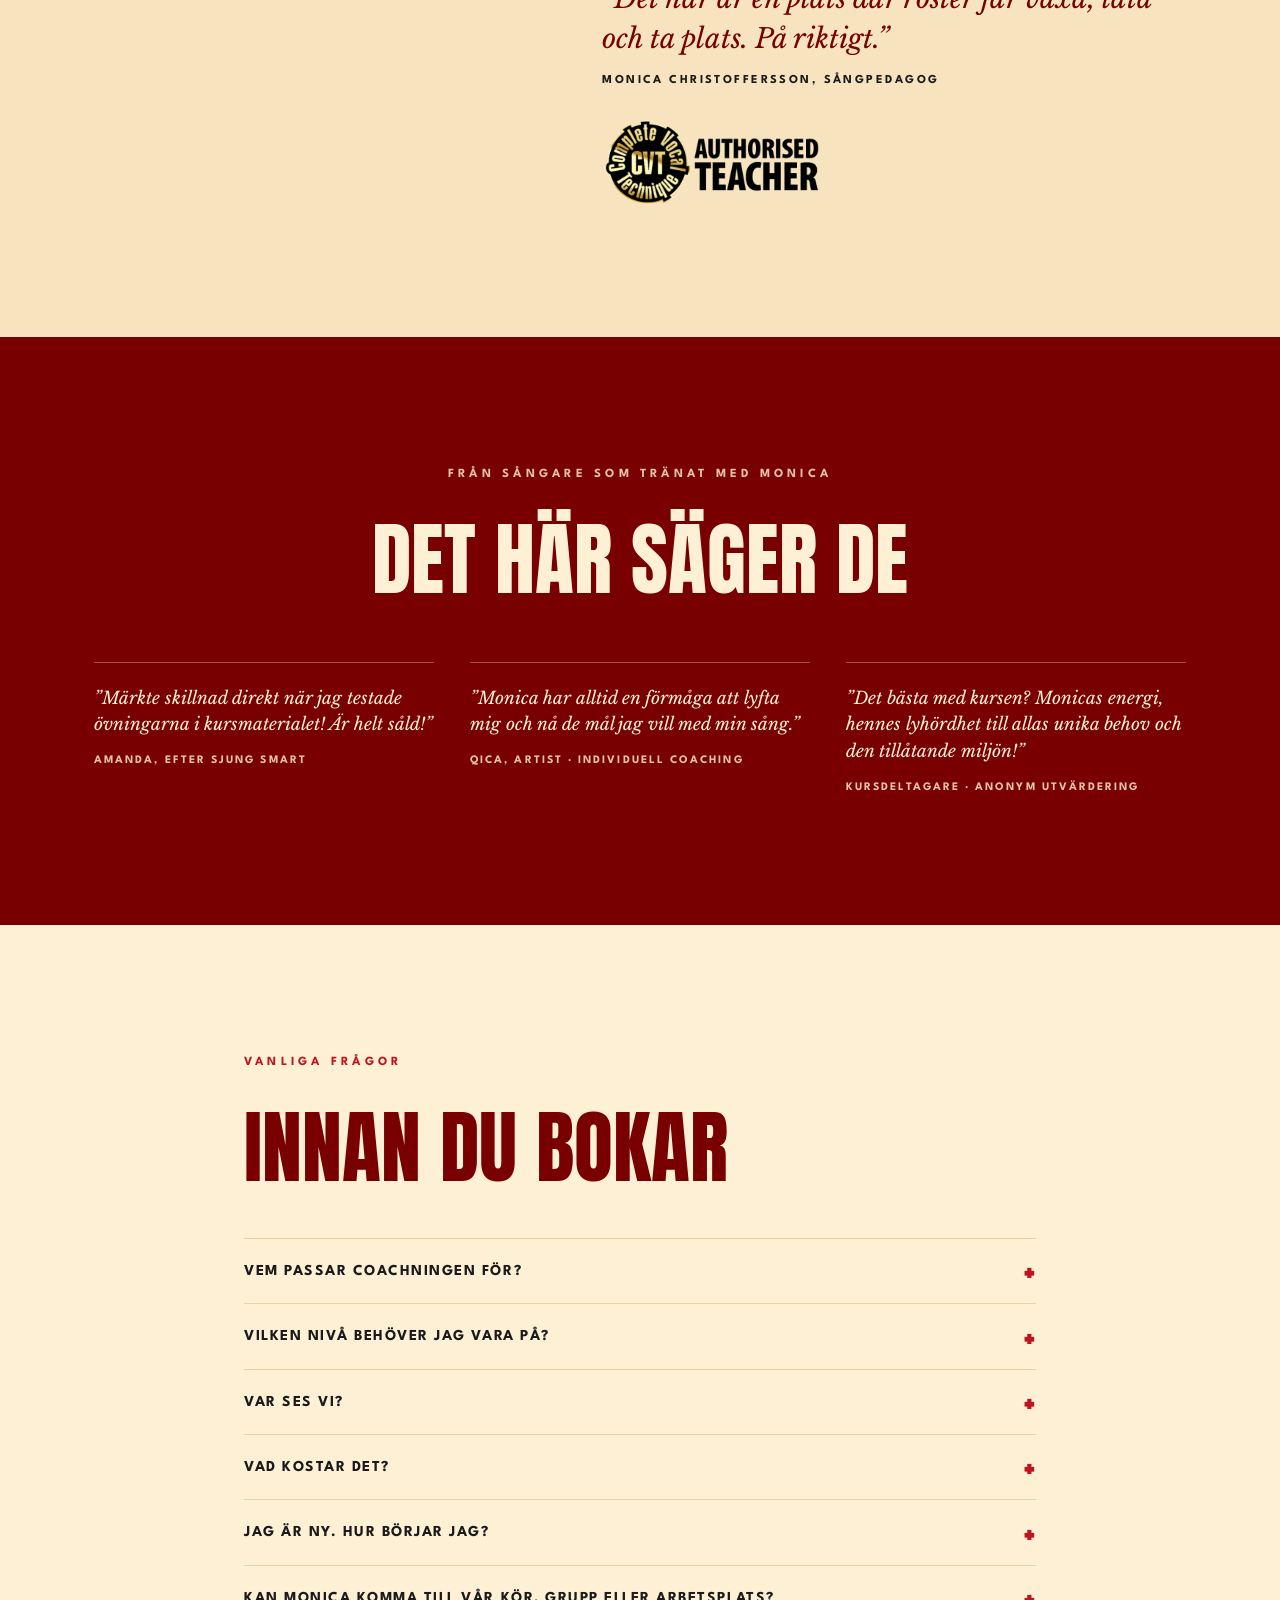
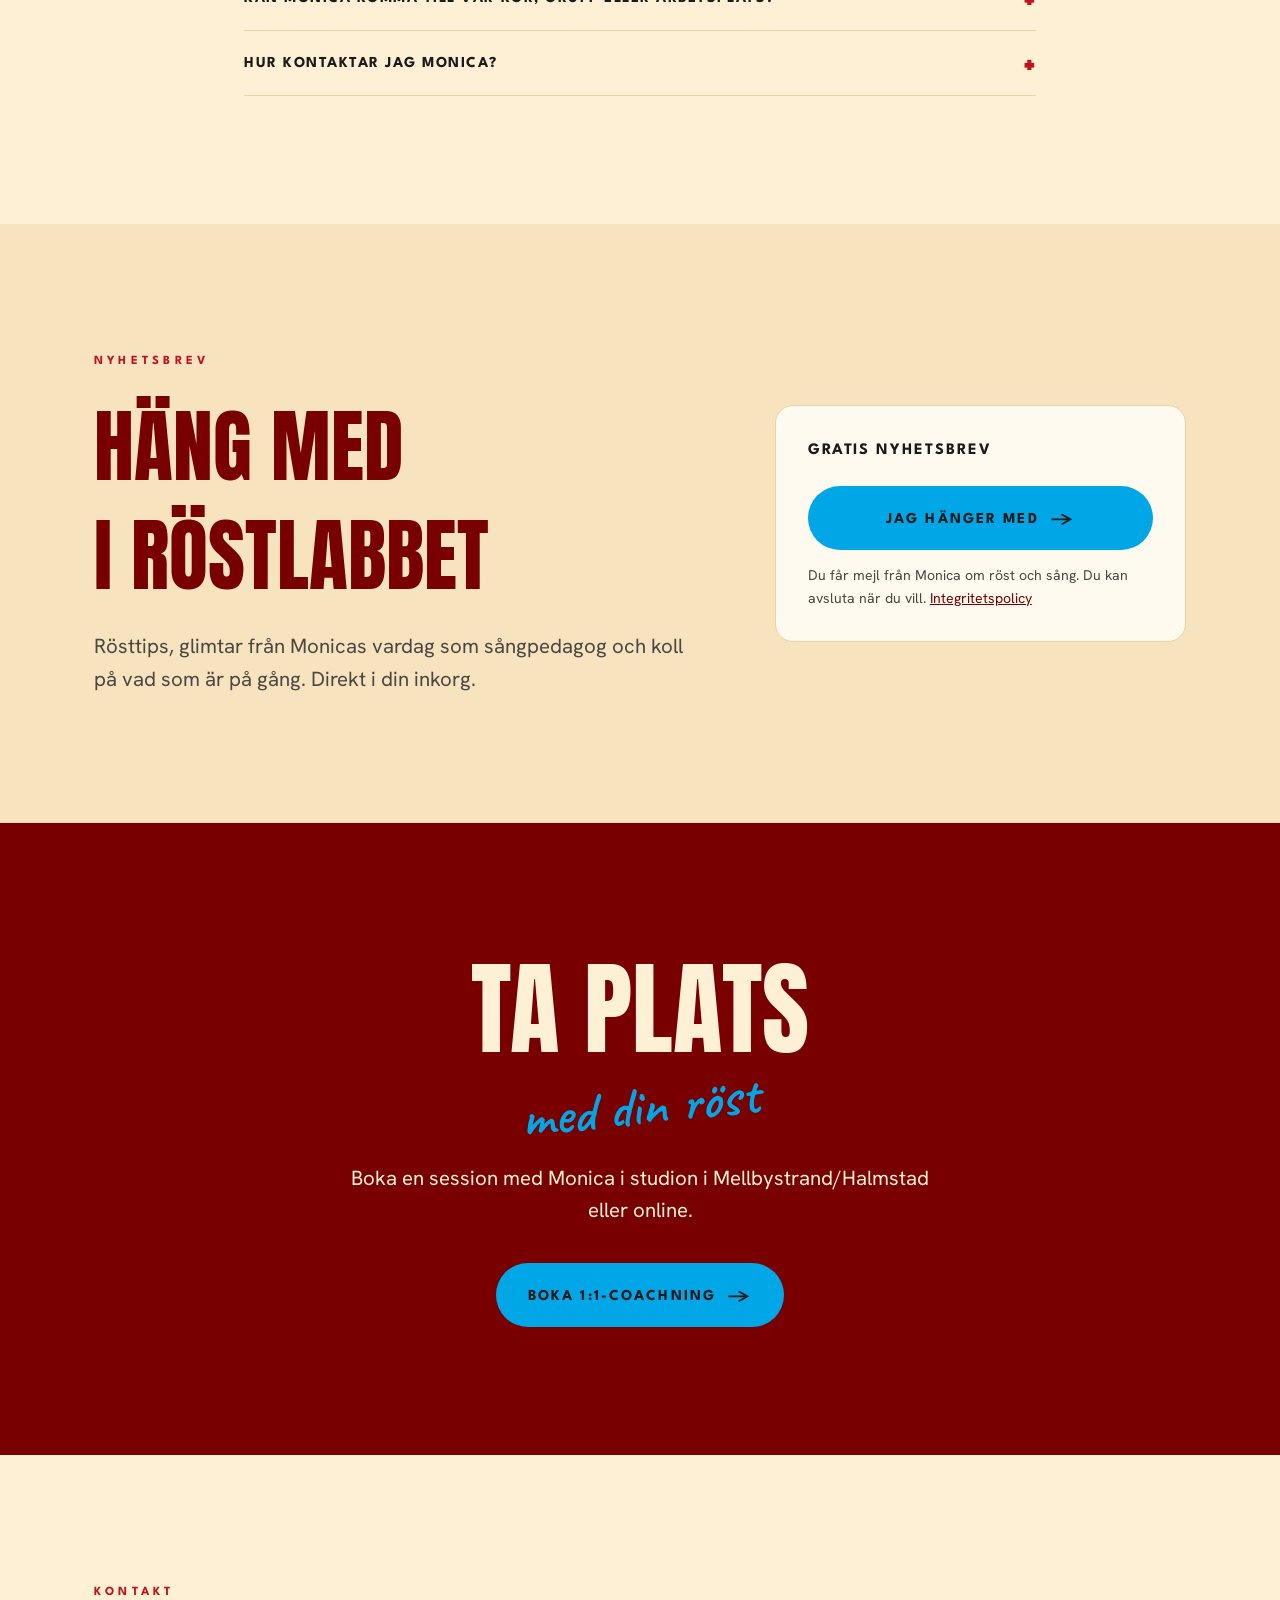
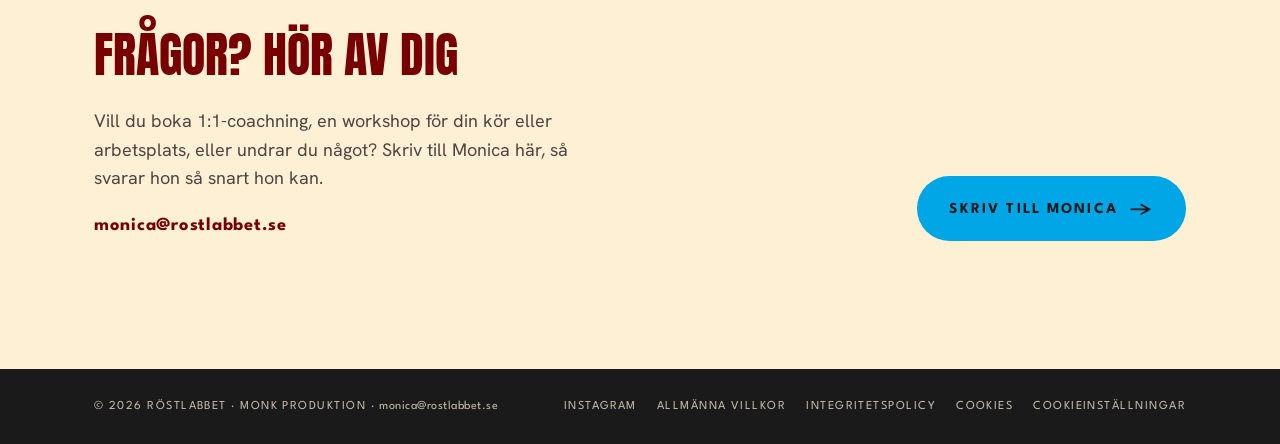
==== commit fbe96c48: "Faktaremsan sticker ut: mörkt band, stora blå siffror Co-Authored-By: Claude Opus 5.5 <noreply@anthr" ====
--- a/index.html
+++ b/index.html
@@ -136,9 +136,11 @@
 @media (max-width:480px){.stamp{right:-8px;top:-46px;width:104px;height:104px;font-size:.68rem}}
 
 /* proof */
-.proof{border-bottom:1px solid var(--line)}
-.proof .wrap{display:flex;flex-wrap:wrap;justify-content:space-between;gap:16px 36px;padding-block:24px;font-family:var(--f-label);text-transform:uppercase;letter-spacing:.14em;font-size:.8rem;font-weight:600}
-.proof b{font-family:var(--f-display);font-weight:400;font-size:1.7rem;letter-spacing:.02em;color:var(--vocal);margin-right:8px;vertical-align:-3px}
+.proof{background:var(--ink);color:var(--cream)}
+.proof .wrap{display:grid;grid-template-columns:repeat(4,minmax(0,1fr));gap:0;padding-block:clamp(30px,4vw,46px);font-family:var(--f-label);text-transform:uppercase;letter-spacing:.16em;font-size:.82rem;font-weight:600;text-align:center}
+.proof span{padding:4px 16px;border-left:1px solid rgba(253,240,213,.18)}
+.proof span:first-child{border-left:0}
+.proof b{display:block;font-family:var(--f-display);font-weight:400;font-size:clamp(2.2rem,3.6vw,3.2rem);line-height:1.05;white-space:nowrap;letter-spacing:.02em;color:var(--lab);margin:0 0 8px}
 
 /* gym analogy */
 .gym .wrap{display:grid;grid-template-columns:1fr 1fr;gap:clamp(32px,6vw,88px);align-items:start}
@@ -312,8 +314,10 @@
   .hero .ctas .sub{width:100%;text-align:center}
   .mcard{padding:22px 22px 18px}
   .mcard .title{font-size:2.8rem}
-  .proof .wrap{display:grid;grid-template-columns:1fr 1fr;gap:14px 18px;font-size:.72rem}
-  .proof b{display:block;margin:0 0 2px;font-size:1.9rem}
+  .proof .wrap{grid-template-columns:1fr 1fr;gap:22px 0;font-size:.72rem;letter-spacing:.12em}
+  .proof span{padding:0 10px}
+  .proof span:nth-child(3){border-left:0}
+  .proof b{margin:0 0 4px;font-size:clamp(1.8rem,10vw,2.4rem)}
   .gym-row{grid-template-columns:1fr;gap:4px;padding:16px 0}
   .gym-row:first-child{display:none}
   .gym-row span:first-child{font-family:var(--f-label);font-weight:700;text-transform:uppercase;letter-spacing:.16em;font-size:.7rem;color:var(--signal)}
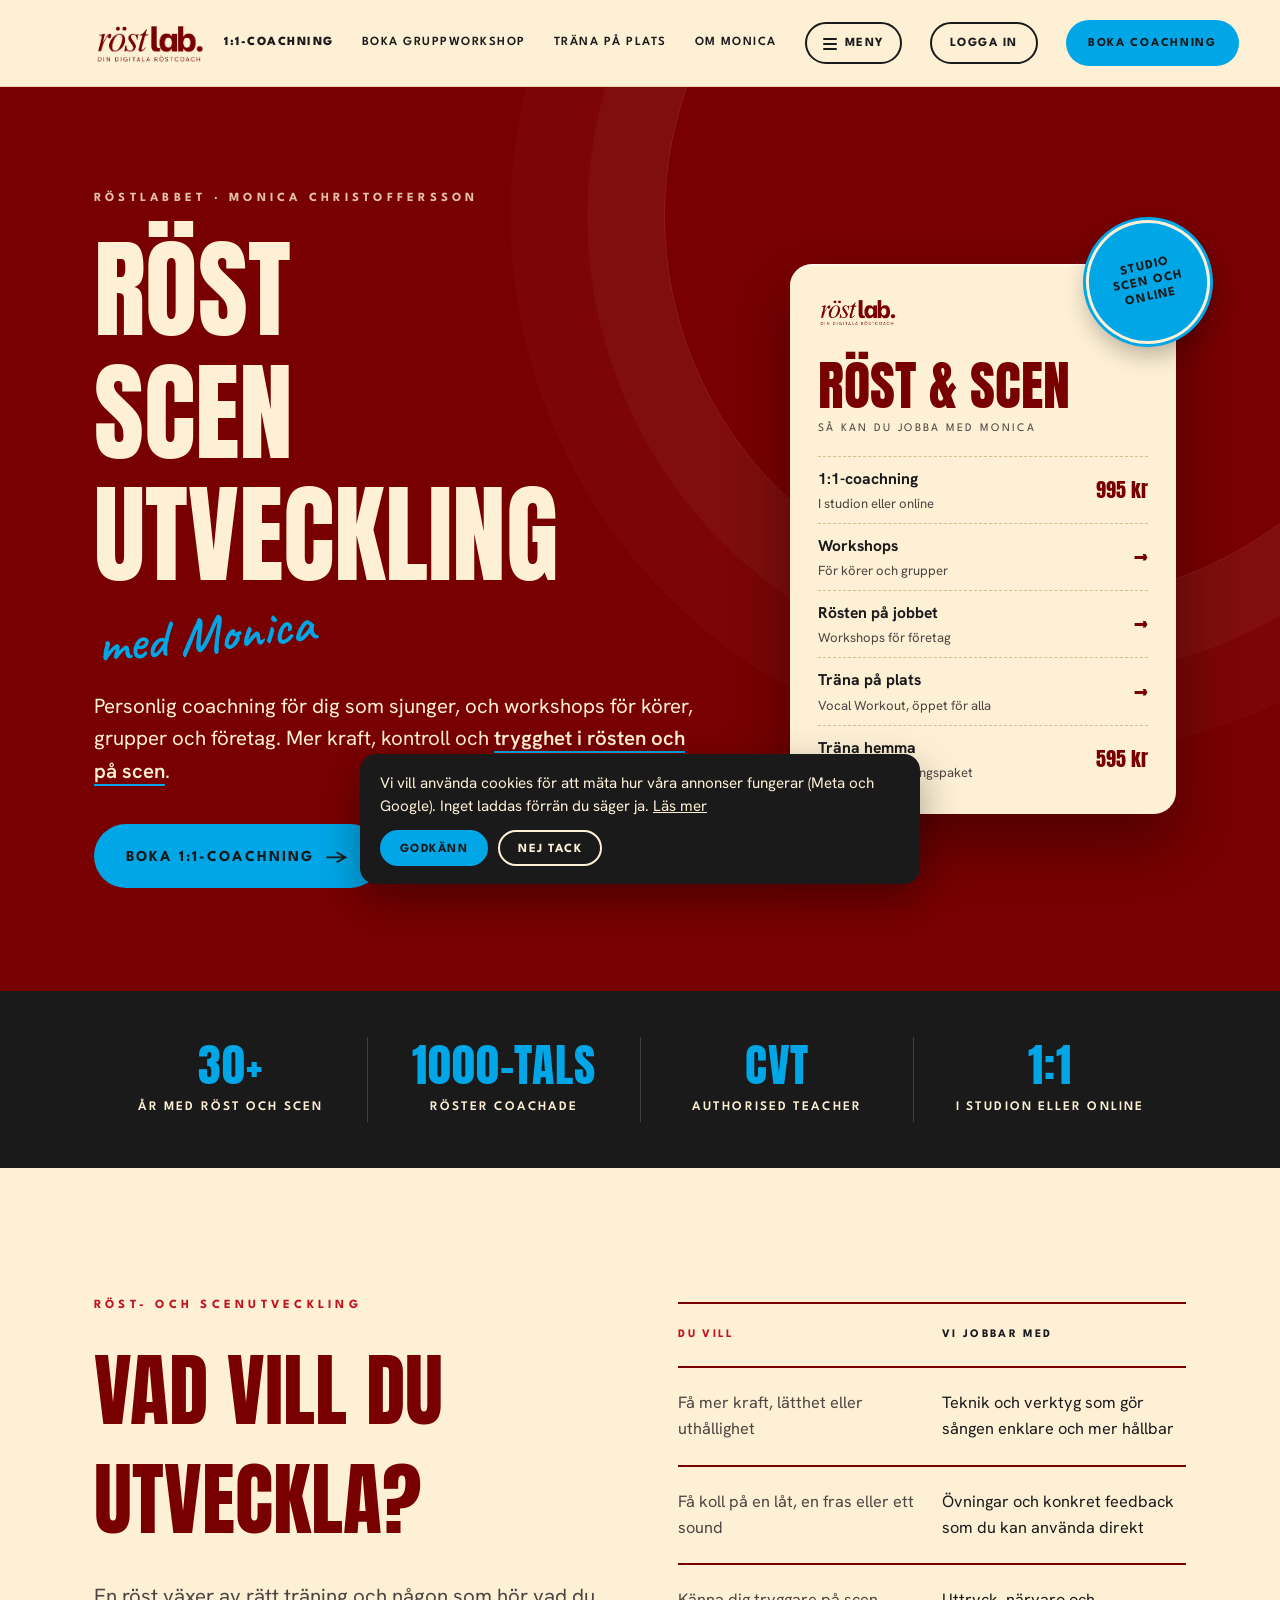
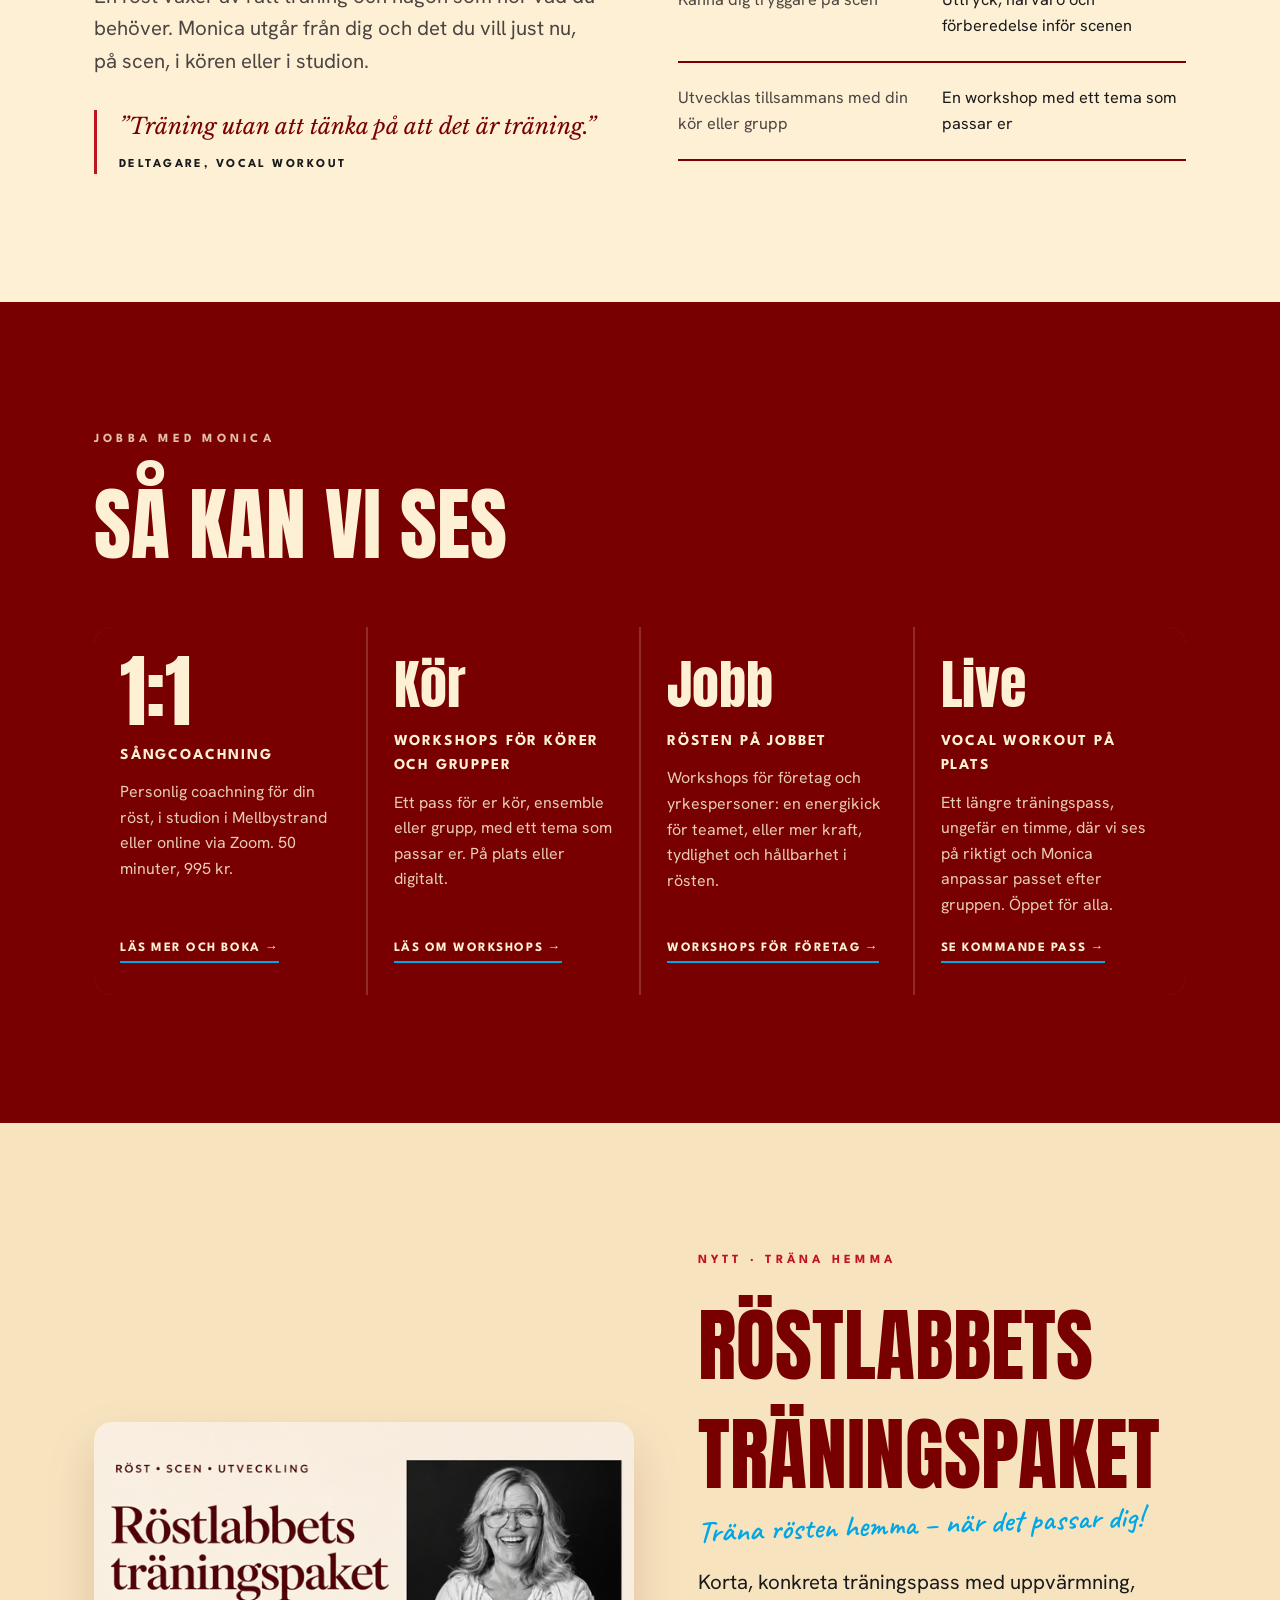
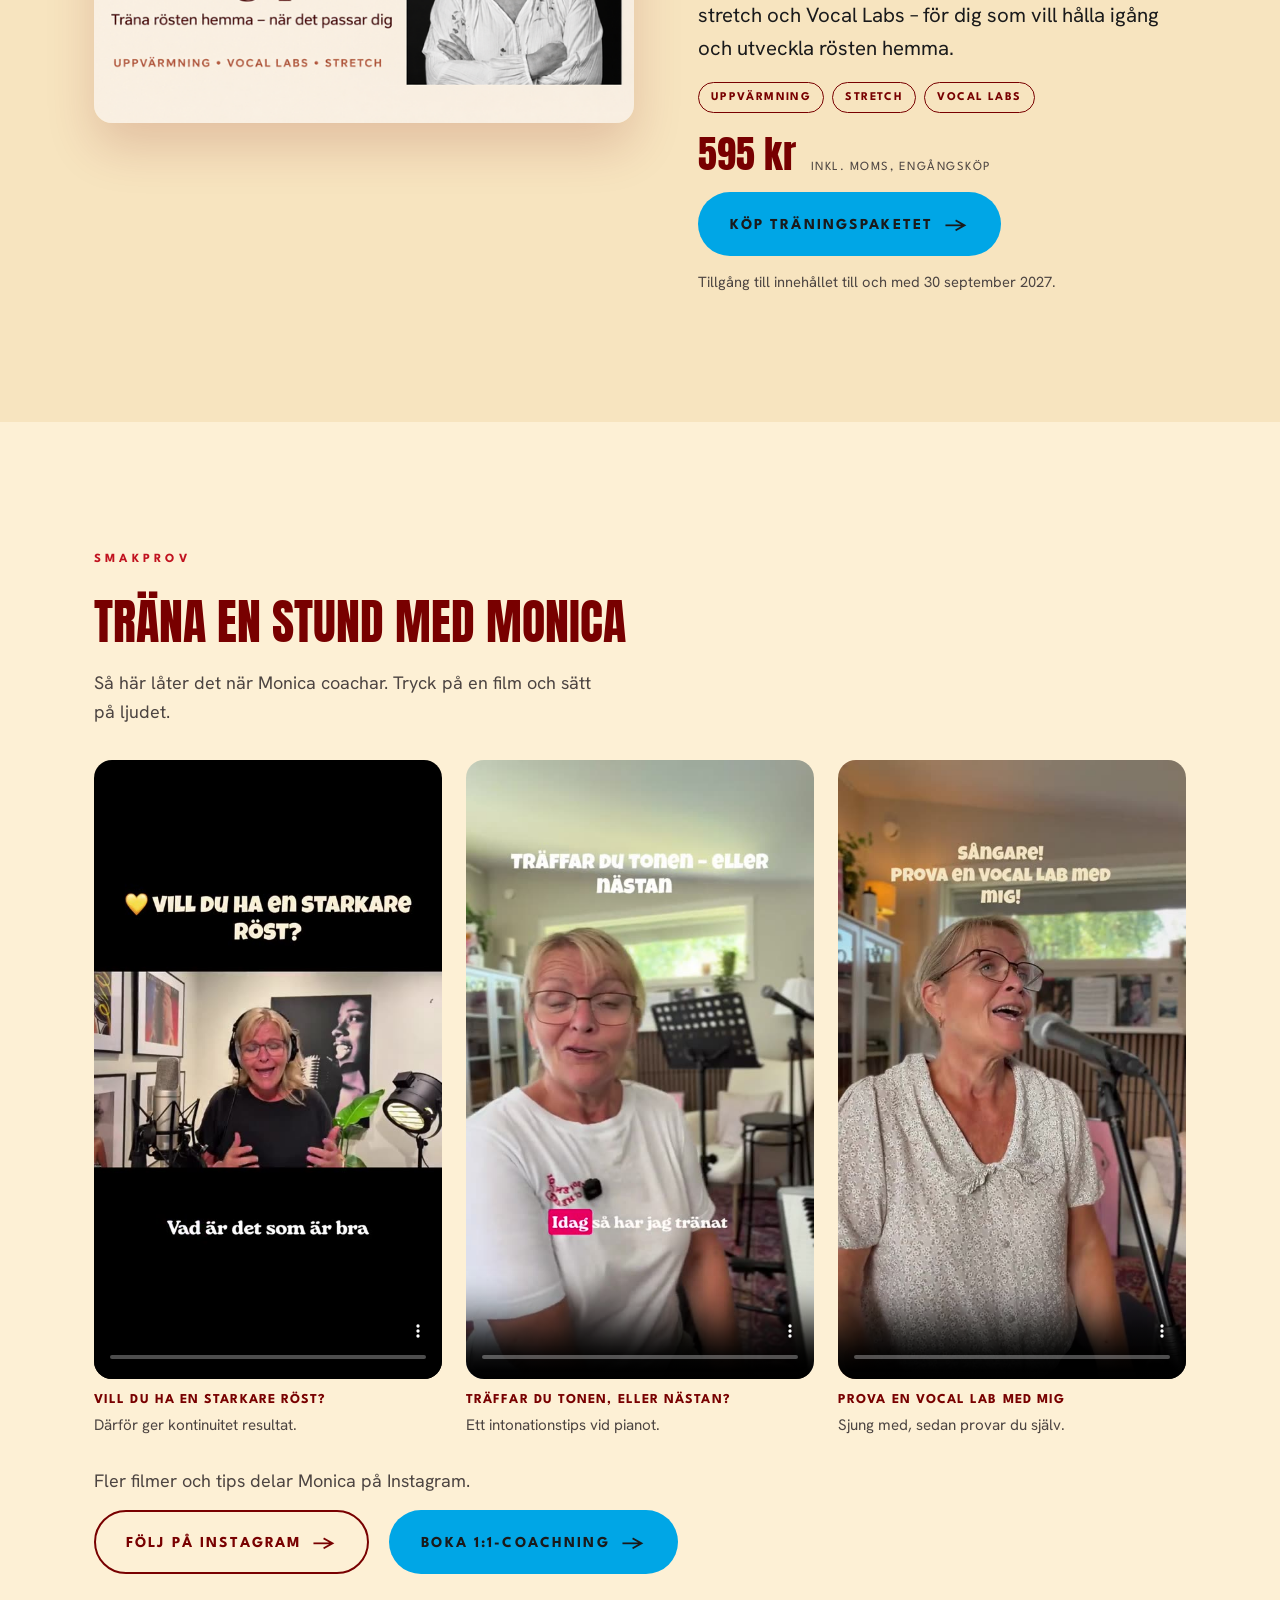
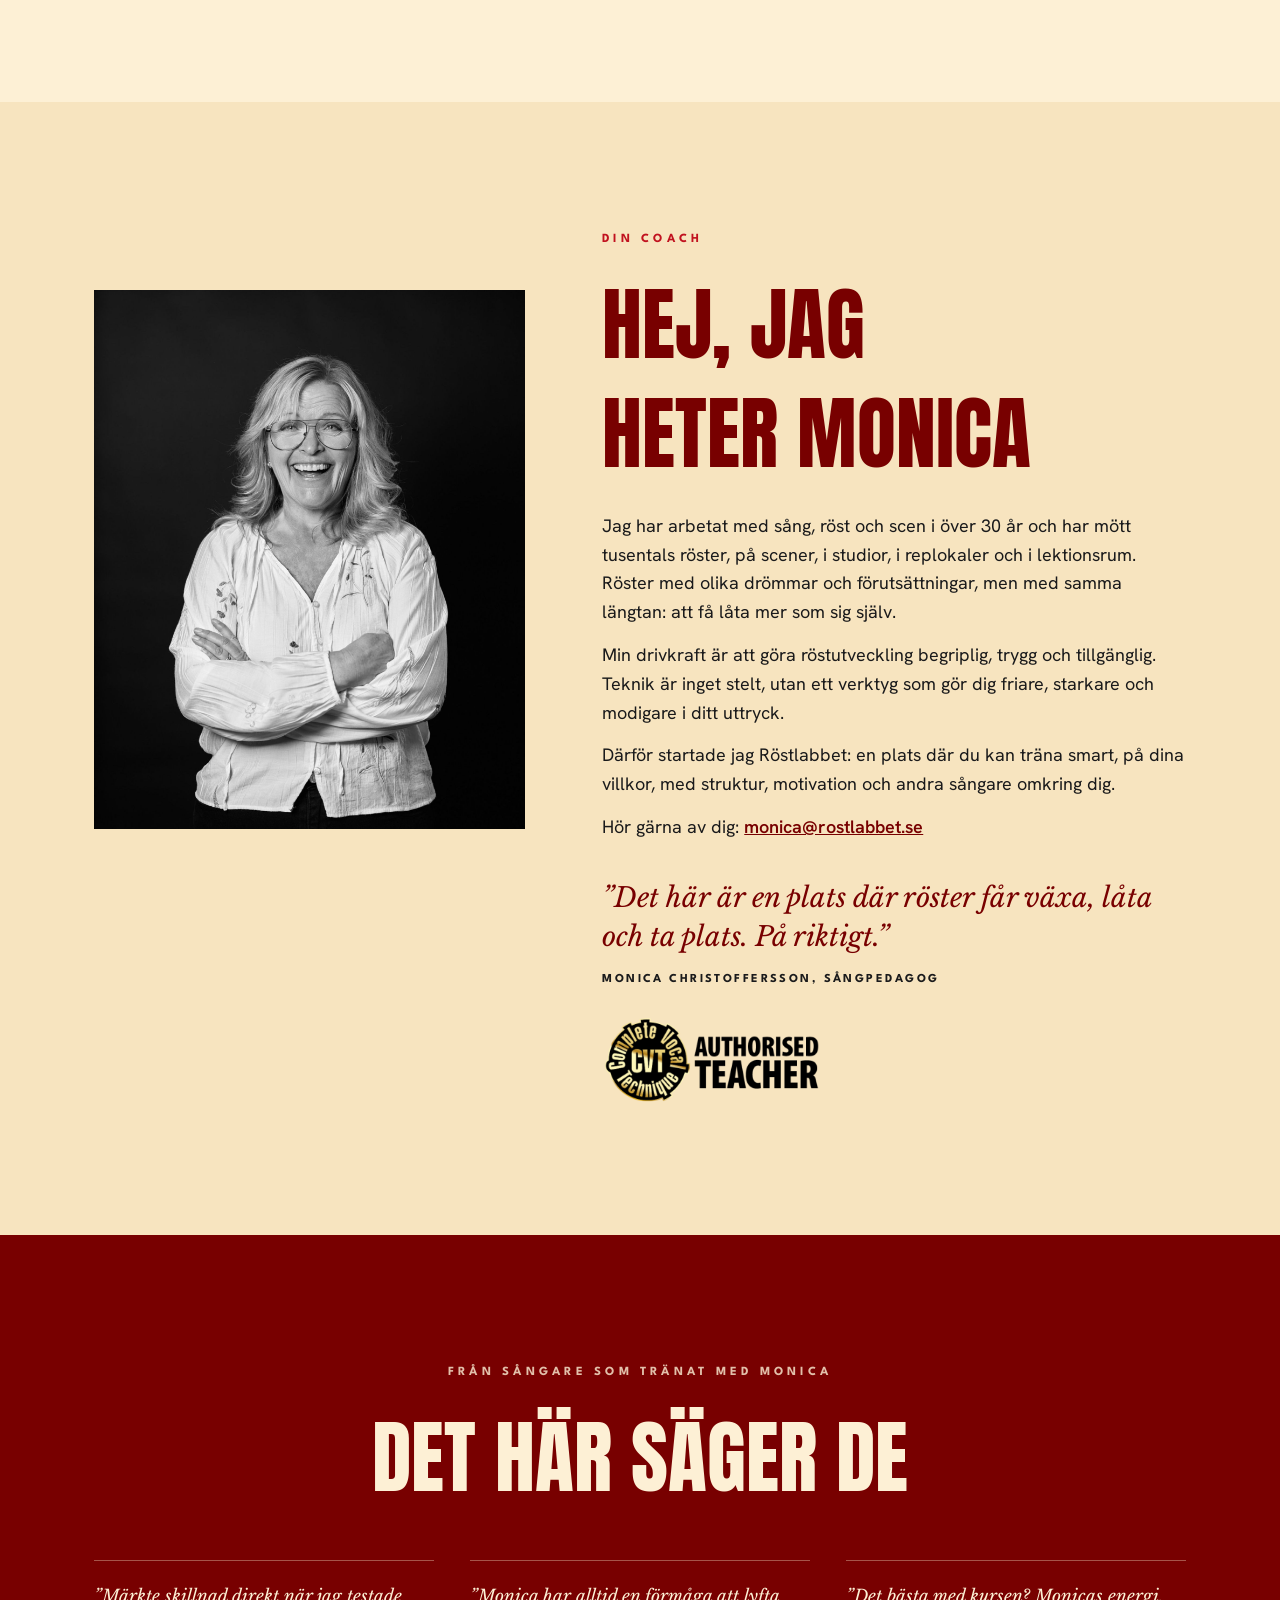
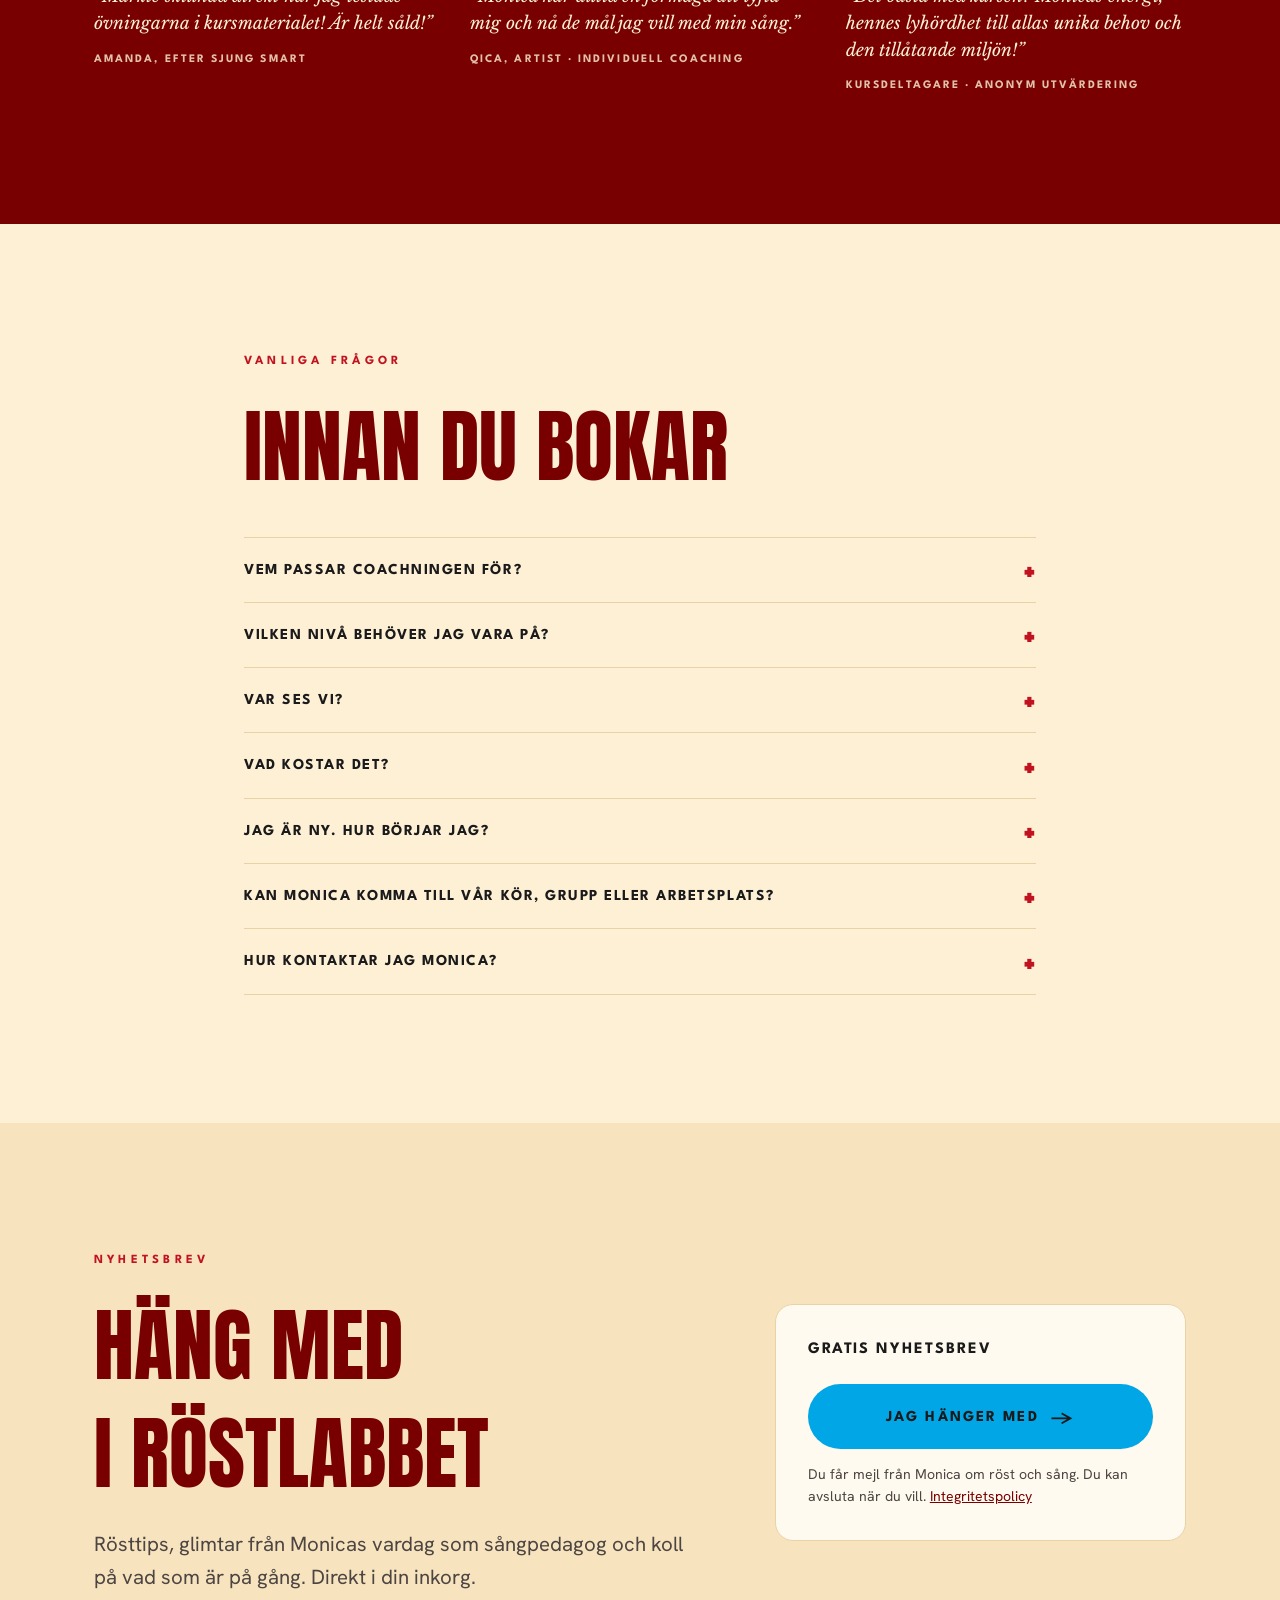
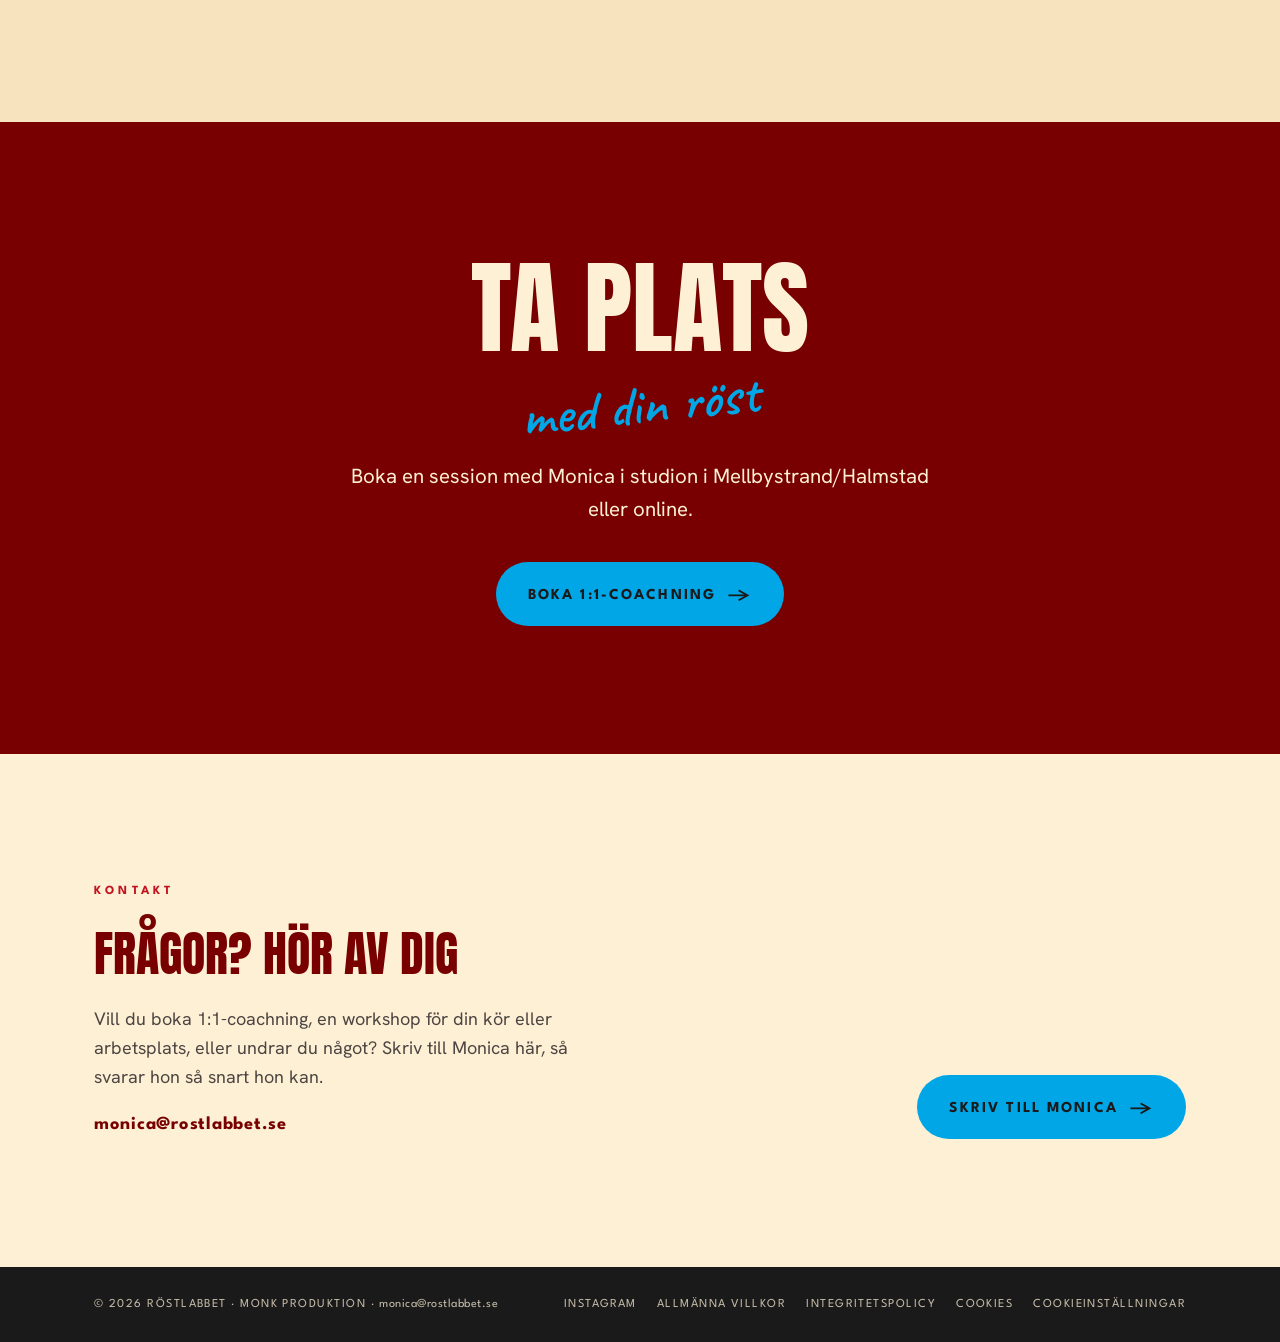
==== commit 6f9386d9: "Startsidan: Röstlabbets träningspaket (Zenler), egen sektion och rad i rutan högst upp Co-Authored-B" ====
--- a/index.html
+++ b/index.html
@@ -388,6 +388,20 @@
 .hero-g{margin-top:18px;font-size:.95rem;opacity:.9}
 /* offer cards */
 .item .n.sm{font-size:3.4rem;line-height:1}
+.paket{background:var(--cream-2)}
+.paket-grid{display:grid;grid-template-columns:minmax(0,1.05fr) minmax(0,.95fr);gap:clamp(28px,5vw,64px);align-items:center}
+@media (max-width:860px){.paket-grid{grid-template-columns:minmax(0,1fr)}}
+.paket-bild{display:block;border-radius:18px;overflow:hidden;box-shadow:0 24px 50px rgba(120,0,0,.16);transition:transform .2s ease}
+.paket-bild:hover{transform:translateY(-3px)}
+.paket-bild img{display:block;width:100%;height:auto}
+.paket-text h2{margin-bottom:6px}
+.paket-under{font-family:var(--f-script);font-weight:600;color:var(--lab);font-size:clamp(1.5rem,2.4vw,2rem);line-height:1.15;margin:0 0 16px;transform:rotate(-2deg);transform-origin:left}
+.paket-chips{list-style:none;margin:18px 0 0;padding:0;display:flex;flex-wrap:wrap;gap:8px}
+.paket-chips li{font-family:var(--f-label);font-weight:700;text-transform:uppercase;letter-spacing:.12em;font-size:.74rem;border:1.5px solid var(--vocal);color:var(--vocal);border-radius:999px;padding:6px 12px 4px}
+.paket-pris{margin:22px 0 18px;font-family:var(--f-display);font-size:2.4rem;line-height:1;color:var(--vocal)}
+.paket-pris small{font-family:var(--f-label);font-size:.78rem;letter-spacing:.12em;text-transform:uppercase;color:var(--ink-soft);margin-left:6px}
+.paket-text .fine{margin-top:14px;font-size:.92rem;color:var(--ink-soft)}
+@media (prefers-reduced-motion:reduce){.paket-bild{transition:none}.paket-bild:hover{transform:none}}
 .item a.go{margin-top:auto;padding-top:8px;font-family:var(--f-label);font-weight:700;text-transform:uppercase;letter-spacing:.12em;font-size:.8rem;text-decoration:none;color:var(--cream);border-bottom:2px solid var(--lab);align-self:flex-start;padding-bottom:3px}
 .item a.go:hover{color:#fff;border-color:#fff}
 </style>
@@ -439,6 +453,7 @@
           <div><dt><a href="workshops.html">Workshops</a><small>För körer och grupper</small></dt><dd>→</dd></div>
           <div><dt><a href="workshops.html#foretag">Rösten på jobbet</a><small>Workshops för företag</small></dt><dd>→</dd></div>
           <div><dt><a href="pa-plats.html">Träna på plats</a><small>Vocal Workout, öppet för alla</small></dt><dd>→</dd></div>
+          <div><dt><a href="#traningspaket">Träna hemma</a><small>Röstlabbets träningspaket</small></dt><dd>595 kr</dd></div>
         </dl>
         <div class="stamp" aria-hidden="true">Studio<br>scen och<br>online</div>
       </div>
@@ -512,6 +527,23 @@
   </div>
 </section>
 
+<!-- TRÄNINGSPAKETET: säljs i Zenler (engångsköp). Tillgång t.o.m. 30 sep 2027. -->
+<section class="band paket" id="traningspaket">
+  <div class="wrap paket-grid">
+    <a class="paket-bild" href="https://rostlabbet.newzenler.com/courses/o8zakdvc" rel="noopener"><img src="media/traningspaket.png" alt="Röstlabbets träningspaket: uppvärmning, Vocal Labs och stretch, med Monica" width="640" height="357" loading="lazy"></a>
+    <div class="paket-text">
+      <p class="kicker">Nytt · Träna hemma</p>
+      <h2>Röstlabbets träningspaket</h2>
+      <p class="paket-under">Träna rösten hemma – när det passar dig!</p>
+      <p class="lede">Korta, konkreta träningspass med uppvärmning, stretch och Vocal Labs – för dig som vill hålla igång och utveckla rösten hemma.</p>
+      <ul class="paket-chips"><li>Uppvärmning</li><li>Stretch</li><li>Vocal Labs</li></ul>
+      <p class="paket-pris">595 kr <small>inkl. moms, engångsköp</small></p>
+      <a class="btn" href="https://rostlabbet.newzenler.com/courses/o8zakdvc" rel="noopener">Köp träningspaketet <span class="arrow" aria-hidden="true">→</span></a>
+      <p class="fine">Tillgång till innehållet till och med 30 september 2027.</p>
+    </div>
+  </div>
+</section>
+
 <section class="band" id="smakprov">
   <div class="wrap">
     <p class="kicker">Smakprov</p>
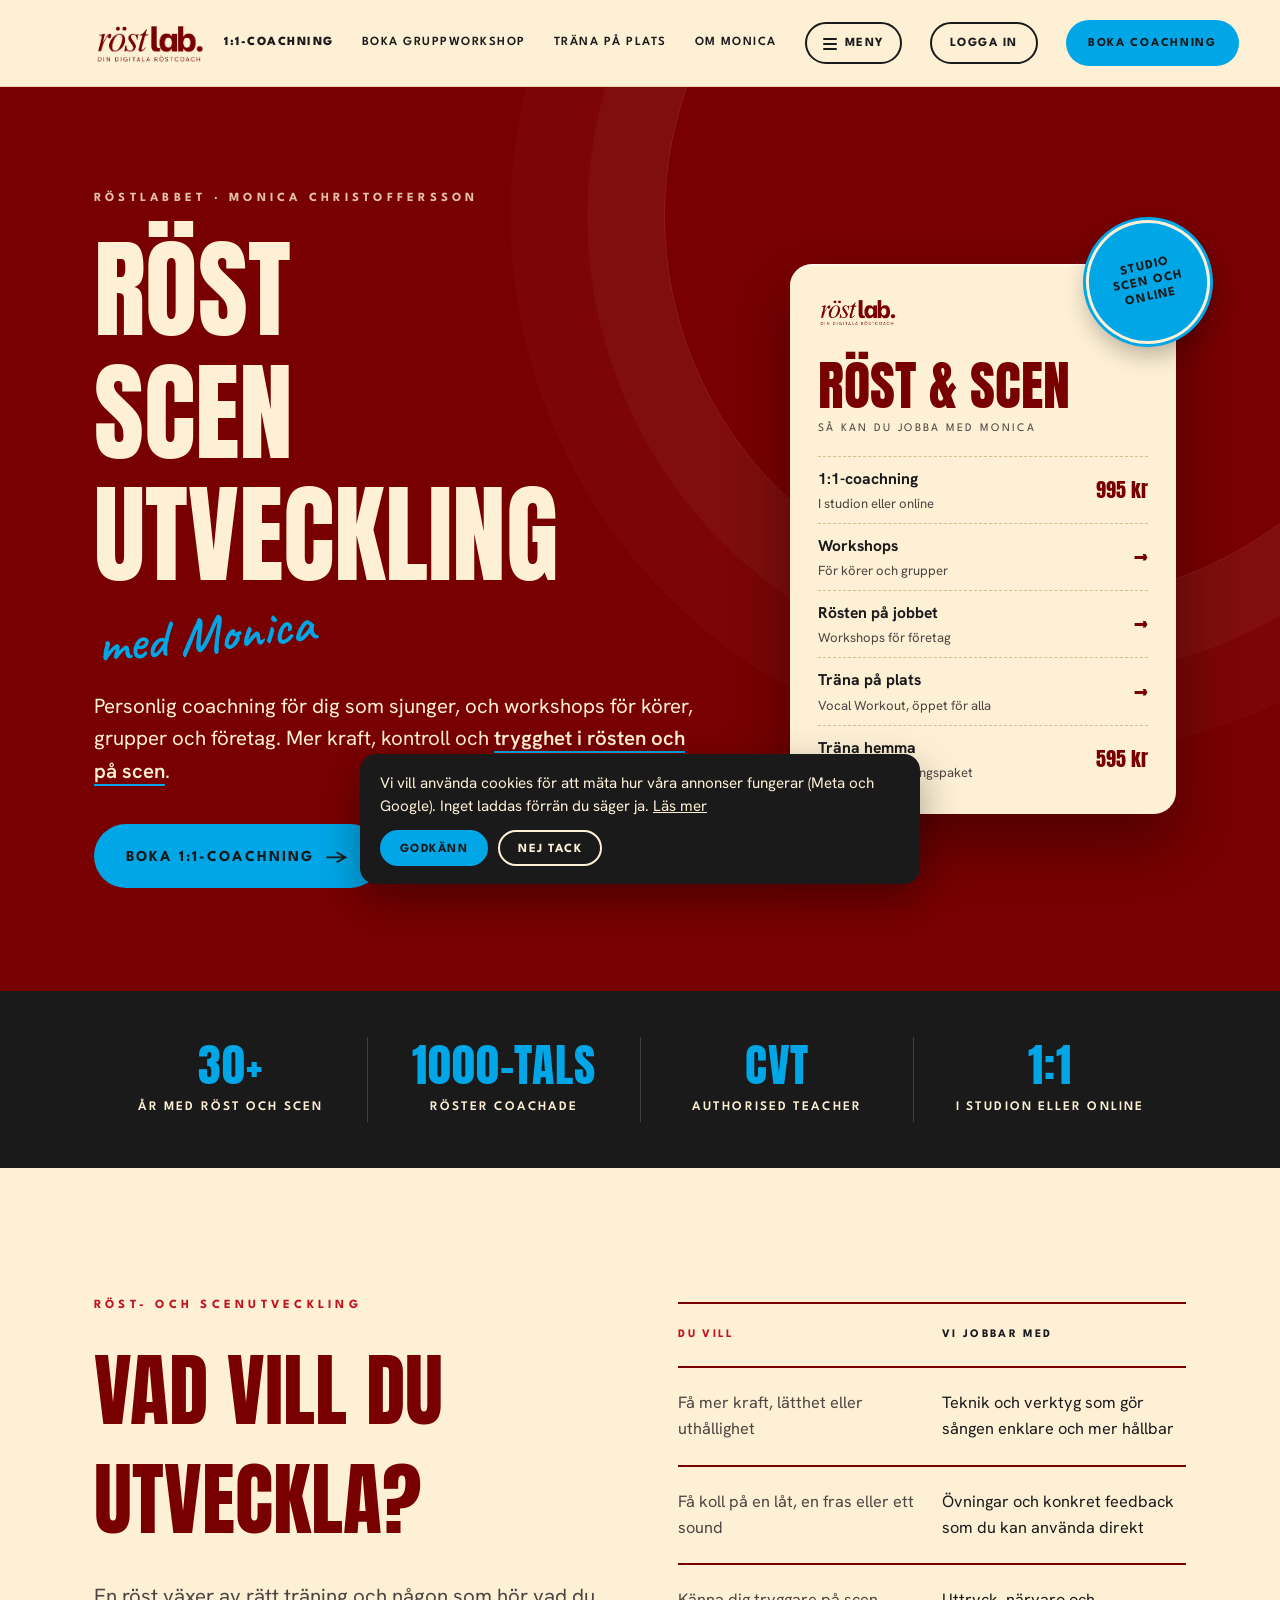
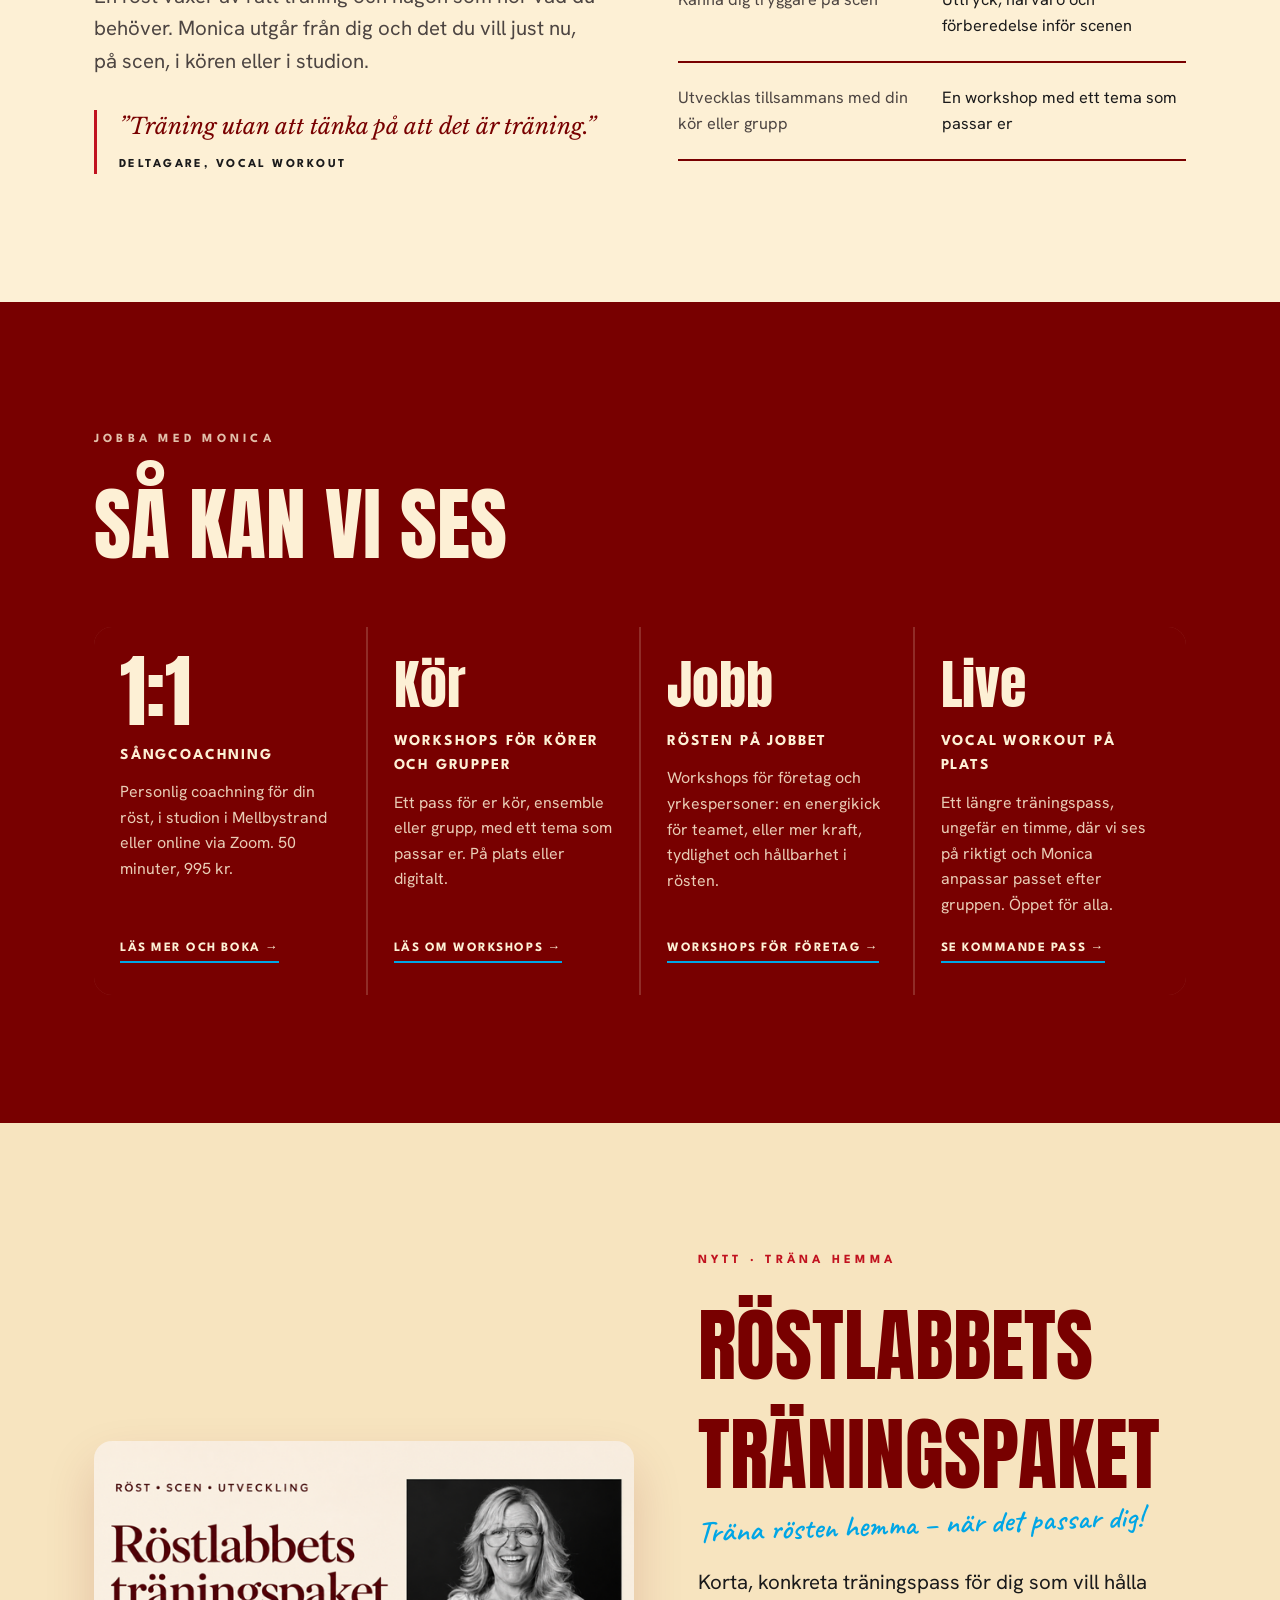
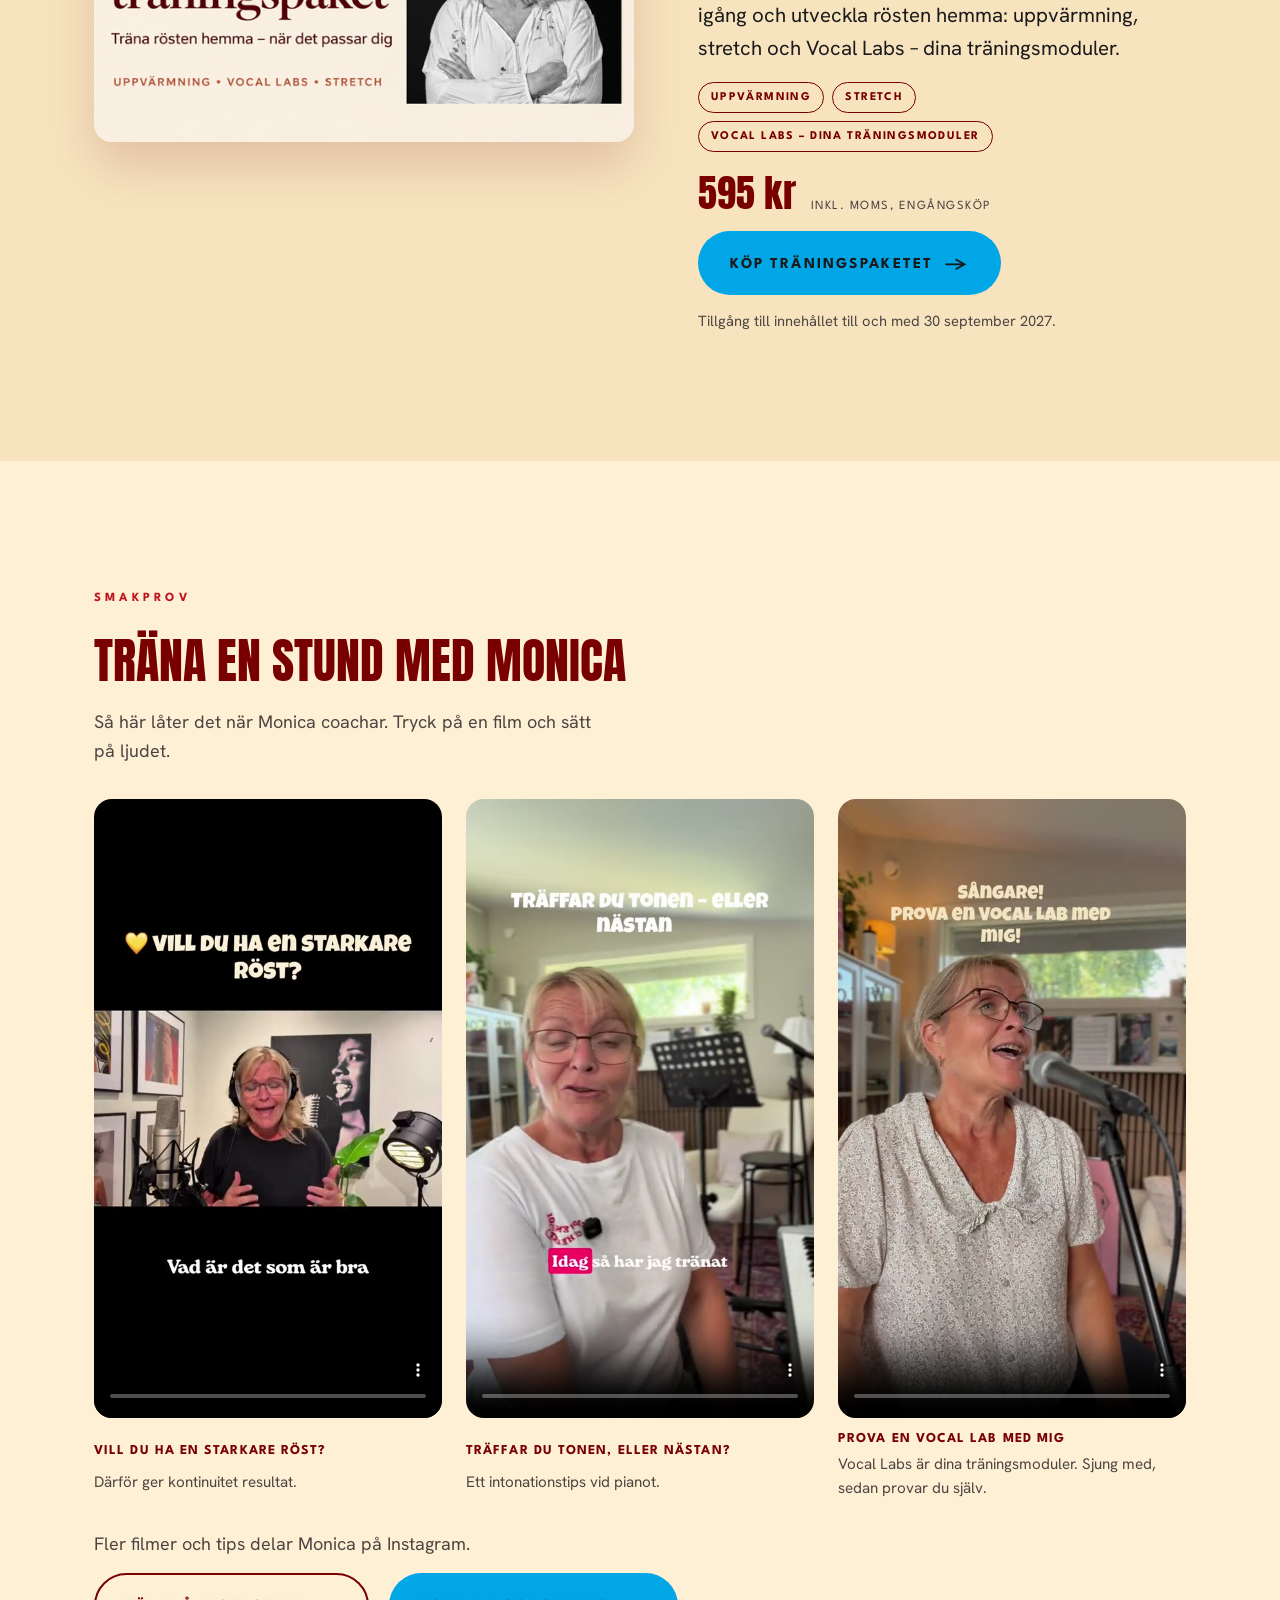
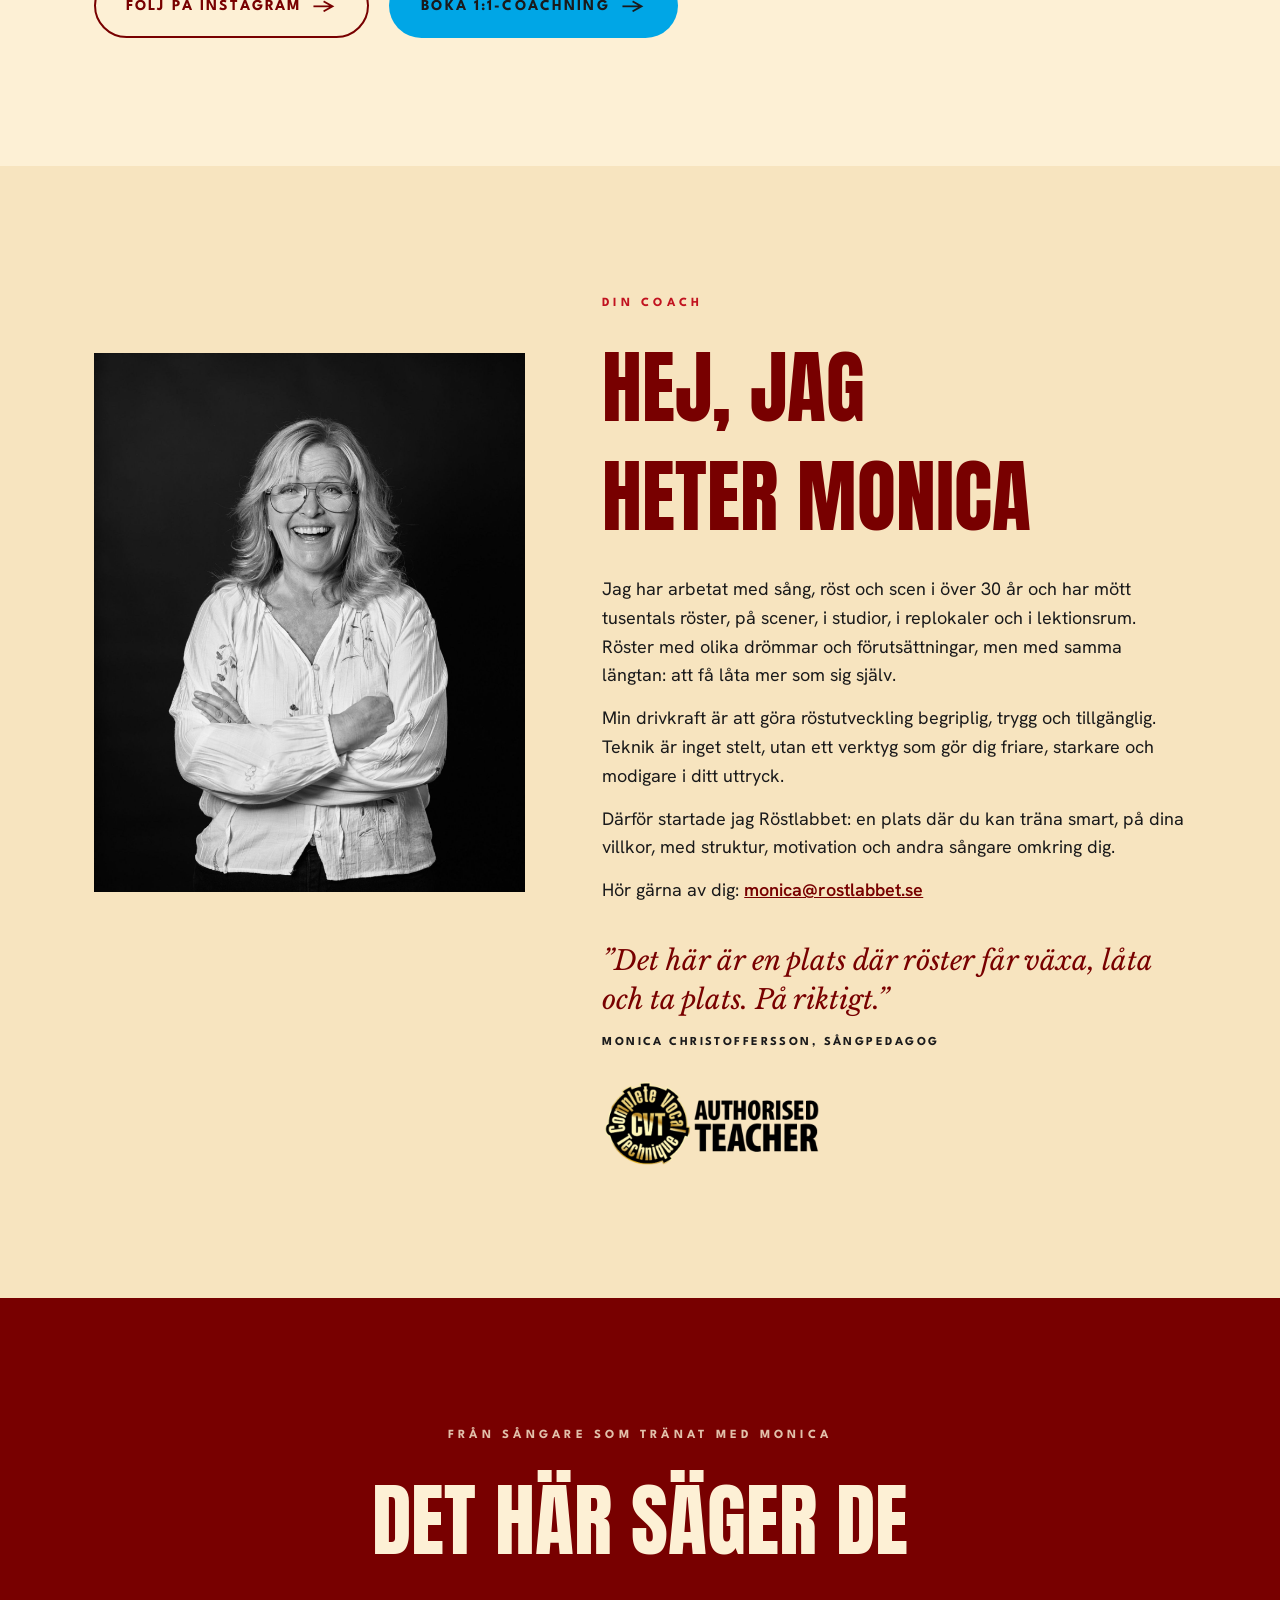
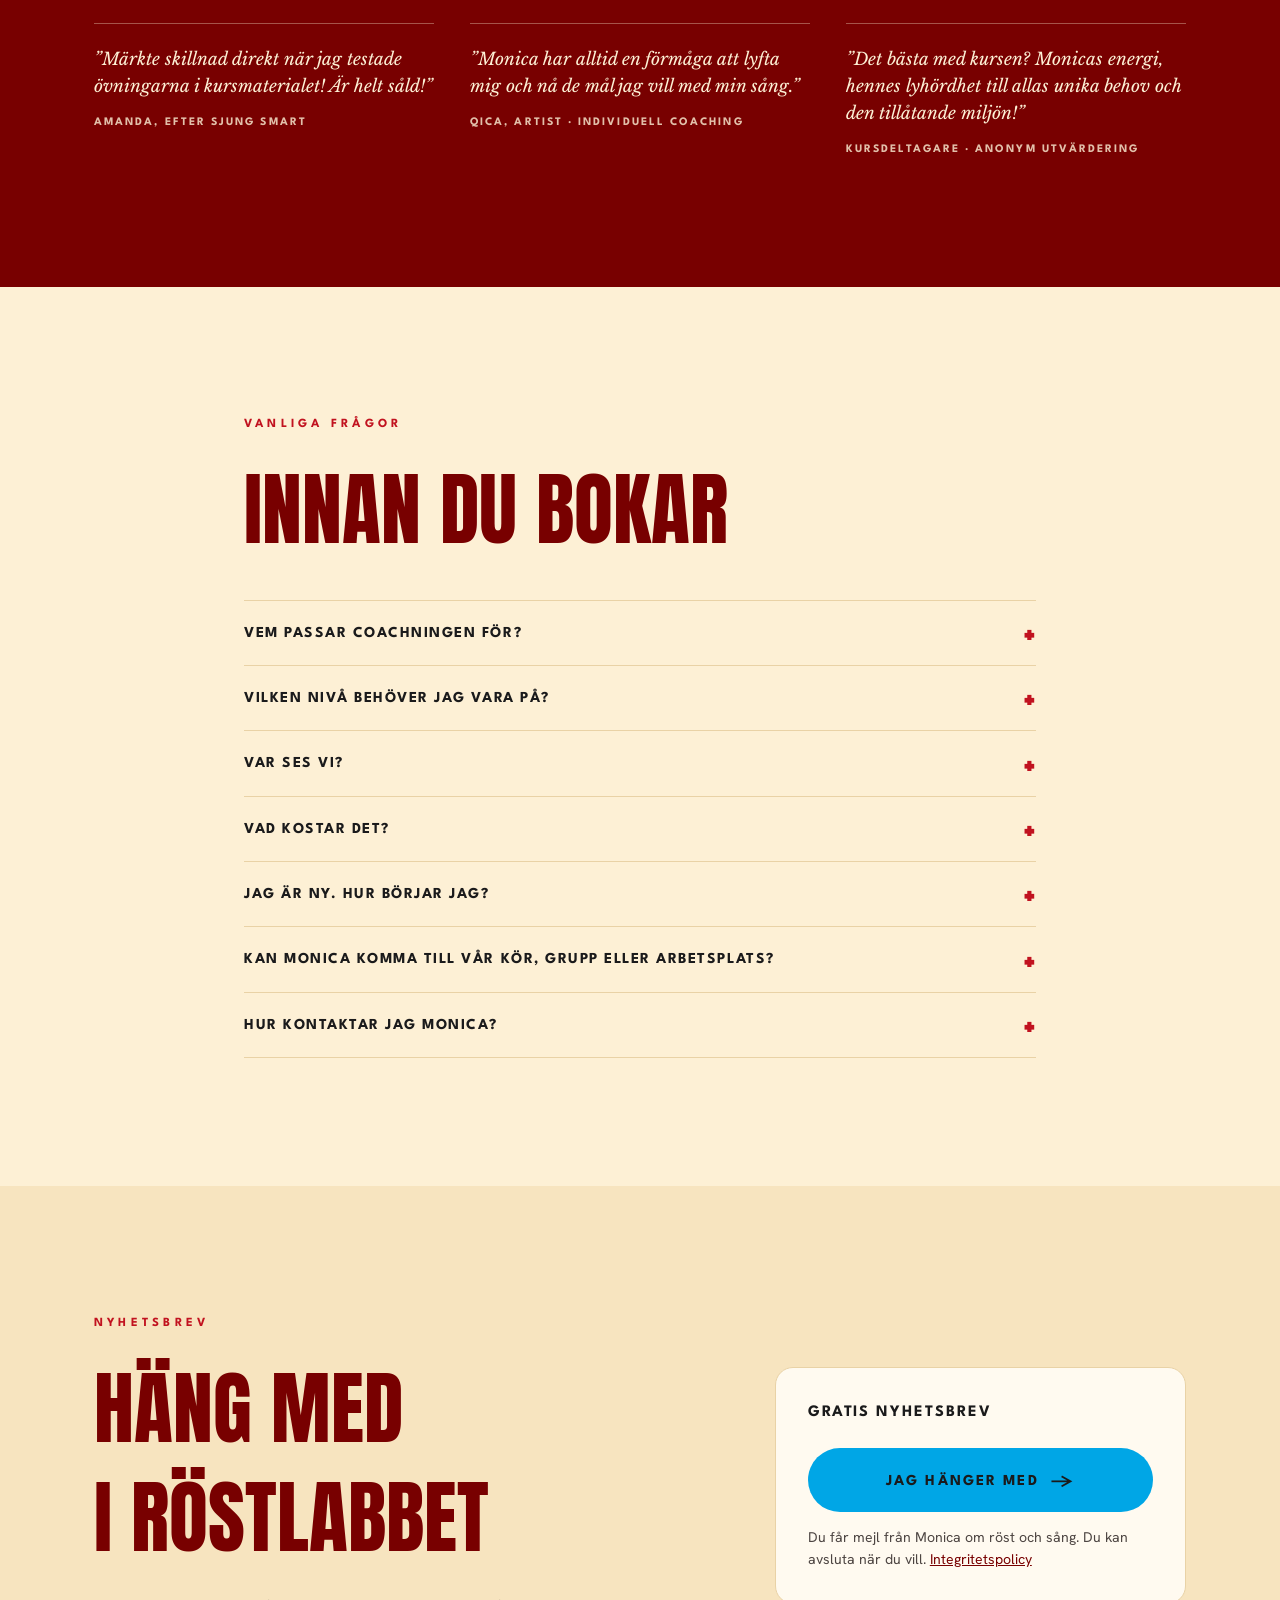
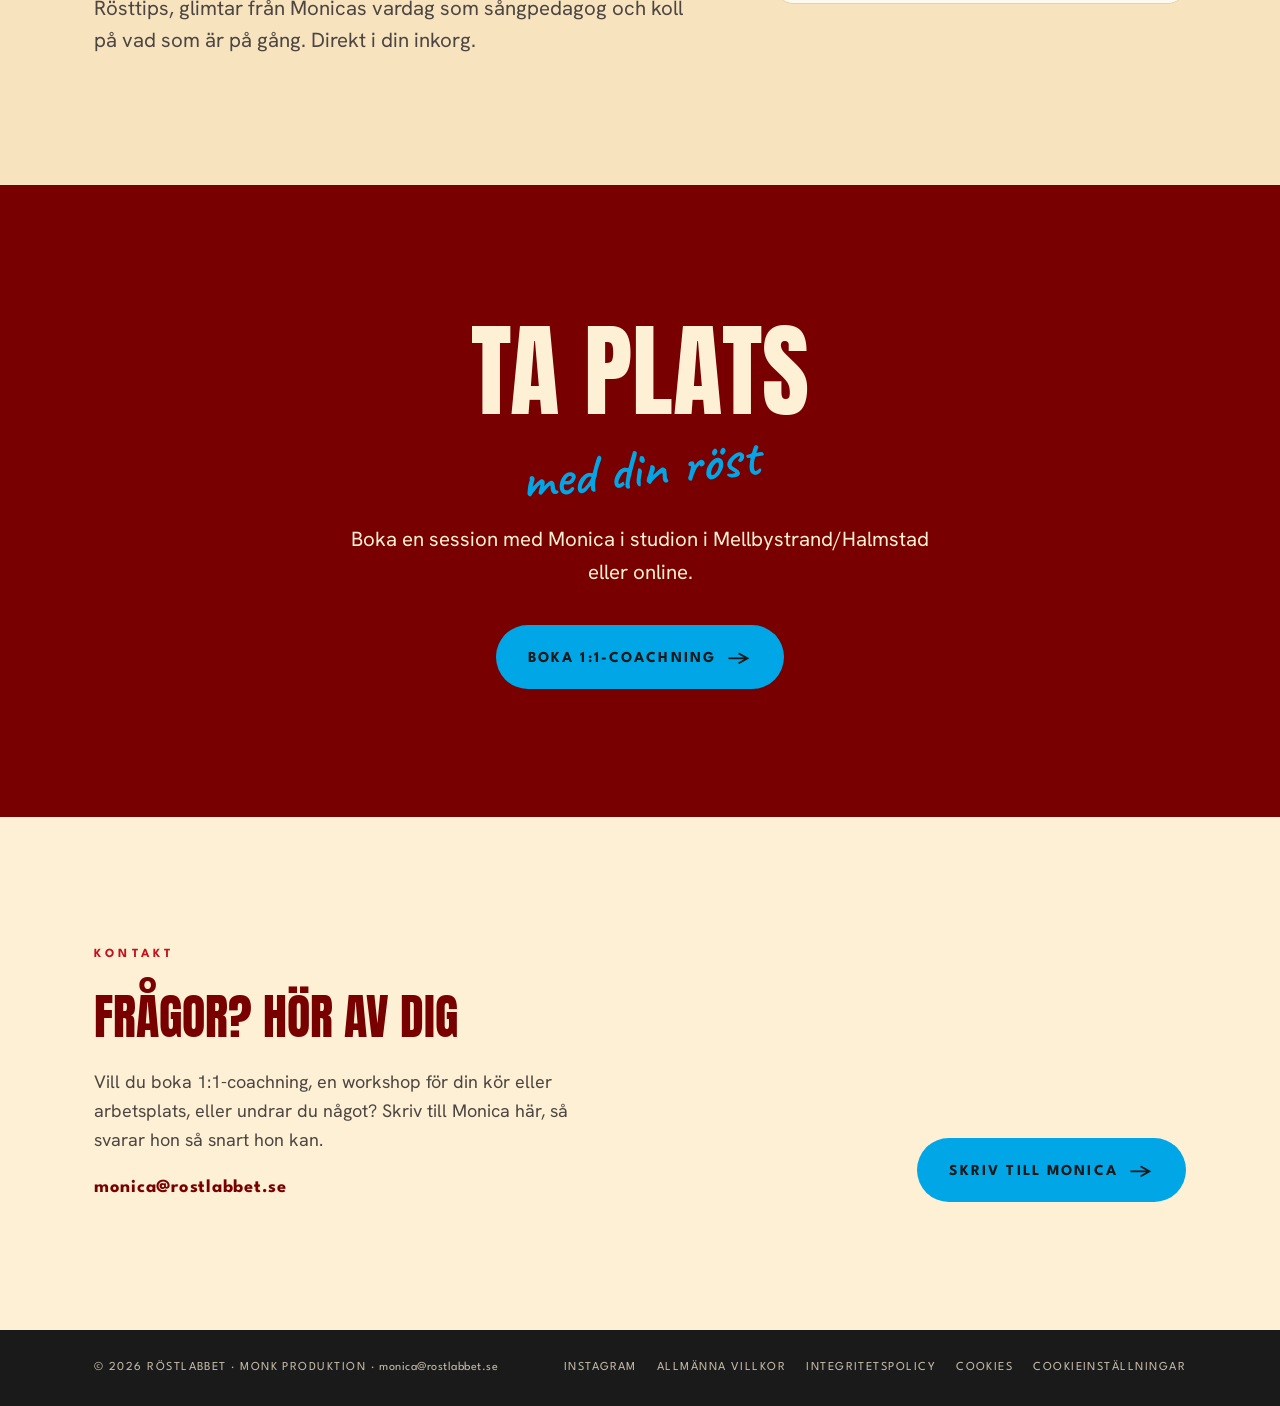
==== commit 6b91be7c: "Vocal Labs forklaras som traningsmoduler pa startsidan och workshopsidan Co-Authored-By: Claude Opus" ====
--- a/index.html
+++ b/index.html
@@ -530,13 +530,13 @@
 <!-- TRÄNINGSPAKETET: säljs i Zenler (engångsköp). Tillgång t.o.m. 30 sep 2027. -->
 <section class="band paket" id="traningspaket">
   <div class="wrap paket-grid">
-    <a class="paket-bild" href="https://rostlabbet.newzenler.com/courses/o8zakdvc" rel="noopener"><img src="media/traningspaket.png" alt="Röstlabbets träningspaket: uppvärmning, Vocal Labs och stretch, med Monica" width="640" height="357" loading="lazy"></a>
+    <a class="paket-bild" href="https://rostlabbet.newzenler.com/courses/o8zakdvc" rel="noopener"><img src="media/traningspaket.png" alt="Röstlabbets träningspaket: uppvärmning, Vocal Labs (träningsmoduler) och stretch, med Monica" width="640" height="357" loading="lazy"></a>
     <div class="paket-text">
       <p class="kicker">Nytt · Träna hemma</p>
       <h2>Röstlabbets träningspaket</h2>
       <p class="paket-under">Träna rösten hemma – när det passar dig!</p>
-      <p class="lede">Korta, konkreta träningspass med uppvärmning, stretch och Vocal Labs – för dig som vill hålla igång och utveckla rösten hemma.</p>
-      <ul class="paket-chips"><li>Uppvärmning</li><li>Stretch</li><li>Vocal Labs</li></ul>
+      <p class="lede">Korta, konkreta träningspass för dig som vill hålla igång och utveckla rösten hemma: uppvärmning, stretch och Vocal Labs – dina träningsmoduler.</p>
+      <ul class="paket-chips"><li>Uppvärmning</li><li>Stretch</li><li>Vocal Labs – dina träningsmoduler</li></ul>
       <p class="paket-pris">595 kr <small>inkl. moms, engångsköp</small></p>
       <a class="btn" href="https://rostlabbet.newzenler.com/courses/o8zakdvc" rel="noopener">Köp träningspaketet <span class="arrow" aria-hidden="true">→</span></a>
       <p class="fine">Tillgång till innehållet till och med 30 september 2027.</p>
@@ -560,7 +560,7 @@
       </figure>
       <figure class="clip">
         <video src="media/klipp-vocal-lab.mp4" poster="media/klipp-vocal-lab.jpg" controls playsinline preload="none" width="720" height="1280"></video>
-        <figcaption><b>Prova en Vocal Lab med mig</b><span>Sjung med, sedan provar du själv.</span></figcaption>
+        <figcaption><b>Prova en Vocal Lab med mig</b><span>Vocal Labs är dina träningsmoduler. Sjung med, sedan provar du själv.</span></figcaption>
       </figure>
     </div>
     <p class="clips-cta"><span>Fler filmer och tips delar Monica på Instagram.</span><a class="btn btn-line" href="https://www.instagram.com/rostlabbet/" rel="noopener">Följ på Instagram <span class="arrow" aria-hidden="true">→</span></a><a class="btn" href="coachning.html">Boka 1:1-coachning <span class="arrow" aria-hidden="true">→</span></a></p>
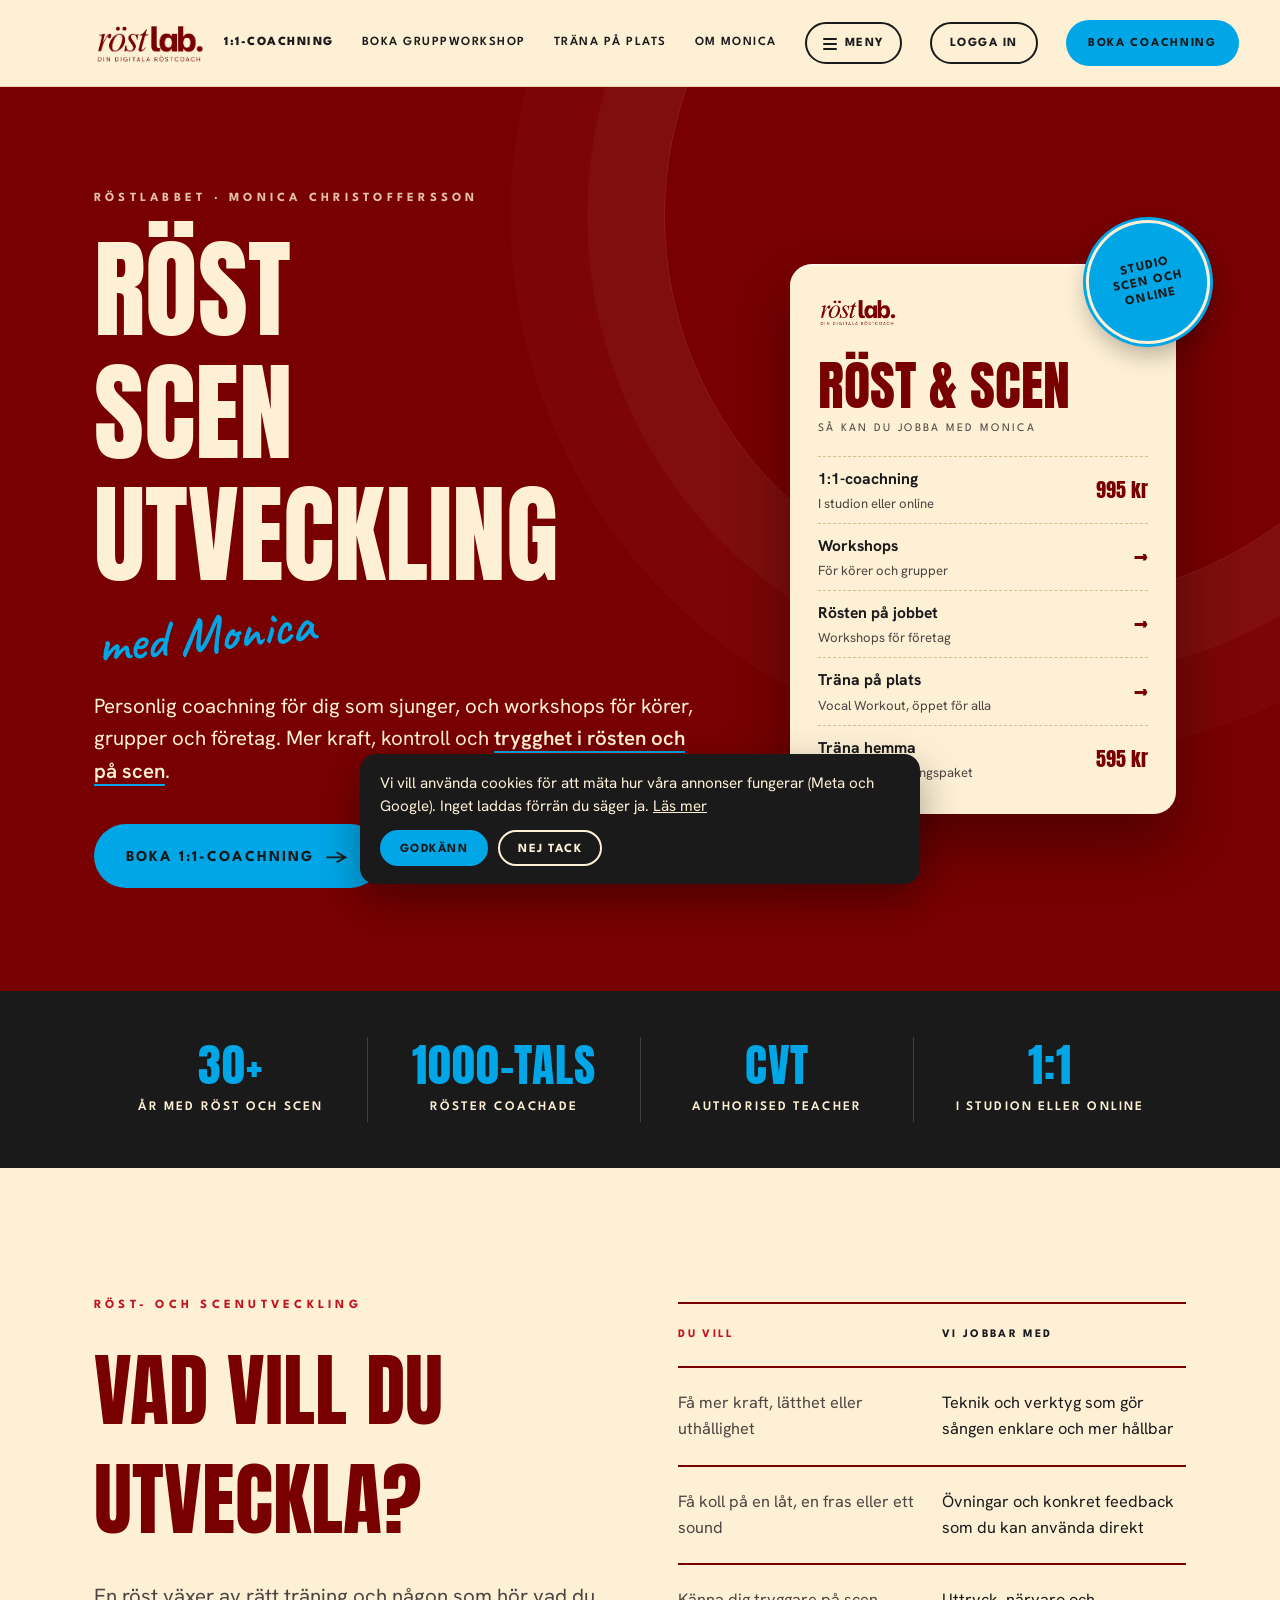
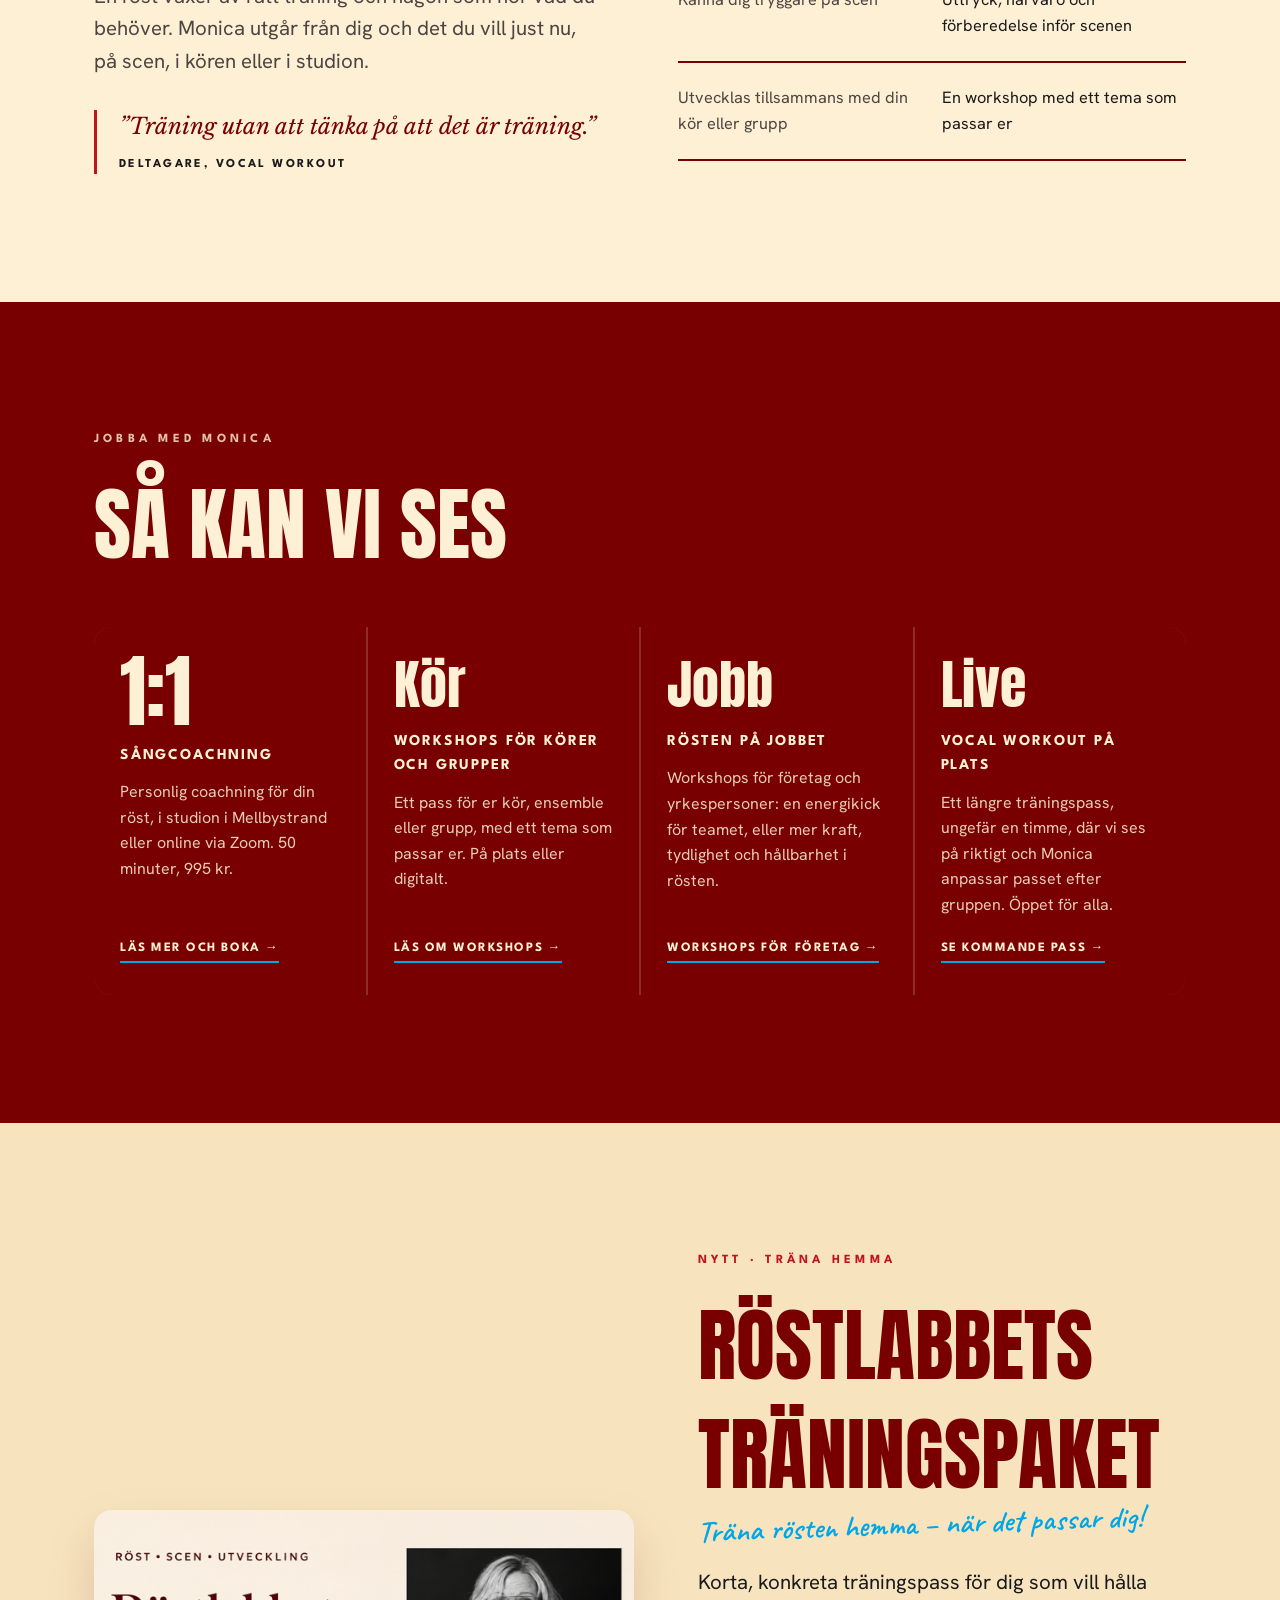
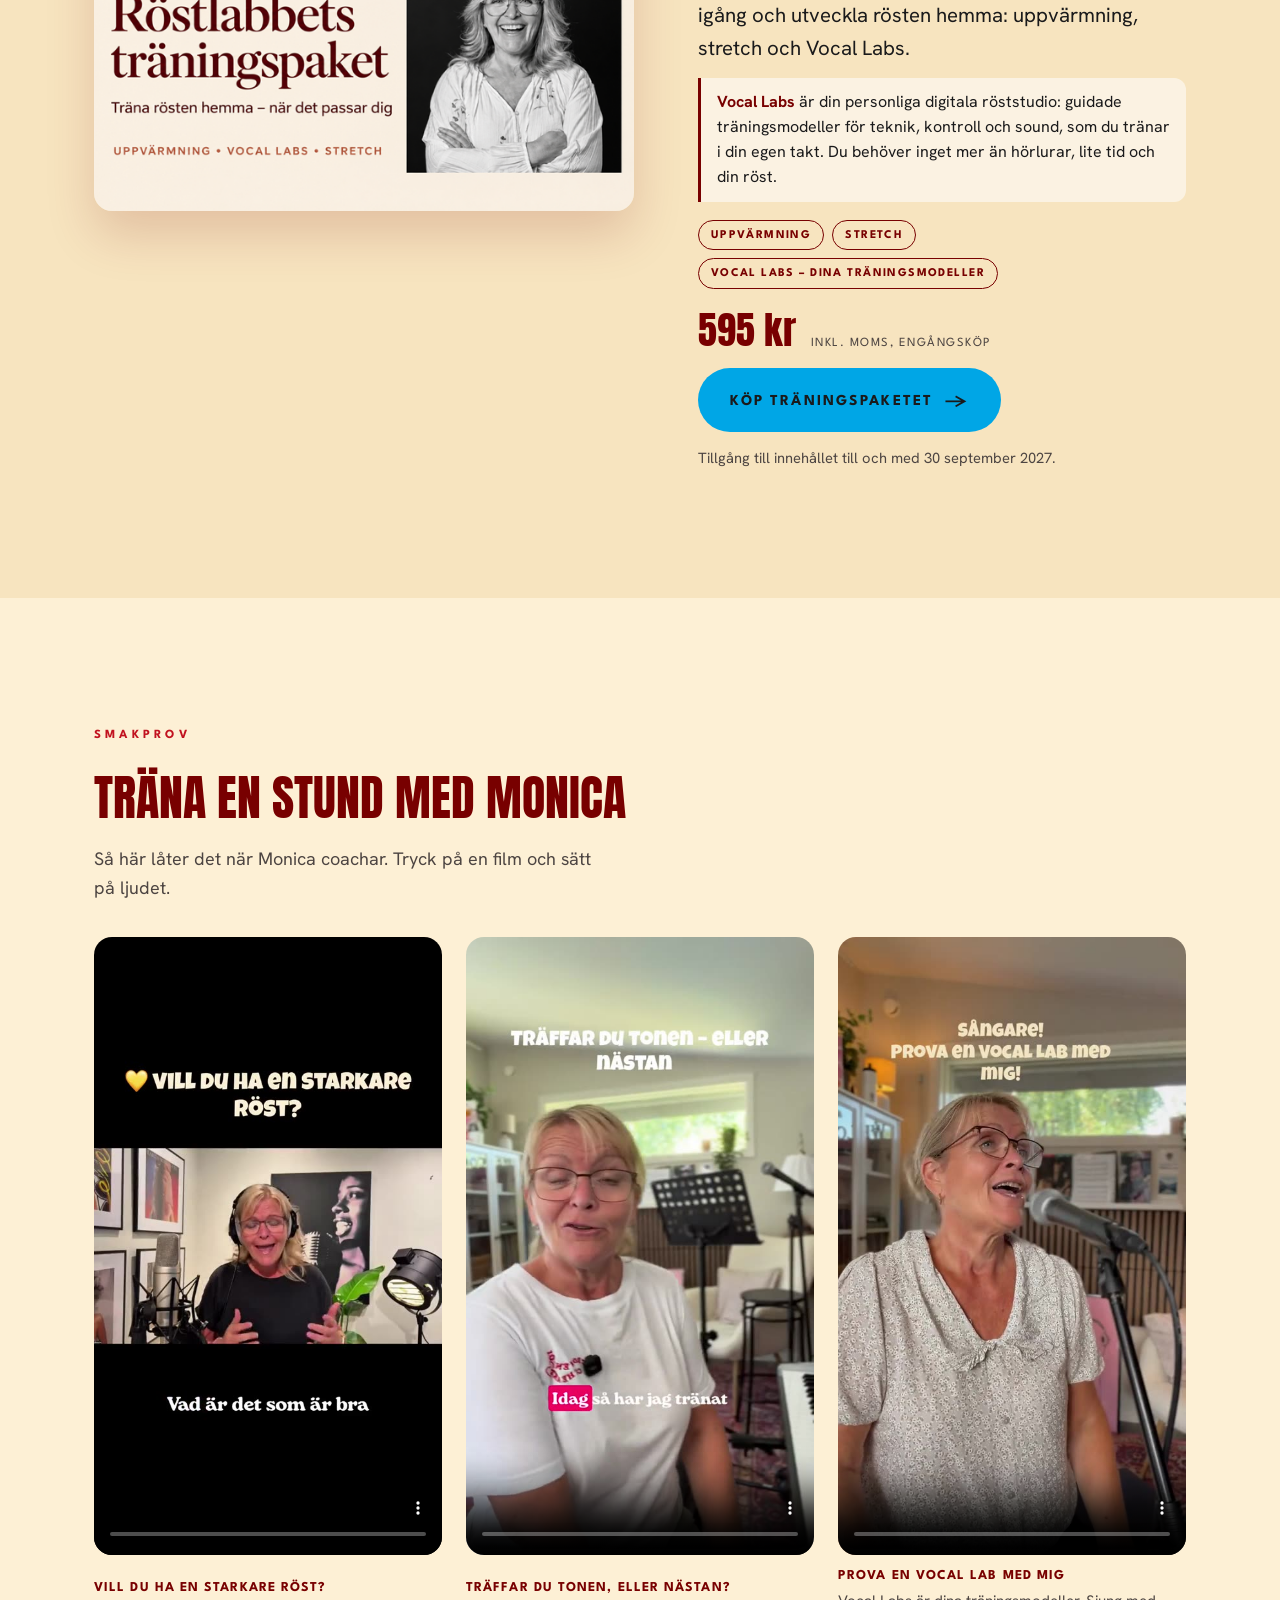
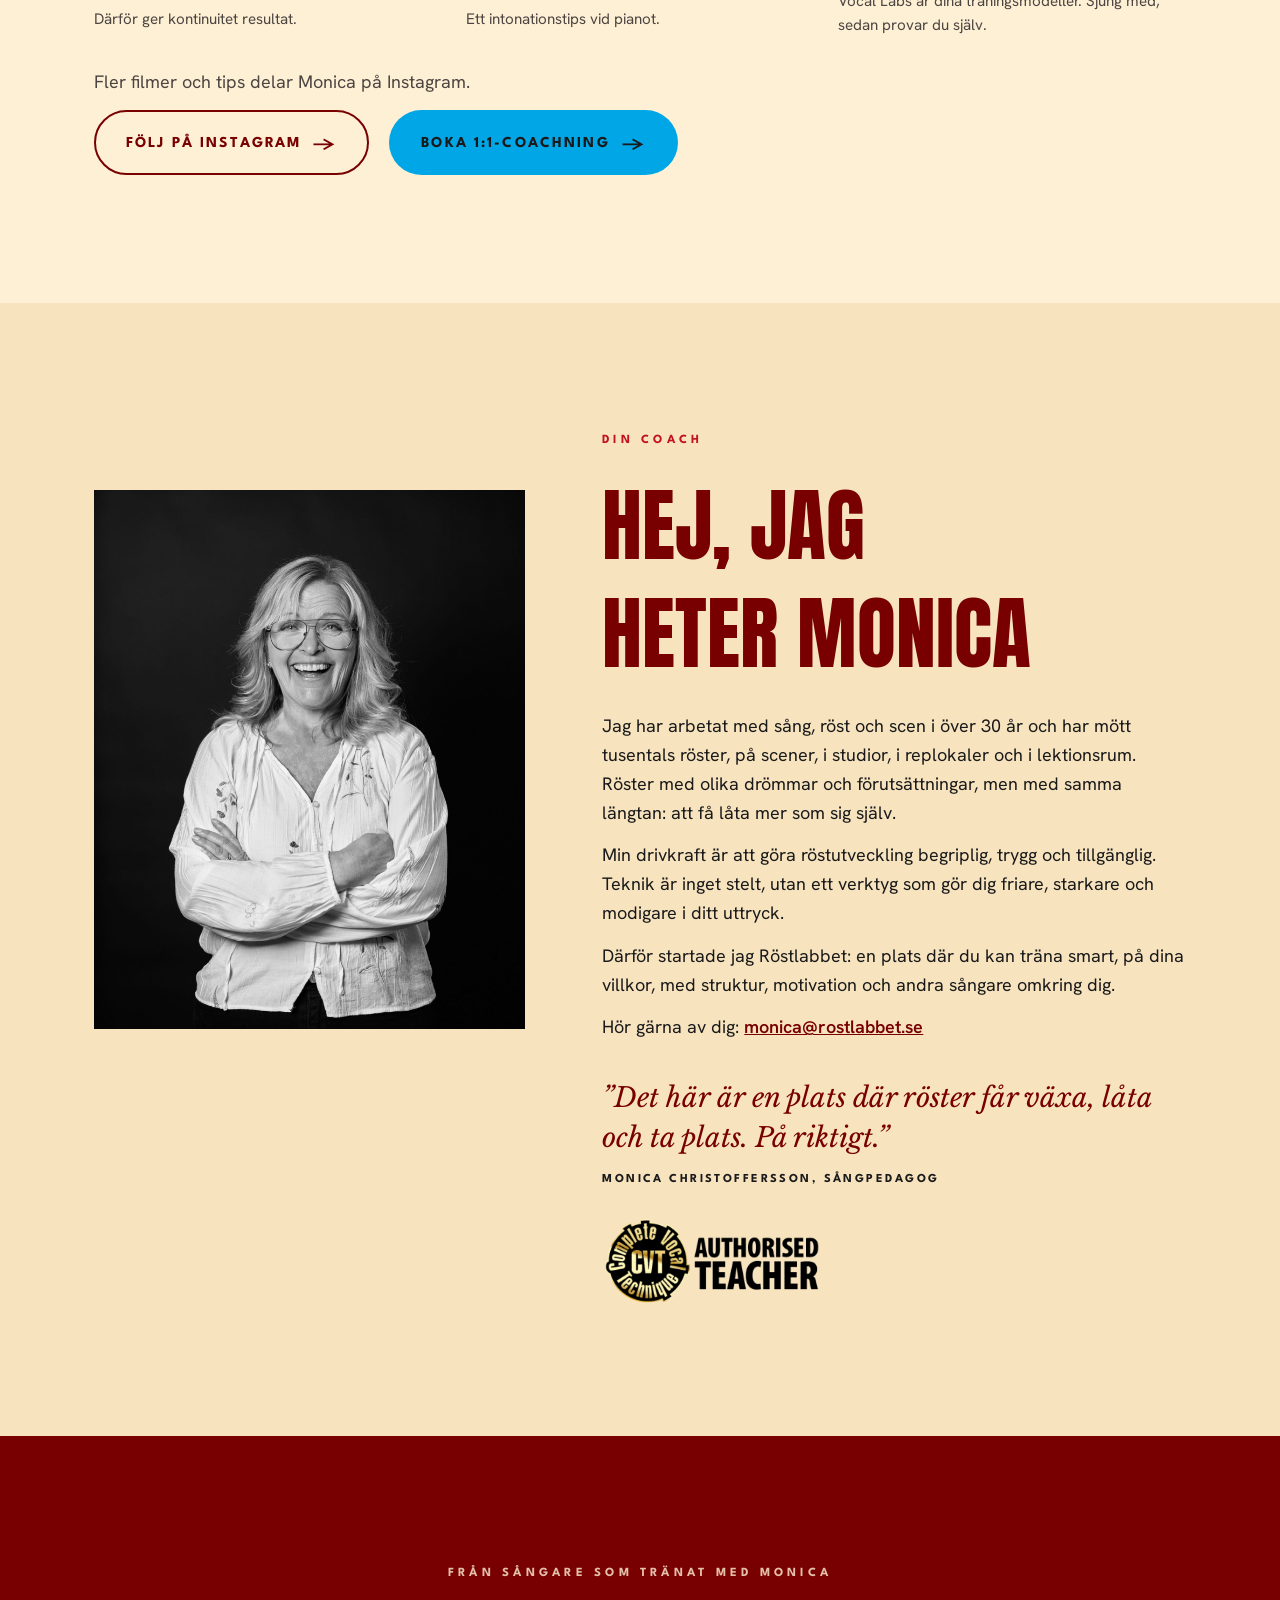
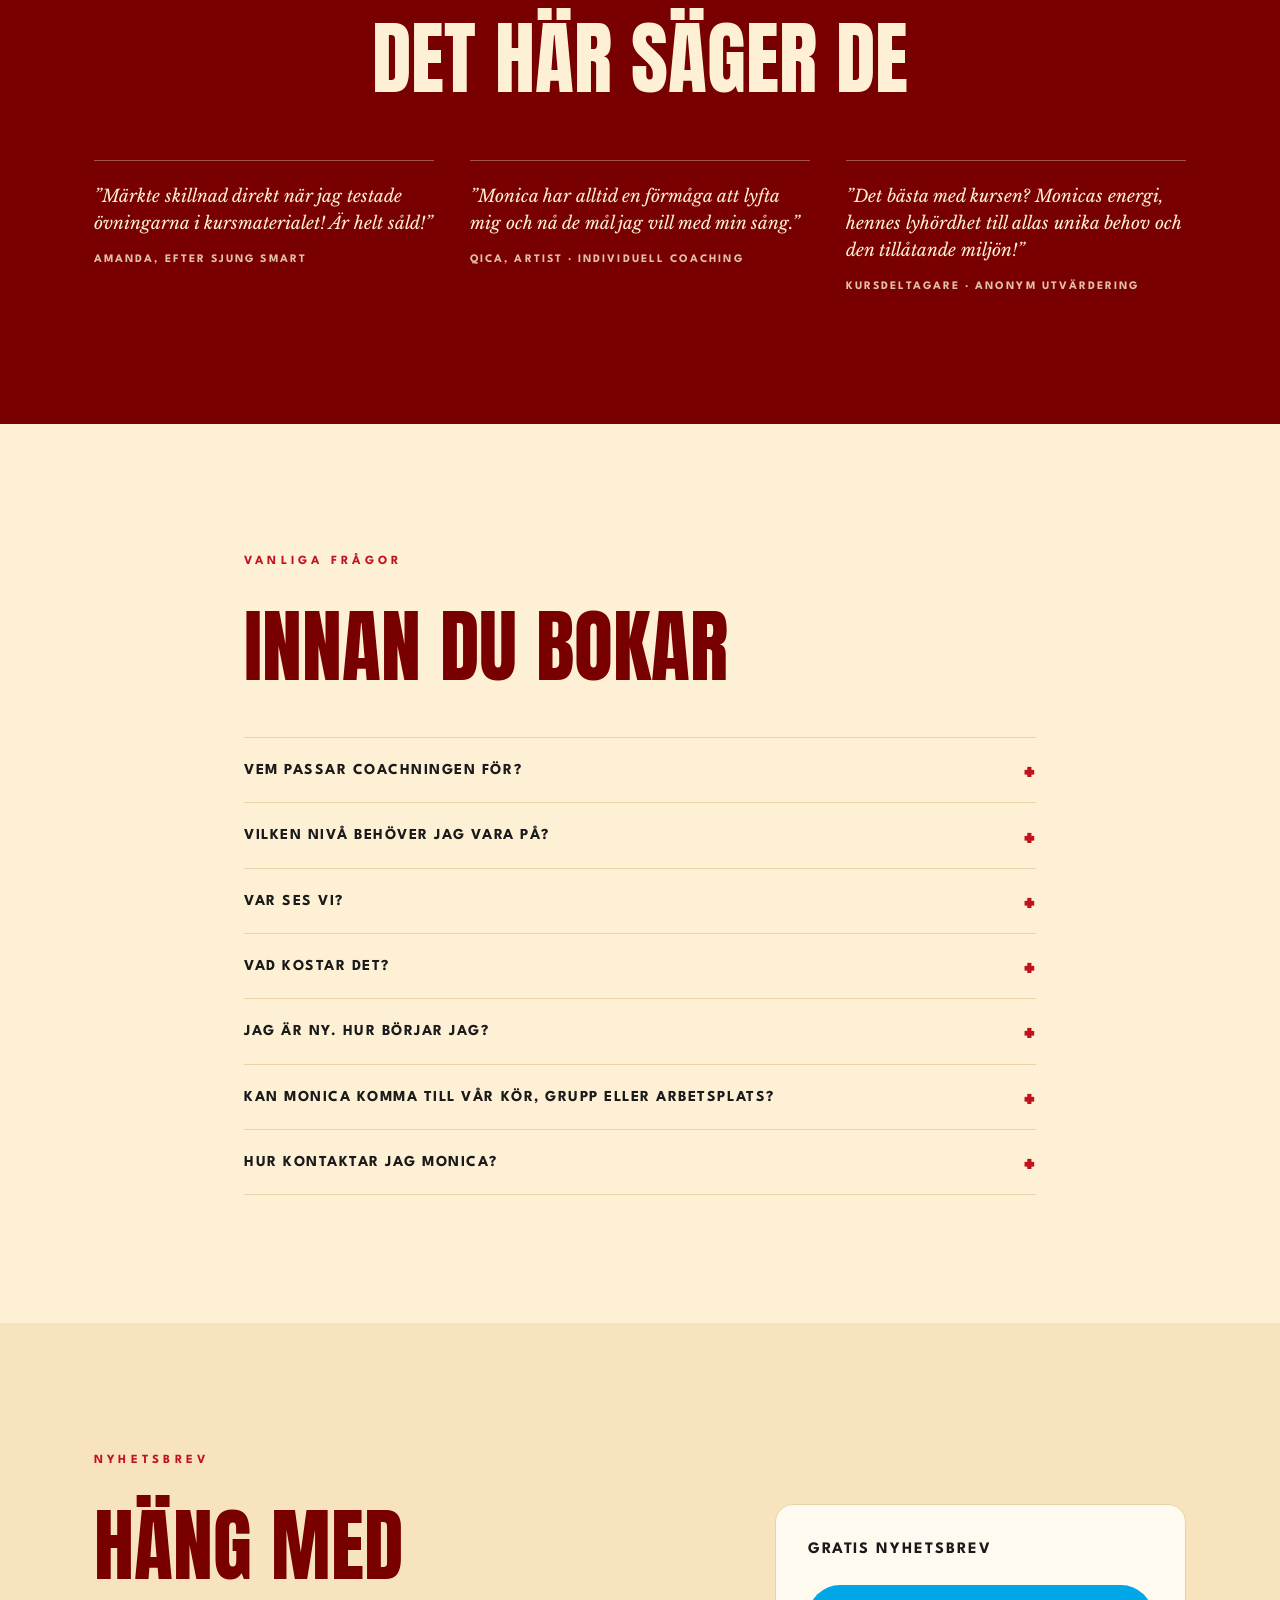
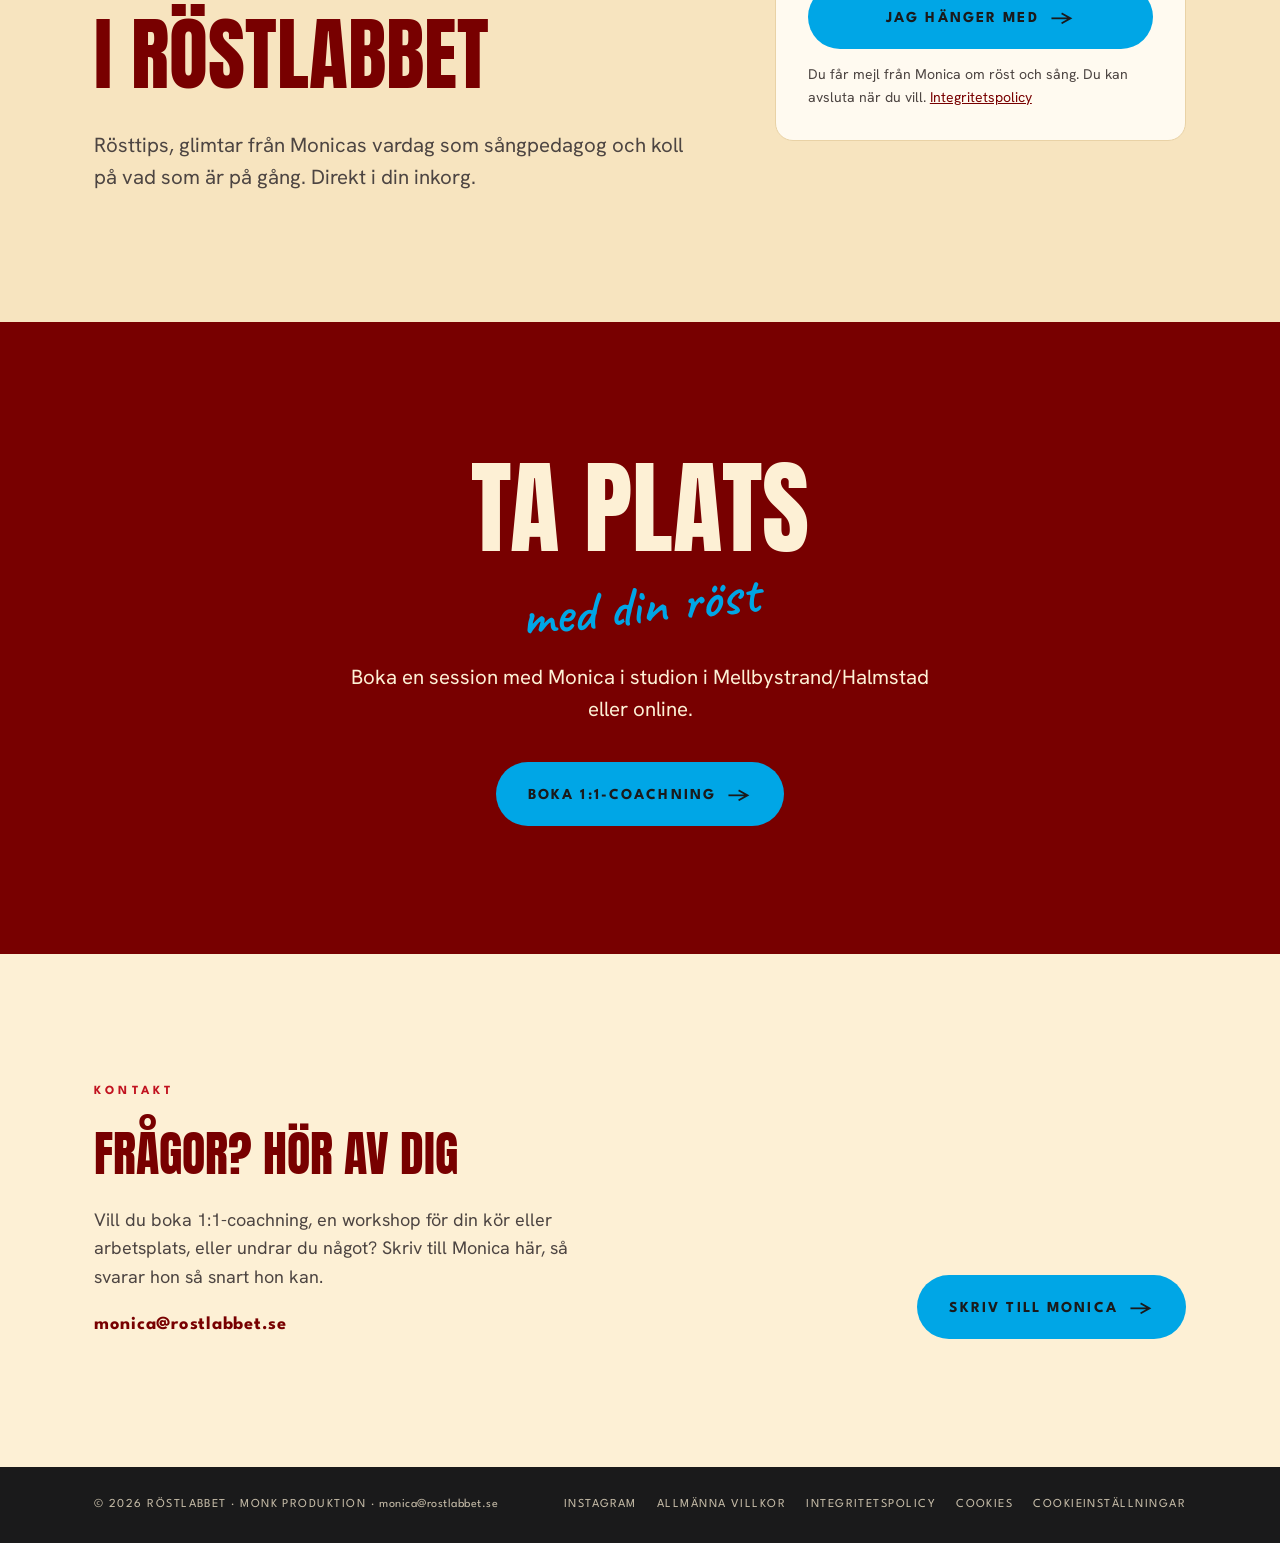
==== commit 4721324a: "Vocal Labs: aterinfor forklaringen 'din personliga digitala rostudio' i traningspaketet; Monicas ord" ====
--- a/index.html
+++ b/index.html
@@ -400,6 +400,8 @@
 .paket-chips li{font-family:var(--f-label);font-weight:700;text-transform:uppercase;letter-spacing:.12em;font-size:.74rem;border:1.5px solid var(--vocal);color:var(--vocal);border-radius:999px;padding:6px 12px 4px}
 .paket-pris{margin:22px 0 18px;font-family:var(--f-display);font-size:2.4rem;line-height:1;color:var(--vocal)}
 .paket-pris small{font-family:var(--f-label);font-size:.78rem;letter-spacing:.12em;text-transform:uppercase;color:var(--ink-soft);margin-left:6px}
+.paket-vl{margin:14px 0 0;padding:12px 16px;border-left:3px solid var(--vocal);background:rgba(255,255,255,.55);border-radius:0 12px 12px 0;font-size:1rem;line-height:1.55}
+.paket-vl b{color:var(--vocal)}
 .paket-text .fine{margin-top:14px;font-size:.92rem;color:var(--ink-soft)}
 @media (prefers-reduced-motion:reduce){.paket-bild{transition:none}.paket-bild:hover{transform:none}}
 .item a.go{margin-top:auto;padding-top:8px;font-family:var(--f-label);font-weight:700;text-transform:uppercase;letter-spacing:.12em;font-size:.8rem;text-decoration:none;color:var(--cream);border-bottom:2px solid var(--lab);align-self:flex-start;padding-bottom:3px}
@@ -530,13 +532,14 @@
 <!-- TRÄNINGSPAKETET: säljs i Zenler (engångsköp). Tillgång t.o.m. 30 sep 2027. -->
 <section class="band paket" id="traningspaket">
   <div class="wrap paket-grid">
-    <a class="paket-bild" href="https://rostlabbet.newzenler.com/courses/o8zakdvc" rel="noopener"><img src="media/traningspaket.png" alt="Röstlabbets träningspaket: uppvärmning, Vocal Labs (träningsmoduler) och stretch, med Monica" width="640" height="357" loading="lazy"></a>
+    <a class="paket-bild" href="https://rostlabbet.newzenler.com/courses/o8zakdvc" rel="noopener"><img src="media/traningspaket.png" alt="Röstlabbets träningspaket: uppvärmning, Vocal Labs (träningsmodeller) och stretch, med Monica" width="640" height="357" loading="lazy"></a>
     <div class="paket-text">
       <p class="kicker">Nytt · Träna hemma</p>
       <h2>Röstlabbets träningspaket</h2>
       <p class="paket-under">Träna rösten hemma – när det passar dig!</p>
-      <p class="lede">Korta, konkreta träningspass för dig som vill hålla igång och utveckla rösten hemma: uppvärmning, stretch och Vocal Labs – dina träningsmoduler.</p>
-      <ul class="paket-chips"><li>Uppvärmning</li><li>Stretch</li><li>Vocal Labs – dina träningsmoduler</li></ul>
+      <p class="lede">Korta, konkreta träningspass för dig som vill hålla igång och utveckla rösten hemma: uppvärmning, stretch och Vocal Labs.</p>
+      <p class="paket-vl"><b>Vocal Labs</b> är din personliga digitala röststudio: guidade träningsmodeller för teknik, kontroll och sound, som du tränar i din egen takt. Du behöver inget mer än hörlurar, lite tid och din röst.</p>
+      <ul class="paket-chips"><li>Uppvärmning</li><li>Stretch</li><li>Vocal Labs – dina träningsmodeller</li></ul>
       <p class="paket-pris">595 kr <small>inkl. moms, engångsköp</small></p>
       <a class="btn" href="https://rostlabbet.newzenler.com/courses/o8zakdvc" rel="noopener">Köp träningspaketet <span class="arrow" aria-hidden="true">→</span></a>
       <p class="fine">Tillgång till innehållet till och med 30 september 2027.</p>
@@ -560,7 +563,7 @@
       </figure>
       <figure class="clip">
         <video src="media/klipp-vocal-lab.mp4" poster="media/klipp-vocal-lab.jpg" controls playsinline preload="none" width="720" height="1280"></video>
-        <figcaption><b>Prova en Vocal Lab med mig</b><span>Vocal Labs är dina träningsmoduler. Sjung med, sedan provar du själv.</span></figcaption>
+        <figcaption><b>Prova en Vocal Lab med mig</b><span>Vocal Labs är dina träningsmodeller. Sjung med, sedan provar du själv.</span></figcaption>
       </figure>
     </div>
     <p class="clips-cta"><span>Fler filmer och tips delar Monica på Instagram.</span><a class="btn btn-line" href="https://www.instagram.com/rostlabbet/" rel="noopener">Följ på Instagram <span class="arrow" aria-hidden="true">→</span></a><a class="btn" href="coachning.html">Boka 1:1-coachning <span class="arrow" aria-hidden="true">→</span></a></p>
